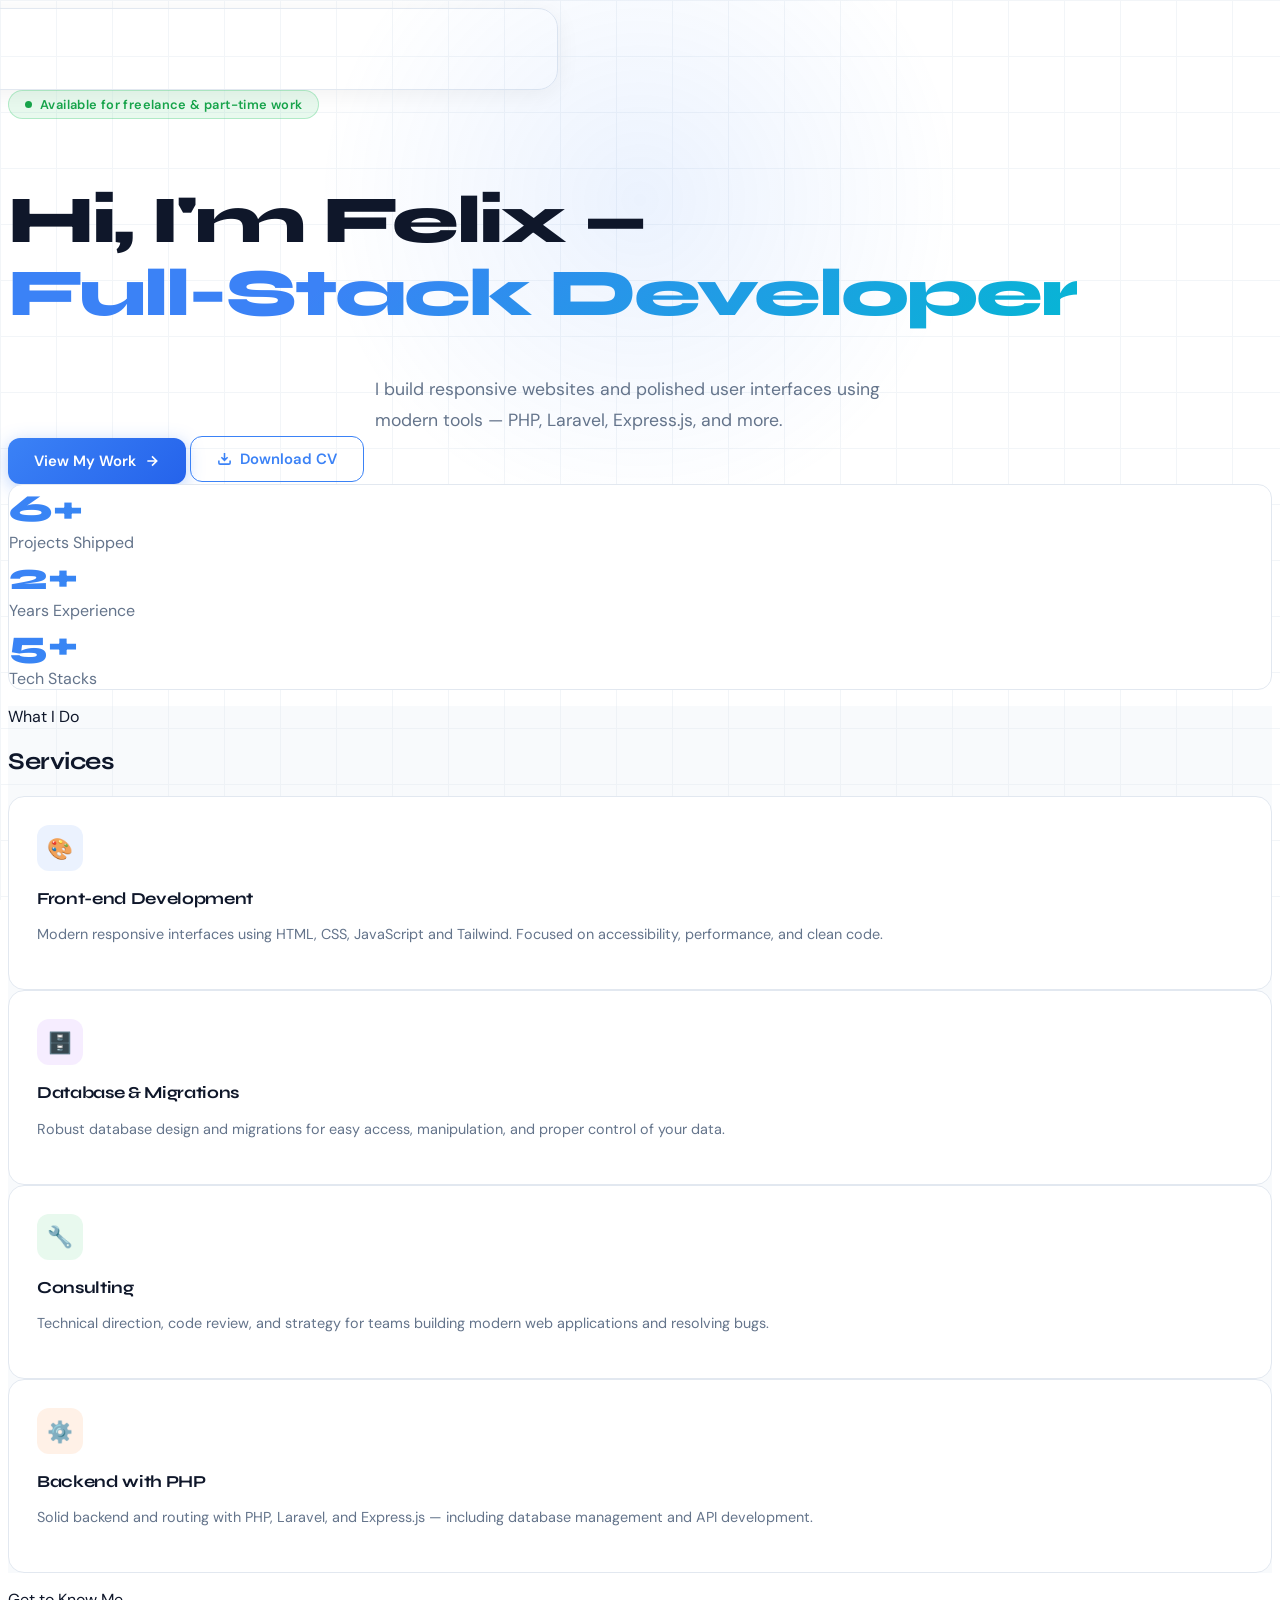
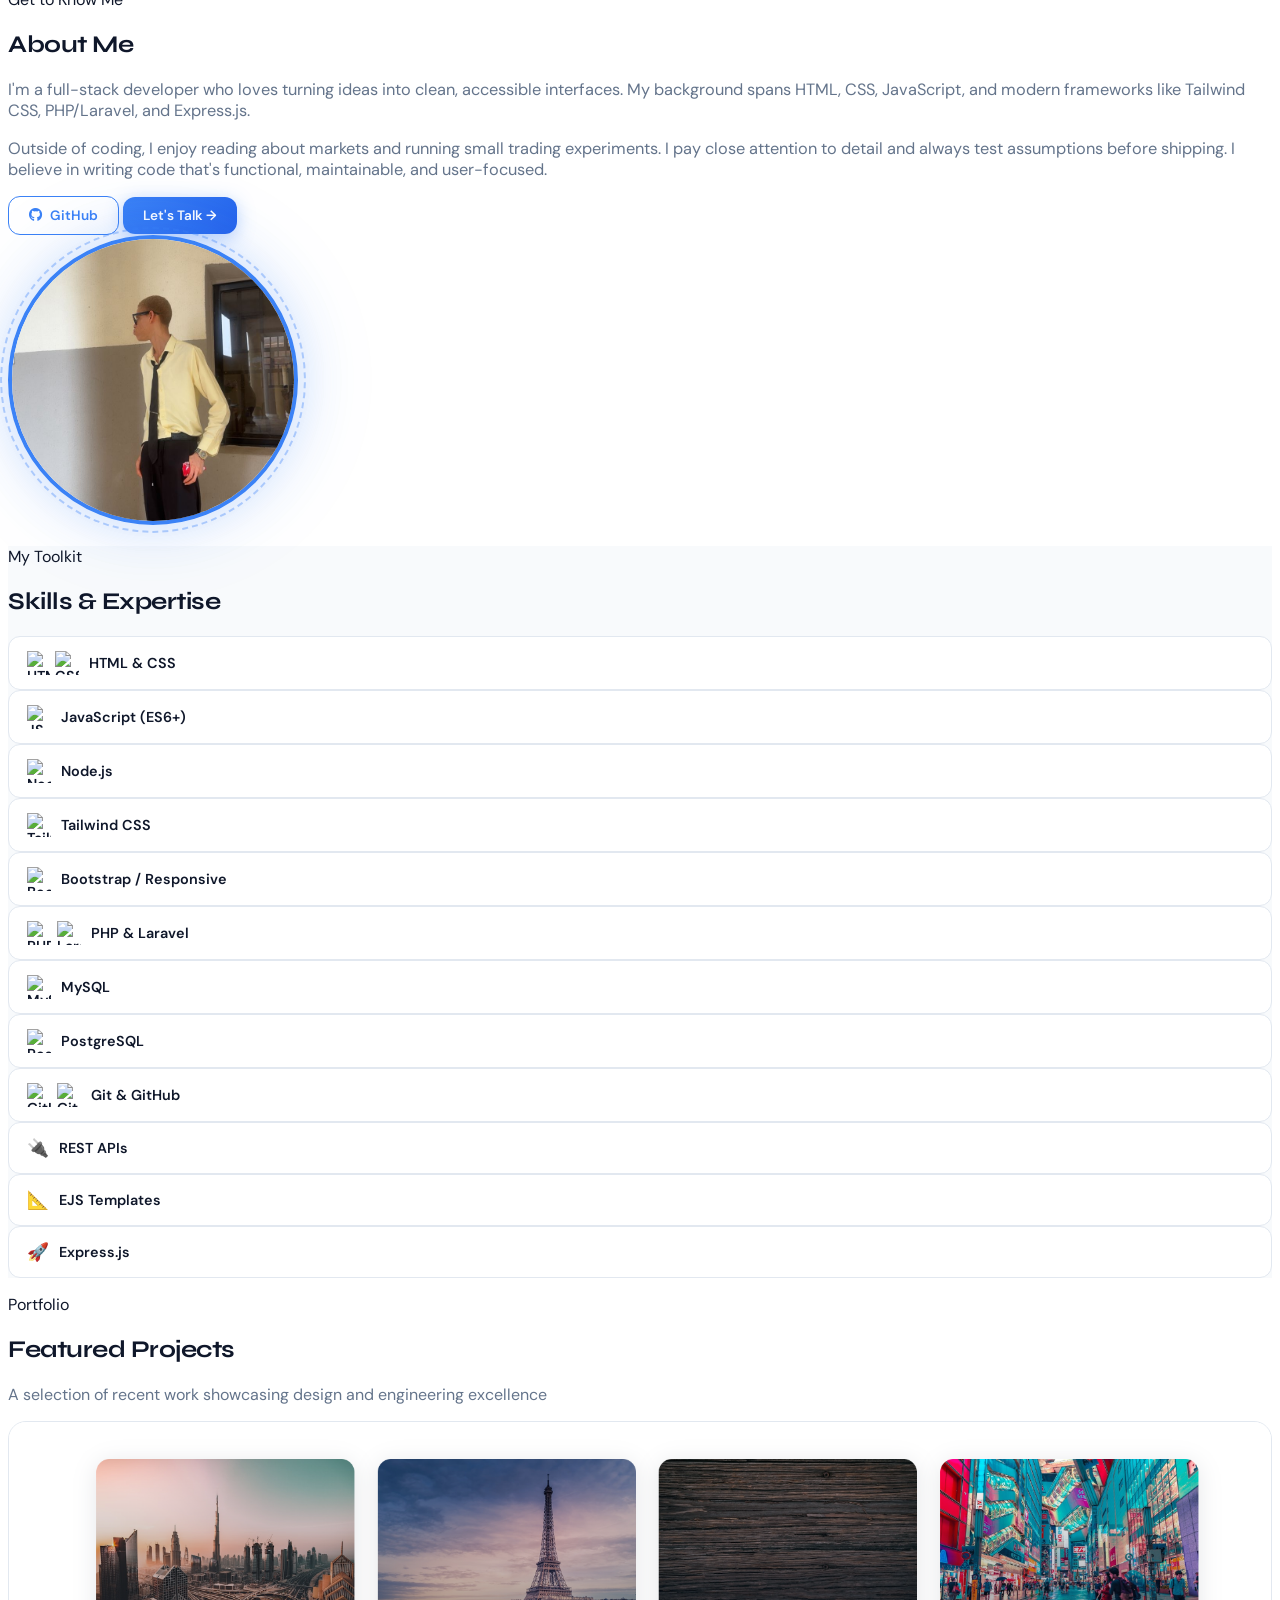
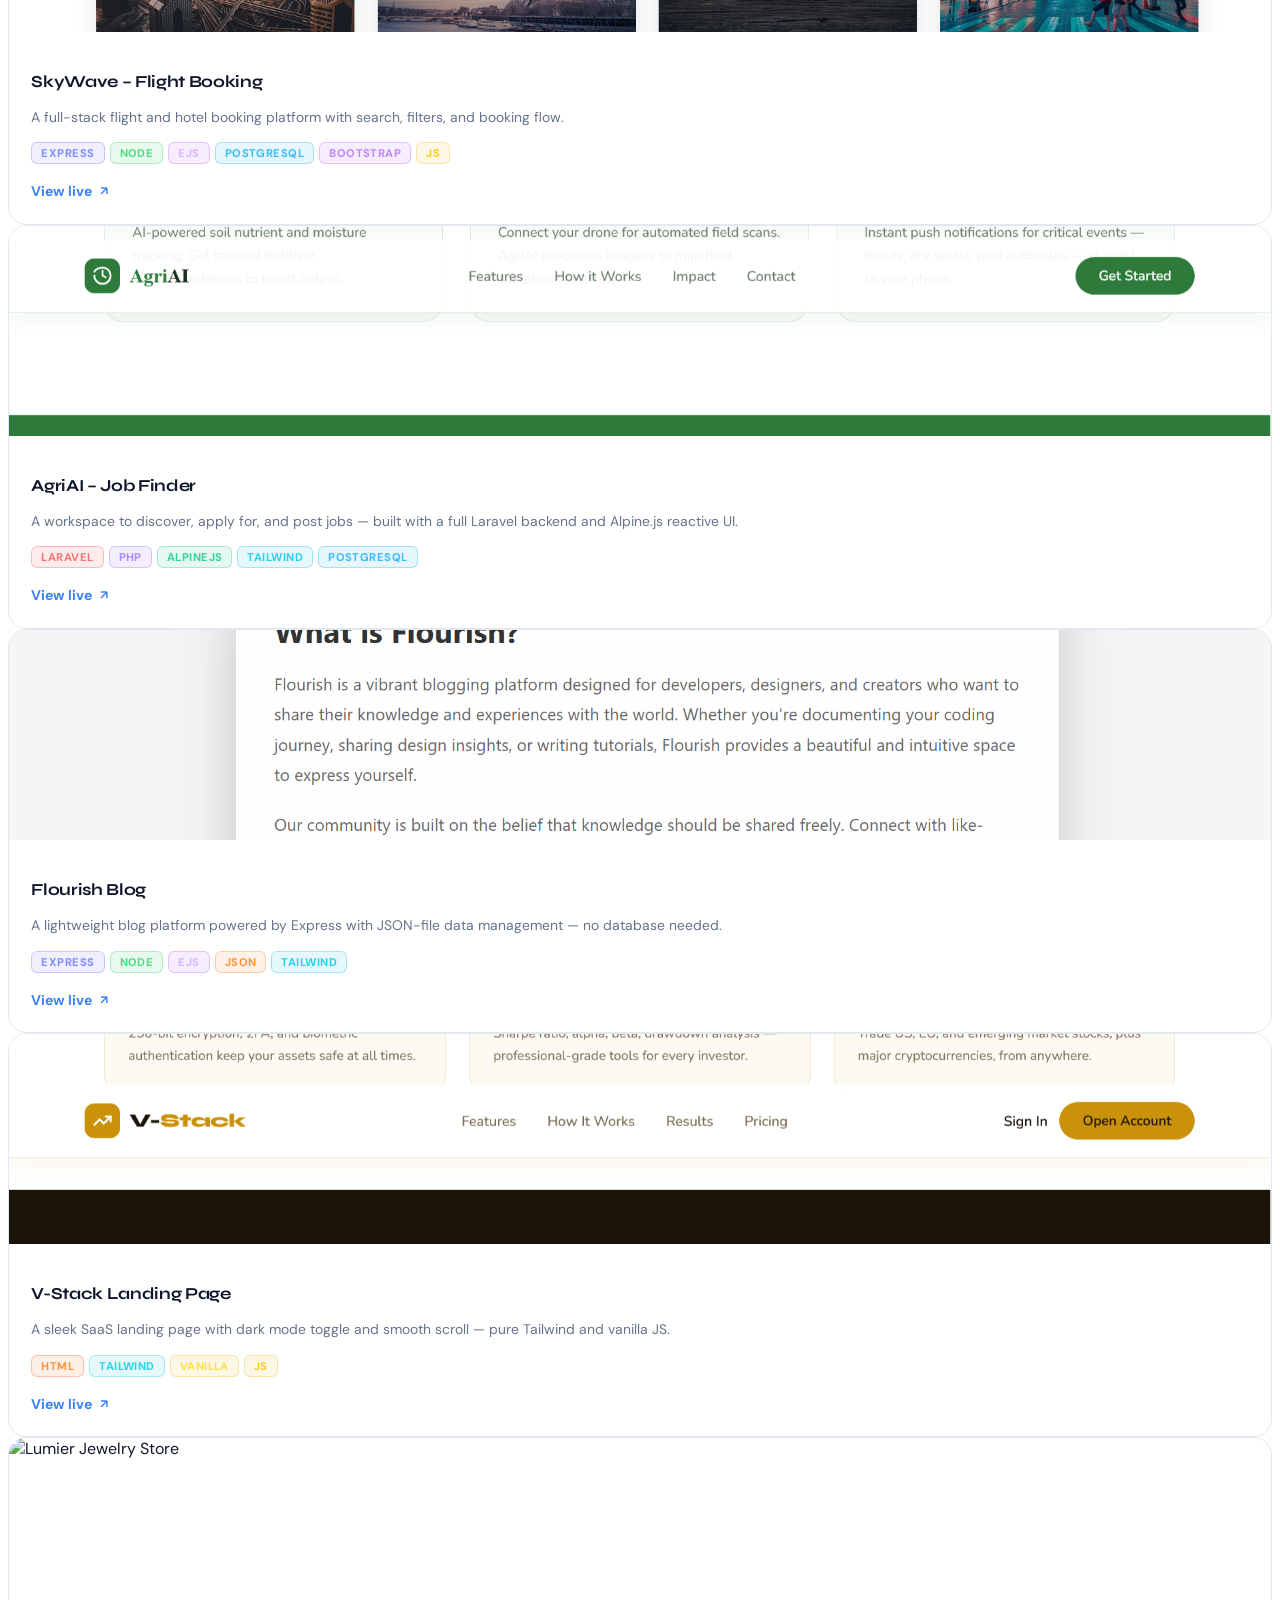
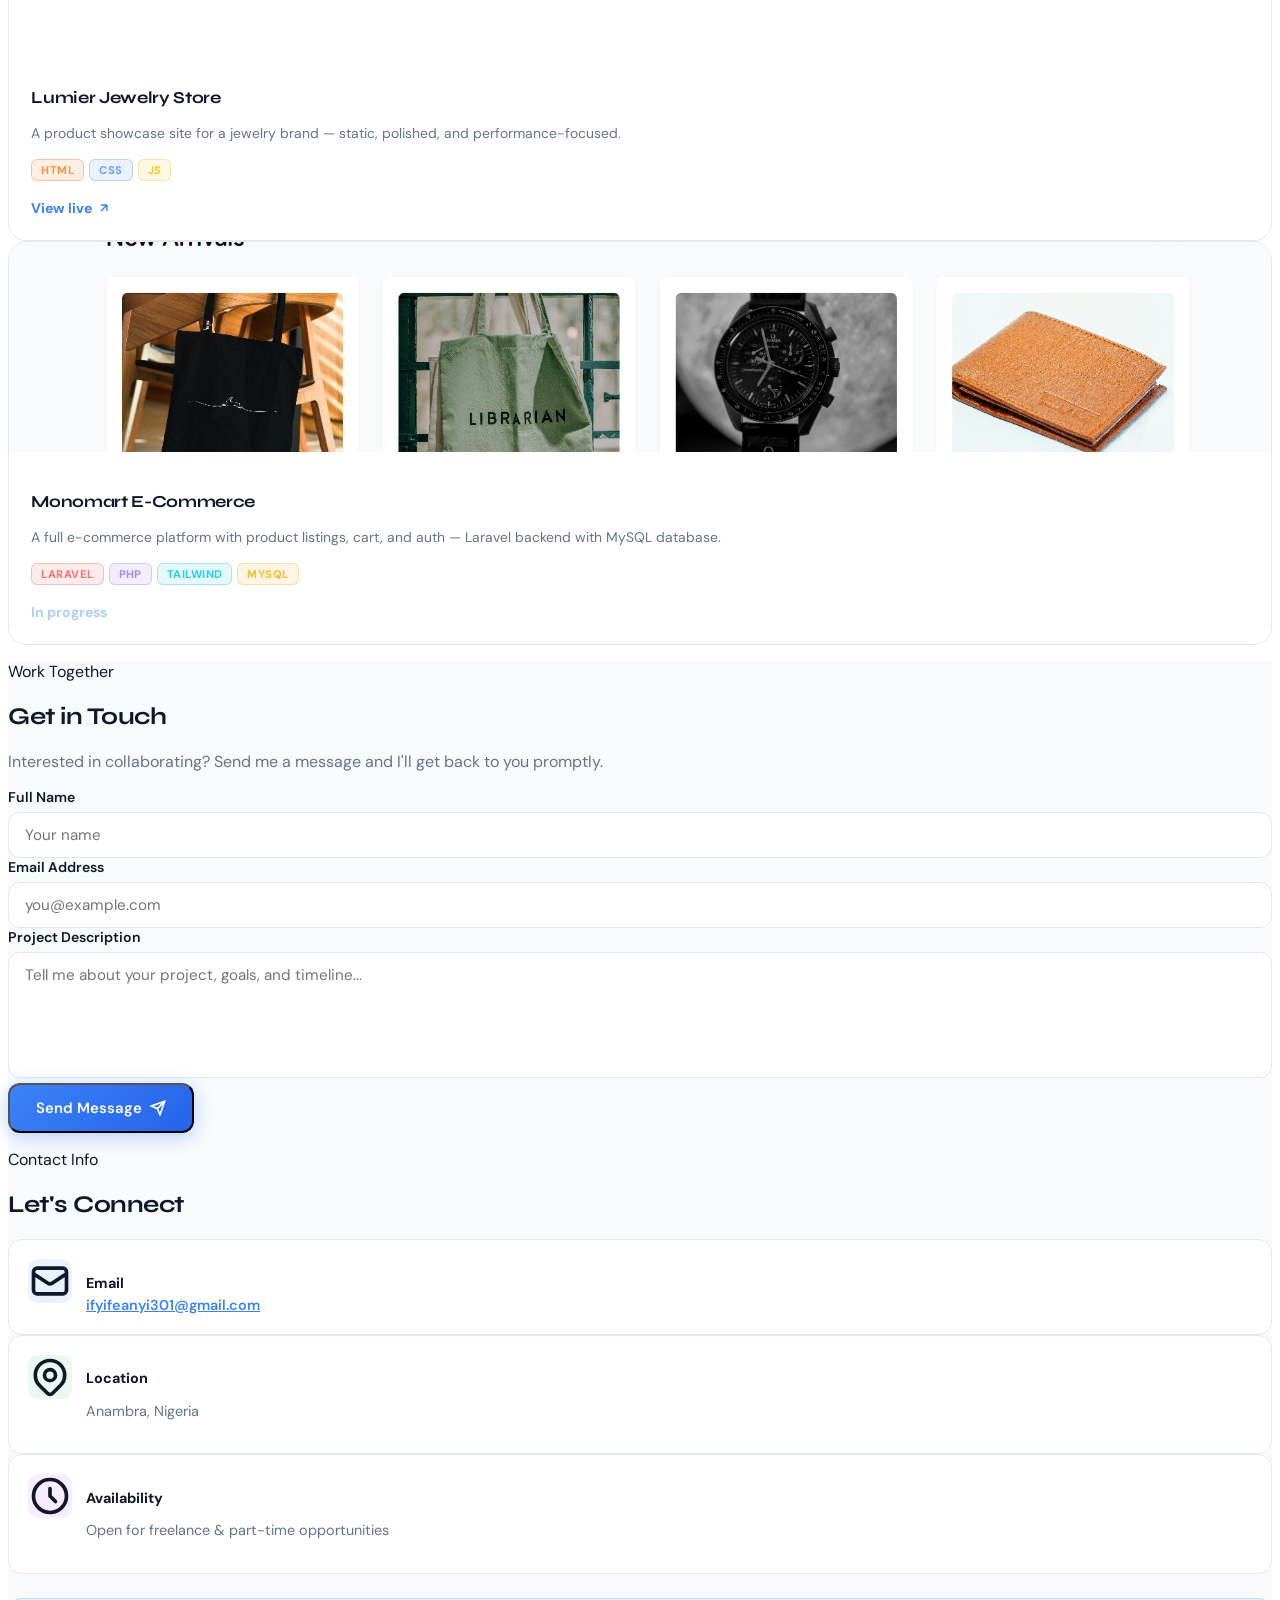
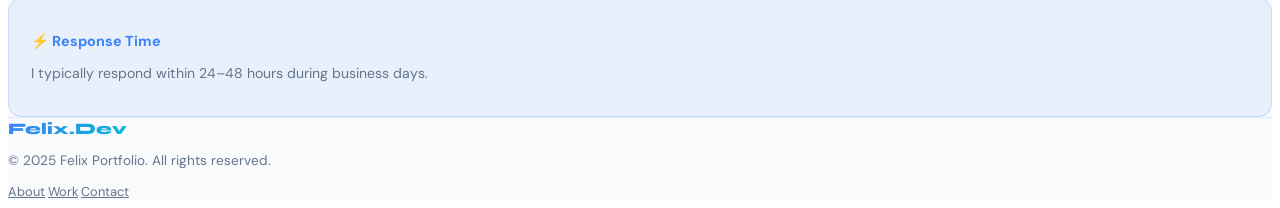
==== index.html @ 240a061c "cluade code made some adjustments" ====
<!DOCTYPE html>
<html lang="en">
<head>
    <meta charset="utf-8" />
    <meta name="viewport" content="width=device-width,initial-scale=1" />
    <title>Felix.Dev — Full-Stack Developer</title>
    <link rel="stylesheet" href="https://cdnjs.cloudflare.com/ajax/libs/font-awesome/5.9.0/css/all.min.css" crossorigin="anonymous" referrerpolicy="no-referrer" />
    <link rel="stylesheet" href="public/css/style.css" />
    <script src="https://cdn.tailwindcss.com"></script>
</head>

<body class="bg-white">

<!-- Cursor glow (dark mode only) -->
<div id="cursorGlow" style="position:fixed;width:320px;height:320px;border-radius:50%;pointer-events:none;z-index:9999;background:radial-gradient(circle,rgba(59,130,246,0.06) 0%,transparent 70%);transform:translate(-50%,-50%);opacity:0;transition:opacity 0.4s;top:0;left:0;"></div>

<!-- ── Navigation ── -->
<nav class="fixed top-0 w-full z-50">
    <div class="max-w-6xl mx-auto px-4 sm:px-6 py-3.5">
        <div class="flex items-center justify-between">
            <a href="index.html" class="logo-gradient text-xl font-bold">Felix.Dev</a>

            <button id="mobileMenuBtn" class="md:hidden p-2" aria-label="Toggle menu">
                <svg class="w-6 h-6" fill="none" stroke="currentColor" viewBox="0 0 24 24">
                    <path stroke-linecap="round" stroke-linejoin="round" stroke-width="2" d="M4 6h16M4 12h16M4 18h16"/>
                </svg>
            </button>

            <div class="hidden md:flex items-center gap-7">
                <a href="index.html" class="text-sm font-medium">Home</a>
                <a href="#about" class="text-sm font-medium">About</a>
                <a href="#skills" class="text-sm font-medium">Skills</a>
                <a href="#featured" class="text-sm font-medium">Projects</a>
                <a href="#contact" class="text-sm font-medium">Contact</a>
                <a href="poster.html" class="text-sm font-medium">Card</a>
                <button id="themeToggle" aria-label="Toggle dark mode" class="ml-1 p-2 rounded-full transition hover:bg-gray-100 dark:hover:bg-white/5">
                    <svg id="sunIcon" class="w-5 h-5 hidden text-yellow-500" fill="currentColor" viewBox="0 0 24 24">
                        <path d="M12 4a1 1 0 011-1V2a1 1 0 00-2 0v1a1 1 0 011 1zm0 16a1 1 0 01-1 1v1a1 1 0 002 0v-1a1 1 0 01-1-1zm8-8a1 1 0 011-1h1a1 1 0 000-2h-1a1 1 0 01-1 1zM4 12a1 1 0 01-1 1H2a1 1 0 000 2h1a1 1 0 001-1zm12.95-6.364a1 1 0 011.414 0l.707.707a1 1 0 01-1.414 1.414l-.707-.707a1 1 0 010-1.414zM5.636 17.95a1 1 0 011.414 0l.707.707a1 1 0 01-1.414 1.414l-.707-.707a1 1 0 010-1.414zM17.95 17.95a1 1 0 010 1.414l-.707.707a1 1 0 01-1.414-1.414l.707-.707a1 1 0 011.414 0zM6.343 6.343a1 1 0 010 1.414l-.707.707A1 1 0 014.22 7.05l.707-.707a1 1 0 011.414 0zM12 7a5 5 0 100 10A5 5 0 0012 7z"/>
                    </svg>
                    <svg id="moonIcon" class="w-5 h-5" fill="currentColor" viewBox="0 0 24 24">
                        <path d="M21 12.79A9 9 0 1111.21 3a7 7 0 009.79 9.79z"/>
                    </svg>
                </button>
            </div>
        </div>

        <div id="mobileMenu" class="hidden md:hidden mt-3 pb-3 space-y-1 border-t pt-3">
            <a href="index.html" class="block text-sm py-2 font-medium">Home</a>
            <a href="#about" class="block text-sm py-2 font-medium">About</a>
            <a href="#skills" class="block text-sm py-2 font-medium">Skills</a>
            <a href="#featured" class="block text-sm py-2 font-medium">Projects</a>
            <a href="#contact" class="block text-sm py-2 font-medium">Contact</a>
            <a href="poster.html" class="block text-sm py-2 font-medium">Card</a>
            <button id="themeToggleMobile" class="flex items-center gap-2 py-2 text-sm font-medium">
                <span id="mobileThemeLabel">Switch to Dark Mode</span>
            </button>
        </div>
    </div>
</nav>

<main>

<!-- ── Hero ── -->
<header class="relative pt-36 pb-24 px-4 sm:px-6 overflow-hidden">
    <div class="hero-bg-grid"></div>
    <div class="hero-glow"></div>

    <div class="relative max-w-3xl mx-auto text-center reveal">
        <div class="badge-open">
            <span class="badge-dot"></span>
            Available for freelance & part-time work
        </div>

        <h1 class="hero-title mb-5">
            Hi, I'm Felix —<br>
            <span class="blue-text">Full-Stack Developer</span>
        </h1>

        <p class="hero-sub mb-10 mx-auto">
            I build responsive websites and polished user interfaces using modern tools — PHP, Laravel, Express.js, and more.
        </p>

        <div class="flex flex-wrap gap-3 justify-center">
            <a href="#featured" class="btn-primary">
                View My Work
                <svg width="16" height="16" viewBox="0 0 24 24" fill="none" stroke="currentColor" stroke-width="2.5"><path d="M5 12h14M12 5l7 7-7 7"/></svg>
            </a>
            <a href="public/cv.pdf" download class="btn-outline">
                <svg width="15" height="15" viewBox="0 0 24 24" fill="none" stroke="currentColor" stroke-width="2.5"><path d="M21 15v4a2 2 0 01-2 2H5a2 2 0 01-2-2v-4M7 10l5 5 5-5M12 15V3"/></svg>
                Download CV
            </a>
        </div>
    </div>

    <!-- Stats bar -->
    <div class="relative max-w-2xl mx-auto mt-16 reveal">
        <div class="grid grid-cols-3 divide-x divide-gray-200 dark-divide" style="border:1px solid var(--border);border-radius:14px;overflow:hidden;background:var(--surface);">
            <div class="stat-card py-5 text-center">
                <div class="stat-num">6+</div>
                <div class="text-xs font-semibold mt-1" style="color:var(--muted);">Projects Shipped</div>
            </div>
            <div class="stat-card py-5 text-center">
                <div class="stat-num">2+</div>
                <div class="text-xs font-semibold mt-1" style="color:var(--muted);">Years Experience</div>
            </div>
            <div class="stat-card py-5 text-center">
                <div class="stat-num">5+</div>
                <div class="text-xs font-semibold mt-1" style="color:var(--muted);">Tech Stacks</div>
            </div>
        </div>
    </div>
</header>

<!-- ── Services ── -->
<section id="services" class="py-20 px-4 sm:px-6 section-dark-alt">
    <div class="max-w-6xl mx-auto">
        <div class="text-center mb-12 reveal">
            <p class="section-label">What I Do</p>
            <h2 class="section-title">Services</h2>
        </div>
        <div class="grid grid-cols-1 md:grid-cols-2 lg:grid-cols-4 gap-5">
            <div class="service-card reveal" style="transition-delay:0s">
                <div class="service-icon" style="background:rgba(59,130,246,0.1);">🎨</div>
                <h3>Front-end Development</h3>
                <p>Modern responsive interfaces using HTML, CSS, JavaScript and Tailwind. Focused on accessibility, performance, and clean code.</p>
            </div>
            <div class="service-card reveal" style="transition-delay:0.08s">
                <div class="service-icon" style="background:rgba(168,85,247,0.1);">🗄️</div>
                <h3>Database & Migrations</h3>
                <p>Robust database design and migrations for easy access, manipulation, and proper control of your data.</p>
            </div>
            <div class="service-card reveal" style="transition-delay:0.16s">
                <div class="service-icon" style="background:rgba(34,197,94,0.1);">🔧</div>
                <h3>Consulting</h3>
                <p>Technical direction, code review, and strategy for teams building modern web applications and resolving bugs.</p>
            </div>
            <div class="service-card reveal" style="transition-delay:0.24s">
                <div class="service-icon" style="background:rgba(249,115,22,0.1);">⚙️</div>
                <h3>Backend with PHP</h3>
                <p>Solid backend and routing with PHP, Laravel, and Express.js — including database management and API development.</p>
            </div>
        </div>
    </div>
</section>

<!-- ── About ── -->
<section id="about" class="py-20 px-4 sm:px-6">
    <div class="max-w-6xl mx-auto">
        <div class="grid grid-cols-1 lg:grid-cols-2 gap-14 items-center">
            <div class="reveal order-2 lg:order-1">
                <p class="section-label">Get to Know Me</p>
                <h2 class="section-title mb-6">About Me</h2>
                <p class="mb-4 leading-relaxed" style="color:var(--muted);font-size:1.02rem;">
                    I'm a full-stack developer who loves turning ideas into clean, accessible interfaces. My background spans HTML, CSS, JavaScript, and modern frameworks like Tailwind CSS, PHP/Laravel, and Express.js.
                </p>
                <p class="leading-relaxed" style="color:var(--muted);font-size:1.02rem;">
                    Outside of coding, I enjoy reading about markets and running small trading experiments. I pay close attention to detail and always test assumptions before shipping. I believe in writing code that's functional, maintainable, and user-focused.
                </p>

                <div class="flex gap-4 mt-8">
                    <a href="https://github.com" target="_blank" class="btn-outline" style="padding:10px 20px;font-size:0.85rem;">
                        <i class="fab fa-github"></i> GitHub
                    </a>
                    <a href="#contact" class="btn-primary" style="padding:10px 20px;font-size:0.85rem;">
                        Let's Talk →
                    </a>
                </div>
            </div>
            <div class="reveal order-1 lg:order-2 flex justify-center">
                <div class="about-img-ring">
                    <img src="public/img/pic.jpeg" alt="Felix profile photo" />
                </div>
            </div>
        </div>
    </div>
</section>

<!-- ── Skills ── -->
<section id="skills" class="py-20 px-4 sm:px-6 section-dark-alt">
    <div class="max-w-6xl mx-auto">
        <div class="text-center mb-12 reveal">
            <p class="section-label">My Toolkit</p>
            <h2 class="section-title">Skills & Expertise</h2>
        </div>
        <div class="grid grid-cols-2 md:grid-cols-3 lg:grid-cols-4 gap-3">
            <div class="skill-pill reveal" style="transition-delay:0s">
                <img src="public/img/logo/html.svg" alt="HTML" /><img src="public/img/logo/css.svg" alt="CSS" style="margin-left:-6px;" />
                <span>HTML & CSS</span>
            </div>
            <div class="skill-pill reveal" style="transition-delay:0.06s">
                <img src="public/img/logo/js.svg" alt="JS" />
                <span>JavaScript (ES6+)</span>
            </div>
            <div class="skill-pill reveal" style="transition-delay:0.12s">
                <img src="public/img/logo/node-js-svgrepo-com.svg" alt="Node" />
                <span>Node.js</span>
            </div>
            <div class="skill-pill reveal" style="transition-delay:0.18s">
                <img src="public/img/logo/tailwindcss.svg" alt="Tailwind" />
                <span>Tailwind CSS</span>
            </div>
            <div class="skill-pill reveal" style="transition-delay:0.24s">
                <img src="public/img/logo/bootstrap.svg" alt="Bootstrap" />
                <span>Bootstrap / Responsive</span>
            </div>
            <div class="skill-pill reveal" style="transition-delay:0.3s">
                <img src="public/img/logo/php.svg" alt="PHP" /><img src="public/img/logo/laravel.svg" alt="Laravel" style="margin-left:-4px;" />
                <span>PHP & Laravel</span>
            </div>
            <div class="skill-pill reveal" style="transition-delay:0.36s">
                <img src="public/img/logo/my-sql.svg" alt="MySQL" />
                <span>MySQL</span>
            </div>
            <div class="skill-pill reveal" style="transition-delay:0.42s">
                <img src="public/img/logo/postgre.svg" alt="PostgreSQL" />
                <span>PostgreSQL</span>
            </div>
            <div class="skill-pill reveal" style="transition-delay:0.48s">
                <img src="public/img/logo/github.svg" alt="GitHub" /><img src="public/img/logo/git.svg" alt="Git" style="margin-left:-4px;" />
                <span>Git & GitHub</span>
            </div>
            <div class="skill-pill reveal" style="transition-delay:0.54s" style="border:1px solid var(--border);">
                <span style="font-size:1.1rem;">🔌</span>
                <span>REST APIs</span>
            </div>
            <div class="skill-pill reveal" style="transition-delay:0.6s">
                <span style="font-size:1.1rem;">📐</span>
                <span>EJS Templates</span>
            </div>
            <div class="skill-pill reveal" style="transition-delay:0.66s">
                <span style="font-size:1.1rem;">🚀</span>
                <span>Express.js</span>
            </div>
        </div>
    </div>
</section>

<!-- ── Projects ── -->
<section id="featured" class="py-20 px-4 sm:px-6">
    <div class="max-w-6xl mx-auto">
        <div class="mb-12 reveal">
            <p class="section-label">Portfolio</p>
            <h2 class="section-title">Featured Projects</h2>
            <p class="mt-3" style="color:var(--muted);font-size:1rem;">A selection of recent work showcasing design and engineering excellence</p>
        </div>
        <div class="grid grid-cols-1 md:grid-cols-2 gap-6 featured-projects">
            <!-- injected by portfolio.js -->
        </div>
    </div>
</section>

<!-- ── Contact ── -->
<section id="contact" class="py-20 px-4 sm:px-6 section-dark-alt">
    <div class="max-w-6xl mx-auto">
        <div class="grid grid-cols-1 lg:grid-cols-2 gap-14">
            <div class="reveal">
                <p class="section-label">Work Together</p>
                <h2 class="section-title mb-2">Get in Touch</h2>
                <p class="mb-8" style="color:var(--muted);font-size:1rem;">Interested in collaborating? Send me a message and I'll get back to you promptly.</p>

                <form class="space-y-5" action="https://formspree.io/f/xdawdplv" method="POST">
                    <div>
                        <label style="display:block;font-weight:600;font-size:0.88rem;color:var(--text);margin-bottom:6px;">Full Name</label>
                        <input type="text" name="name" placeholder="Your name" required class="contact-input" />
                    </div>
                    <div>
                        <label style="display:block;font-weight:600;font-size:0.88rem;color:var(--text);margin-bottom:6px;">Email Address</label>
                        <input type="email" name="email" placeholder="you@example.com" required class="contact-input" />
                    </div>
                    <div>
                        <label style="display:block;font-weight:600;font-size:0.88rem;color:var(--text);margin-bottom:6px;">Project Description</label>
                        <textarea rows="5" name="message" placeholder="Tell me about your project, goals, and timeline..." class="contact-input" style="resize:none;"></textarea>
                    </div>
                    <button type="submit" class="btn-primary w-full justify-center">
                        Send Message
                        <svg width="16" height="16" viewBox="0 0 24 24" fill="none" stroke="currentColor" stroke-width="2.5"><path d="M22 2L11 13M22 2L15 22l-4-9-9-4 20-7z"/></svg>
                    </button>
                </form>
            </div>

            <div class="reveal space-y-4">
                <p class="section-label">Contact Info</p>
                <h2 class="section-title mb-6">Let's Connect</h2>

                <div class="contact-info-item">
                    <div class="contact-icon-box" style="background:rgba(59,130,246,0.1);">
                        <svg class="w-5 h-5 text-blue-500" fill="none" stroke="currentColor" viewBox="0 0 24 24"><path stroke-linecap="round" stroke-linejoin="round" stroke-width="2" d="M3 8l7.89 5.26a2 2 0 002.22 0L21 8M5 19h14a2 2 0 002-2V7a2 2 0 00-2-2H5a2 2 0 00-2 2v10a2 2 0 002 2z"/></svg>
                    </div>
                    <div>
                        <p style="font-weight:700;font-size:0.9rem;color:var(--text);margin-bottom:2px;">Email</p>
                        <a href="mailto:ifyifeanyi301@gmail.com" style="color:var(--accent);font-weight:600;font-size:0.9rem;">ifyifeanyi301@gmail.com</a>
                    </div>
                </div>

                <div class="contact-info-item">
                    <div class="contact-icon-box" style="background:rgba(34,197,94,0.1);">
                        <svg class="w-5 h-5 text-green-500" fill="none" stroke="currentColor" viewBox="0 0 24 24"><path stroke-linecap="round" stroke-linejoin="round" stroke-width="2" d="M17.657 16.657L13.414 20.9a1.998 1.998 0 01-2.827 0l-4.244-4.243a8 8 0 1111.314 0z"/><path stroke-linecap="round" stroke-linejoin="round" stroke-width="2" d="M15 11a3 3 0 11-6 0 3 3 0 016 0z"/></svg>
                    </div>
                    <div>
                        <p style="font-weight:700;font-size:0.9rem;color:var(--text);margin-bottom:2px;">Location</p>
                        <p style="color:var(--muted);font-size:0.9rem;">Anambra, Nigeria</p>
                    </div>
                </div>

                <div class="contact-info-item">
                    <div class="contact-icon-box" style="background:rgba(168,85,247,0.1);">
                        <svg class="w-5 h-5 text-purple-500" fill="none" stroke="currentColor" viewBox="0 0 24 24"><path stroke-linecap="round" stroke-linejoin="round" stroke-width="2" d="M12 8v4l3 3m6-3a9 9 0 11-18 0 9 9 0 0118 0z"/></svg>
                    </div>
                    <div>
                        <p style="font-weight:700;font-size:0.9rem;color:var(--text);margin-bottom:2px;">Availability</p>
                        <p style="color:var(--muted);font-size:0.9rem;">Open for freelance & part-time opportunities</p>
                    </div>
                </div>

                <div style="margin-top:1.5rem;padding:1.2rem 1.4rem;border-radius:14px;background:rgba(59,130,246,0.08);border:1px solid rgba(59,130,246,0.2);">
                    <p style="font-weight:700;font-size:0.9rem;color:var(--accent);margin-bottom:4px;">⚡ Response Time</p>
                    <p style="color:var(--muted);font-size:0.88rem;">I typically respond within 24–48 hours during business days.</p>
                </div>
            </div>
        </div>
    </div>
</section>

</main>

<footer class="py-6 px-4 sm:px-6">
    <div class="max-w-6xl mx-auto flex flex-col sm:flex-row items-center justify-between gap-3">
        <span class="logo-gradient font-bold text-lg">Felix.Dev</span>
        <p style="color:var(--muted);font-size:0.85rem;">© 2025 Felix Portfolio. All rights reserved.</p>
        <div class="flex gap-4" style="color:var(--muted);font-size:0.8rem;">
            <a href="#about" style="color:var(--muted);">About</a>
            <a href="#featured" style="color:var(--muted);">Work</a>
            <a href="#contact" style="color:var(--muted);">Contact</a>
        </div>
    </div>
</footer>

<script src="public/js/main.js"></script>
<script src="public/js/toggle.js"></script>
<script src="public/js/portfolio.js"></script>
<script>
// Cursor glow
const glow = document.getElementById('cursorGlow');
document.addEventListener('mousemove', e => {
    glow.style.left = e.clientX + 'px';
    glow.style.top = e.clientY + 'px';
});
document.documentElement.addEventListener('classChange', () => {
    glow.style.opacity = document.documentElement.classList.contains('dark') ? '1' : '0';
});
// Check on load
function updateGlow() {
    glow.style.opacity = document.documentElement.classList.contains('dark') ? '1' : '0';
}
updateGlow();
// Watch for dark mode toggle
const observer = new MutationObserver(updateGlow);
observer.observe(document.documentElement, { attributes: true, attributeFilter: ['class'] });
</script>

</body>
</html>
---- public/css/style.css ----
@import url('https://fonts.googleapis.com/css2?family=Syne:wght@400;600;700;800&family=DM+Sans:ital,opsz,wght@0,9..40,300;0,9..40,400;0,9..40,500;1,9..40,300&display=swap');

:root {
  --accent: #3b82f6;
  --accent-glow: rgba(59,130,246,0.25);
  --accent2: #06b6d4;
  --bg: #ffffff;
  --bg2: #f8fafc;
  --surface: #ffffff;
  --border: #e2e8f0;
  --text: #0f172a;
  --muted: #64748b;
  --nav-bg: rgba(255,255,255,0.72);
}

.dark {
  --bg: #000000;
  --bg2: #090909;
  --surface: #111111;
  --border: #1e1e1e;
  --text: #f1f5f9;
  --muted: #94a3b8;
  --nav-bg: rgba(0,0,0,0.8);
}

* { box-sizing: border-box; }
html { scroll-behavior: smooth; }

body {
  font-family: 'DM Sans', sans-serif;
  background: var(--bg);
  color: var(--text);
  transition: background 0.3s ease, color 0.3s ease;
  overflow-x: hidden;
}

h1,h2,h3,h4 {
  font-family: 'Syne', sans-serif;
  letter-spacing: -0.02em;
}

/* ── Nav ── */
nav {
  background: var(--nav-bg) !important;
  backdrop-filter: blur(20px) !important;
  -webkit-backdrop-filter: blur(20px) !important;
  border: 1px solid var(--border) !important;
  box-shadow: 0 4px 24px rgba(0,0,0,0.06) !important;
  top: 14px !important;
  left: 50% !important;
  transform: translateX(-50%) !important;
  width: calc(100% - 40px) !important;
  max-width: 1100px !important;
  border-radius: 20px;
  transition: background 0.3s ease, border-color 0.3s ease, box-shadow 0.3s !important;
}

nav.menu-open { border-radius: 20px; }

.dark nav {
  background: rgba(0,0,0,0.85) !important;
  border-color: #1e1e1e !important;
  box-shadow: 0 4px 40px rgba(0,0,0,0.7), 0 0 0 1px rgba(59,130,246,0.07) !important;
}

nav a { color: var(--text) !important; font-weight: 500; transition: color 0.2s; }
nav a:hover { color: var(--accent) !important; }
.dark nav a { color: #94a3b8 !important; }
.dark nav a:hover { color: #60a5fa !important; }
.dark #mobileMenu { border-color: #1e1e1e !important; }
.dark #mobileMenuBtn svg { stroke: #94a3b8; }

/* Logo gradient */
.logo-gradient {
  background: linear-gradient(135deg, #3b82f6, #06b6d4);
  -webkit-background-clip: text;
  -webkit-text-fill-color: transparent;
  background-clip: text;
  font-family: 'Syne', sans-serif;
  font-weight: 800;
}

/* ── Reveal ── */
.reveal {
  opacity: 0;
  transform: translateY(22px);
  transition: opacity 0.65s cubic-bezier(.16,1,.3,1), transform 0.65s cubic-bezier(.16,1,.3,1);
}

.reveal.in-view {
  opacity: 1;
  transform: translateY(0);
}

/* ── Hero ── */
.hero-bg-grid {
  position: absolute;
  inset: 0;
  background-image:
    linear-gradient(var(--border) 1px, transparent 1px),
    linear-gradient(90deg, var(--border) 1px, transparent 1px);
  background-size: 56px 56px;
  opacity: 0.45;
  pointer-events: none;
}

.dark .hero-bg-grid { opacity: 0.12; }

.hero-glow {
  position: absolute;
  width: 700px; height: 700px;
  border-radius: 50%;
  background: radial-gradient(circle, rgba(59,130,246,0.1) 0%, transparent 65%);
  top: -150px; left: 50%;
  transform: translateX(-50%);
  pointer-events: none;
  animation: glow-pulse 5s ease-in-out infinite;
}

@keyframes glow-pulse {
  0%,100% { transform: translateX(-50%) scale(1); opacity:1; }
  50% { transform: translateX(-50%) scale(1.08); opacity:0.75; }
}

.badge-open {
  display: inline-flex;
  align-items: center;
  gap: 8px;
  background: rgba(34,197,94,0.1);
  border: 1px solid rgba(34,197,94,0.28);
  color: #16a34a;
  border-radius: 999px;
  padding: 5px 16px;
  font-size: 0.8rem;
  font-weight: 600;
  letter-spacing: 0.03em;
  margin-bottom: 1.25rem;
}

.dark .badge-open { color: #4ade80; background: rgba(34,197,94,0.07); border-color: rgba(34,197,94,0.22); }

.badge-dot {
  width: 7px; height: 7px;
  border-radius: 50%;
  background: currentColor;
  animation: dot-blink 1.5s ease-in-out infinite;
}

@keyframes dot-blink {
  0%,100% { opacity:1; transform:scale(1); }
  50% { opacity:0.35; transform:scale(0.75); }
}

.hero-title {
  font-family: 'Syne', sans-serif;
  font-weight: 800;
  font-size: clamp(2.2rem, 5.5vw, 4.2rem);
  line-height: 1.08;
  letter-spacing: -0.03em;
  color: var(--text);
}

.dark .hero-title { color: #f8fafc; }

.hero-title .blue-text {
  background: linear-gradient(135deg, #3b82f6 30%, #06b6d4 100%);
  -webkit-background-clip: text;
  -webkit-text-fill-color: transparent;
  background-clip: text;
}

.hero-sub {
  color: var(--muted);
  font-size: 1.1rem;
  line-height: 1.75;
  max-width: 530px;
  margin: 0 auto;
}

/* ── Buttons ── */
.btn-primary {
  display: inline-flex; align-items: center; gap: 8px;
  background: linear-gradient(135deg, #3b82f6, #2563eb);
  color: #fff !important;
  font-weight: 600; padding: 13px 26px; border-radius: 12px;
  transition: all 0.25s; box-shadow: 0 4px 18px rgba(59,130,246,0.35);
  font-family: 'DM Sans', sans-serif; text-decoration: none; font-size: 0.93rem;
}
.btn-primary:hover { transform: translateY(-2px); box-shadow: 0 8px 28px rgba(59,130,246,0.5); }

.btn-outline {
  display: inline-flex; align-items: center; gap: 8px;
  background: transparent; color: var(--accent) !important;
  font-weight: 600; padding: 12px 26px; border-radius: 12px;
  border: 1.5px solid var(--accent);
  transition: all 0.25s; font-family: 'DM Sans', sans-serif; text-decoration: none; font-size: 0.93rem;
}
.btn-outline:hover { background: var(--accent); color: #fff !important; transform: translateY(-2px); }

/* ── Service cards ── */
.service-card {
  padding: 1.75rem;
  border-radius: 16px;
  border: 1px solid var(--border);
  background: var(--surface);
  transition: all 0.3s ease;
  position: relative;
  overflow: hidden;
}

.service-card::after {
  content: '';
  position: absolute;
  bottom: 0; left: 0; right: 0;
  height: 3px;
  background: linear-gradient(90deg, #3b82f6, #06b6d4);
  transform: scaleX(0);
  transform-origin: left;
  transition: transform 0.3s ease;
}

.service-card:hover::after { transform: scaleX(1); }
.service-card:hover { transform: translateY(-4px); box-shadow: 0 16px 48px rgba(59,130,246,0.1); border-color: rgba(59,130,246,0.25); }

.dark .service-card { background: #111111; border-color: #1e1e1e; }
.dark .service-card:hover { border-color: rgba(59,130,246,0.3); box-shadow: 0 16px 48px rgba(59,130,246,0.12); }

.service-icon {
  width: 46px; height: 46px; border-radius: 12px;
  display: flex; align-items: center; justify-content: center;
  margin-bottom: 1rem; font-size: 1.3rem;
}

.service-card h3 { font-family: 'Syne', sans-serif; font-weight: 700; font-size: 1.05rem; color: var(--text); margin-bottom: 0.5rem; }
.service-card p { color: var(--muted); font-size: 0.9rem; line-height: 1.65; }

/* ── About ── */
.about-img-ring {
  position: relative;
  display: inline-block;
}

.about-img-ring::before {
  content: '';
  position: absolute;
  inset: -8px;
  border-radius: 50%;
  border: 2px dashed rgba(59,130,246,0.35);
  animation: spin-slow 18s linear infinite;
}

@keyframes spin-slow {
  from { transform: rotate(0deg); }
  to { transform: rotate(360deg); }
}

.about-img-ring img {
  width: 290px; height: 290px;
  border-radius: 50%; object-fit: cover;
  border: 4px solid #3b82f6;
  box-shadow: 0 0 50px rgba(59,130,246,0.25), 0 0 100px rgba(59,130,246,0.08);
  display: block;
}

/* ── Skills ── */
.skill-pill {
  display: flex; align-items: center; gap: 10px;
  background: var(--surface);
  border: 1px solid var(--border);
  padding: 14px 18px; border-radius: 12px;
  font-weight: 600; color: var(--text); font-size: 0.9rem;
  transition: all 0.25s; cursor: default;
}

.skill-pill:hover {
  transform: translateY(-3px) scale(1.02);
  border-color: var(--accent);
  box-shadow: 0 8px 24px rgba(59,130,246,0.12);
}

.dark .skill-pill { background: #111111; border-color: #1e1e1e; }
.dark .skill-pill:hover { border-color: #3b82f6; }

.skill-pill img { width: 24px; height: 24px; }

/* ── Project cards ── */
.project-card {
  background: var(--surface);
  border: 1px solid var(--border);
  border-radius: 18px;
  overflow: hidden;
  transition: all 0.32s cubic-bezier(.16,1,.3,1);
}

.project-card:hover {
  transform: translateY(-6px);
  box-shadow: 0 24px 64px rgba(0,0,0,0.1);
  border-color: rgba(59,130,246,0.28);
}

.dark .project-card { background: #111111; border-color: #1e1e1e; }
.dark .project-card:hover { box-shadow: 0 24px 64px rgba(0,0,0,0.65); border-color: rgba(59,130,246,0.4); }

.project-img-wrap { height: 210px; overflow: hidden; position: relative; }
.project-img-wrap img { width: 100%; height: 100%; object-fit: cover; transition: transform 0.5s ease; }
.project-card:hover .project-img-wrap img { transform: scale(1.04); }

.project-img-overlay {
  position: absolute; inset: 0;
  background: linear-gradient(to top, rgba(0,0,0,0.55) 0%, transparent 55%);
  opacity: 0; transition: opacity 0.3s;
}
.project-card:hover .project-img-overlay { opacity: 1; }

.project-body { padding: 1.4rem; }

.project-body h3 {
  font-family: 'Syne', sans-serif; font-weight: 700;
  font-size: 1.05rem; color: var(--text); margin-bottom: 0.45rem;
}

.project-body p { color: var(--muted); font-size: 0.87rem; line-height: 1.6; margin-bottom: 0.9rem; }

/* ── Tech tags ── */
.tags-row { display: flex; flex-wrap: wrap; gap: 5px; margin-bottom: 1rem; }

.tech-tag {
  display: inline-block; padding: 3px 9px; border-radius: 6px;
  font-size: 0.7rem; font-weight: 700; letter-spacing: 0.04em;
  text-transform: uppercase; border: 1px solid;
}

.tag-express    { background: rgba(99,102,241,0.1);  color: #818cf8; border-color: rgba(99,102,241,0.28); }
.tag-php        { background: rgba(139,92,246,0.1);  color: #a78bfa; border-color: rgba(139,92,246,0.28); }
.tag-laravel    { background: rgba(239,68,68,0.1);   color: #f87171; border-color: rgba(239,68,68,0.28); }
.tag-html       { background: rgba(234,88,12,0.1);   color: #fb923c; border-color: rgba(234,88,12,0.28); }
.tag-css        { background: rgba(59,130,246,0.1);  color: #60a5fa; border-color: rgba(59,130,246,0.28); }
.tag-js         { background: rgba(234,179,8,0.1);   color: #facc15; border-color: rgba(234,179,8,0.28); }
.tag-tailwind   { background: rgba(6,182,212,0.1);   color: #22d3ee; border-color: rgba(6,182,212,0.28); }
.tag-bootstrap  { background: rgba(168,85,247,0.1);  color: #c084fc; border-color: rgba(168,85,247,0.28); }
.tag-postgresql { background: rgba(14,165,233,0.1);  color: #38bdf8; border-color: rgba(14,165,233,0.28); }
.tag-mysql      { background: rgba(245,158,11,0.1);  color: #fbbf24; border-color: rgba(245,158,11,0.28); }
.tag-alpinejs   { background: rgba(16,185,129,0.1);  color: #34d399; border-color: rgba(16,185,129,0.28); }
.tag-ejs        { background: rgba(168,85,247,0.1);  color: #d8b4fe; border-color: rgba(168,85,247,0.28); }
.tag-node       { background: rgba(34,197,94,0.1);   color: #4ade80; border-color: rgba(34,197,94,0.28); }
.tag-json       { background: rgba(249,115,22,0.1);  color: #fb923c; border-color: rgba(249,115,22,0.28); }
.tag-vanilla    { background: rgba(234,179,8,0.1);   color: #fde047; border-color: rgba(234,179,8,0.28); }

.project-link {
  display: inline-flex; align-items: center; gap: 5px;
  color: var(--accent); font-weight: 700; font-size: 0.88rem;
  text-decoration: none; transition: gap 0.2s;
}
.project-link:hover { gap: 9px; }

/* ── Contact ── */
.contact-input {
  background: var(--surface);
  border: 1.5px solid var(--border);
  color: var(--text);
  border-radius: 12px;
  padding: 12px 16px;
  width: 100%;
  font-family: 'DM Sans', sans-serif;
  font-size: 0.95rem;
  transition: border-color 0.2s, box-shadow 0.2s;
  outline: none;
}
.contact-input:focus { border-color: var(--accent); box-shadow: 0 0 0 3px rgba(59,130,246,0.13); }

.dark .contact-input { background: #111111; border-color: #1e1e1e; color: #f1f5f9; }
.dark .contact-input::placeholder { color: #374151; }

.contact-info-item {
  display: flex; gap: 14px; align-items: flex-start;
  padding: 1.2rem; border-radius: 14px;
  background: var(--surface); border: 1px solid var(--border);
  transition: border-color 0.2s;
}
.contact-info-item:hover { border-color: var(--accent); }
.dark .contact-info-item { background: #111111; border-color: #1e1e1e; }

.contact-icon-box {
  width: 44px; height: 44px; border-radius: 10px;
  display: flex; align-items: center; justify-content: center; flex-shrink: 0;
}

/* ── Footer ── */
footer { background: var(--bg2); color: var(--muted); border-top: 1px solid var(--border); }
.dark footer { background: #000000; border-color: #151515; }

/* ── Dark mode global overrides ── */
.dark body { background: #000000 !important; }
.dark .text-gray-900 { color: #f1f5f9 !important; }
.dark .text-gray-700 { color: #94a3b8 !important; }
.dark .text-gray-600 { color: #94a3b8 !important; }
.dark .text-gray-400 { color: #4b5563 !important; }
.dark section { background-color: transparent !important; }
.dark .bg-white { background-color: transparent !important; }
.dark .bg-gray-50 { background-color: transparent !important; }
.dark .bg-gradient-to-b { background: #000000 !important; }
.dark .bg-gradient-to-br { background: #111111 !important; border-color: #1e1e1e !important; }

/* ── Section bg alternation ── */
.section-dark-alt { background: var(--bg2); }
.dark .section-dark-alt { background: #090909; }

/* Scrollbar */
::-webkit-scrollbar { width: 5px; }
::-webkit-scrollbar-track { background: var(--bg); }
::-webkit-scrollbar-thumb { background: var(--border); border-radius: 3px; }
.dark ::-webkit-scrollbar-thumb { background: #252525; }

/* Stat numbers */
.stat-num {
  font-family: 'Syne', sans-serif; font-weight: 800; font-size: 2.4rem;
  background: linear-gradient(135deg, #3b82f6, #06b6d4);
  -webkit-background-clip: text; -webkit-text-fill-color: transparent; background-clip: text;
}
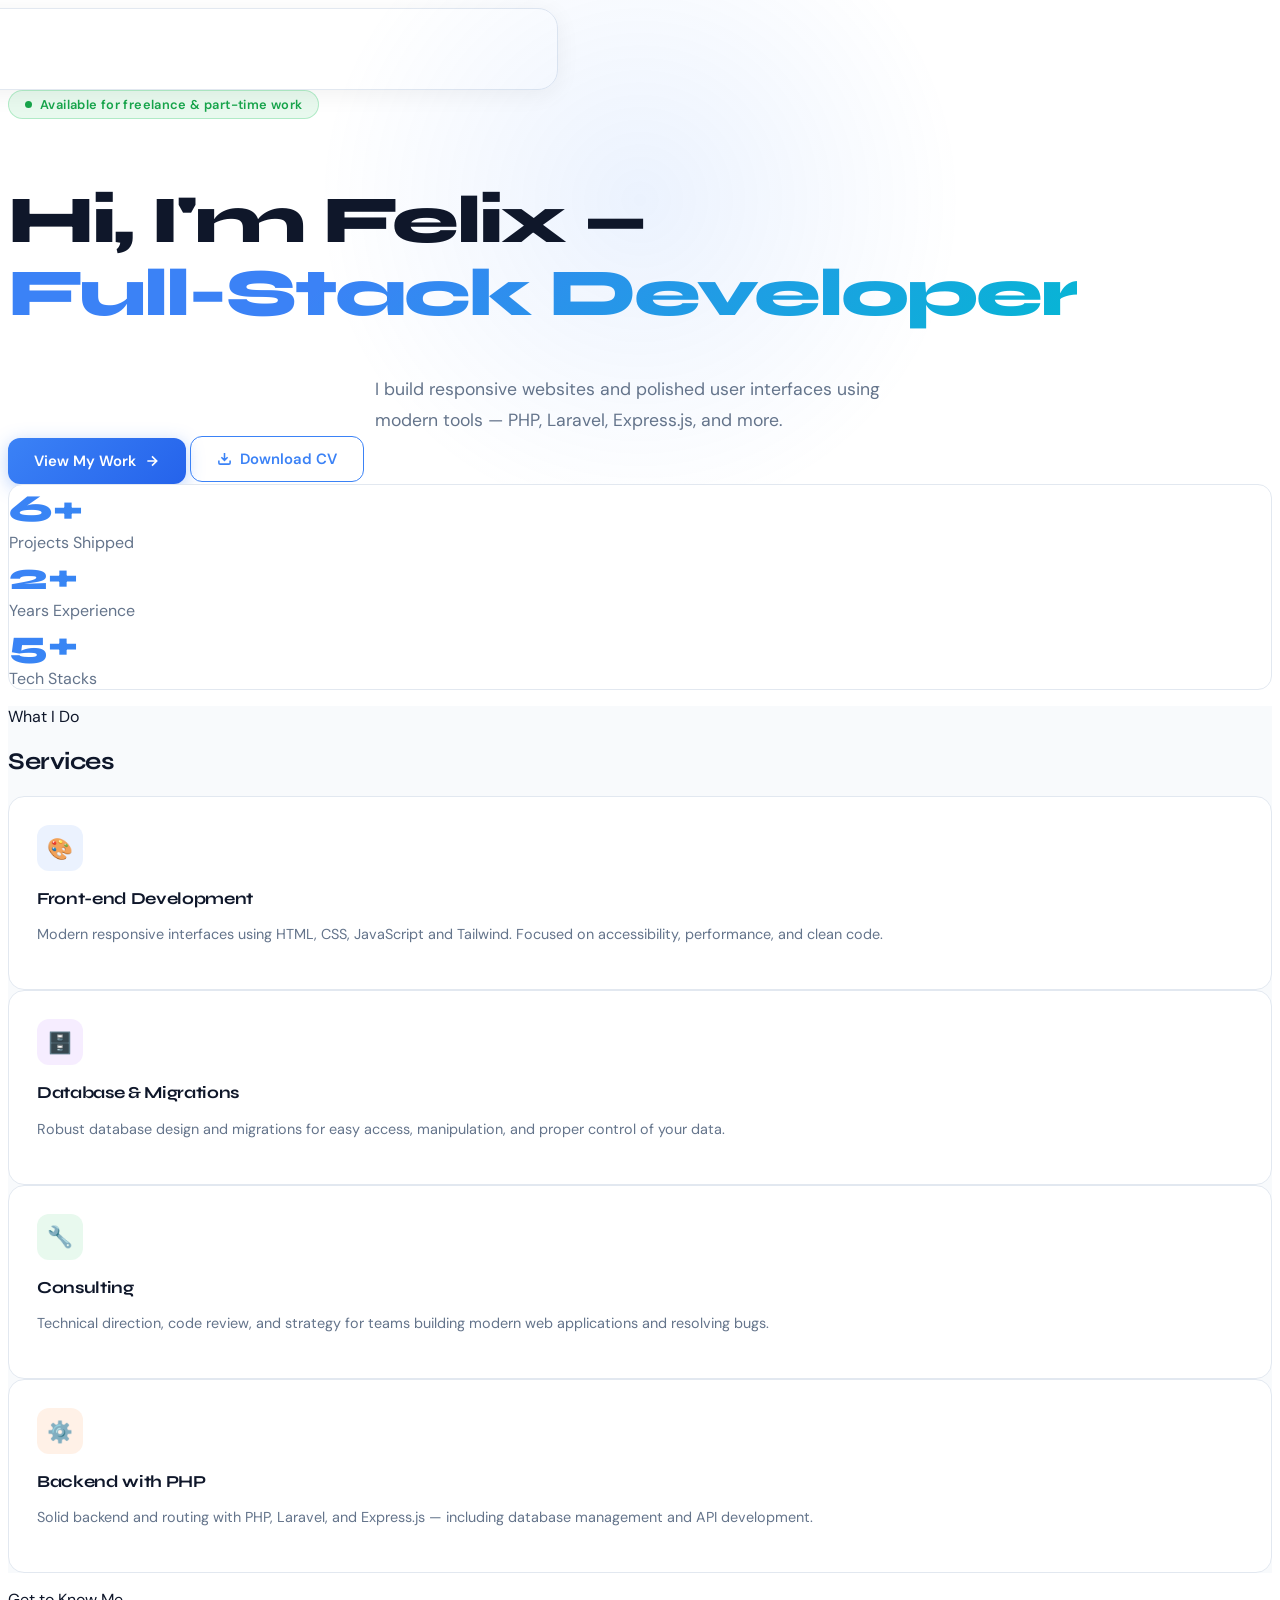
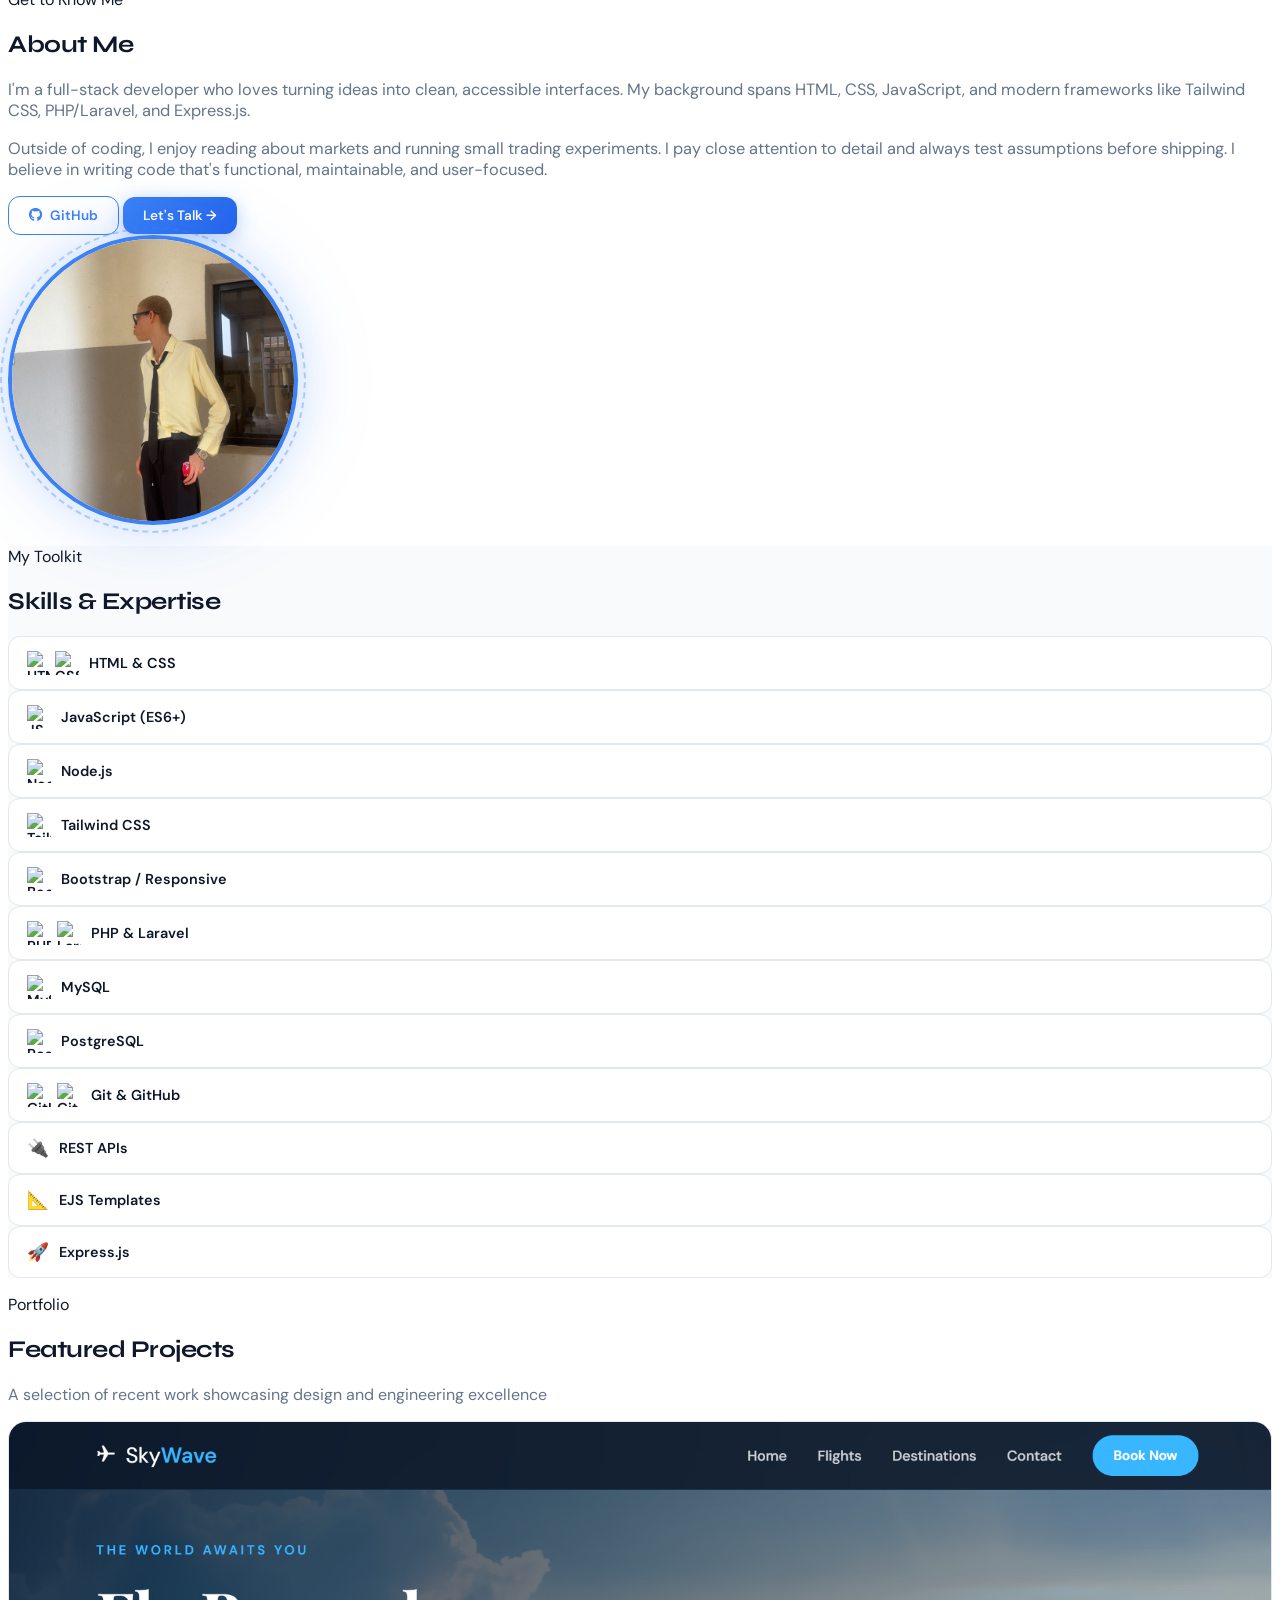
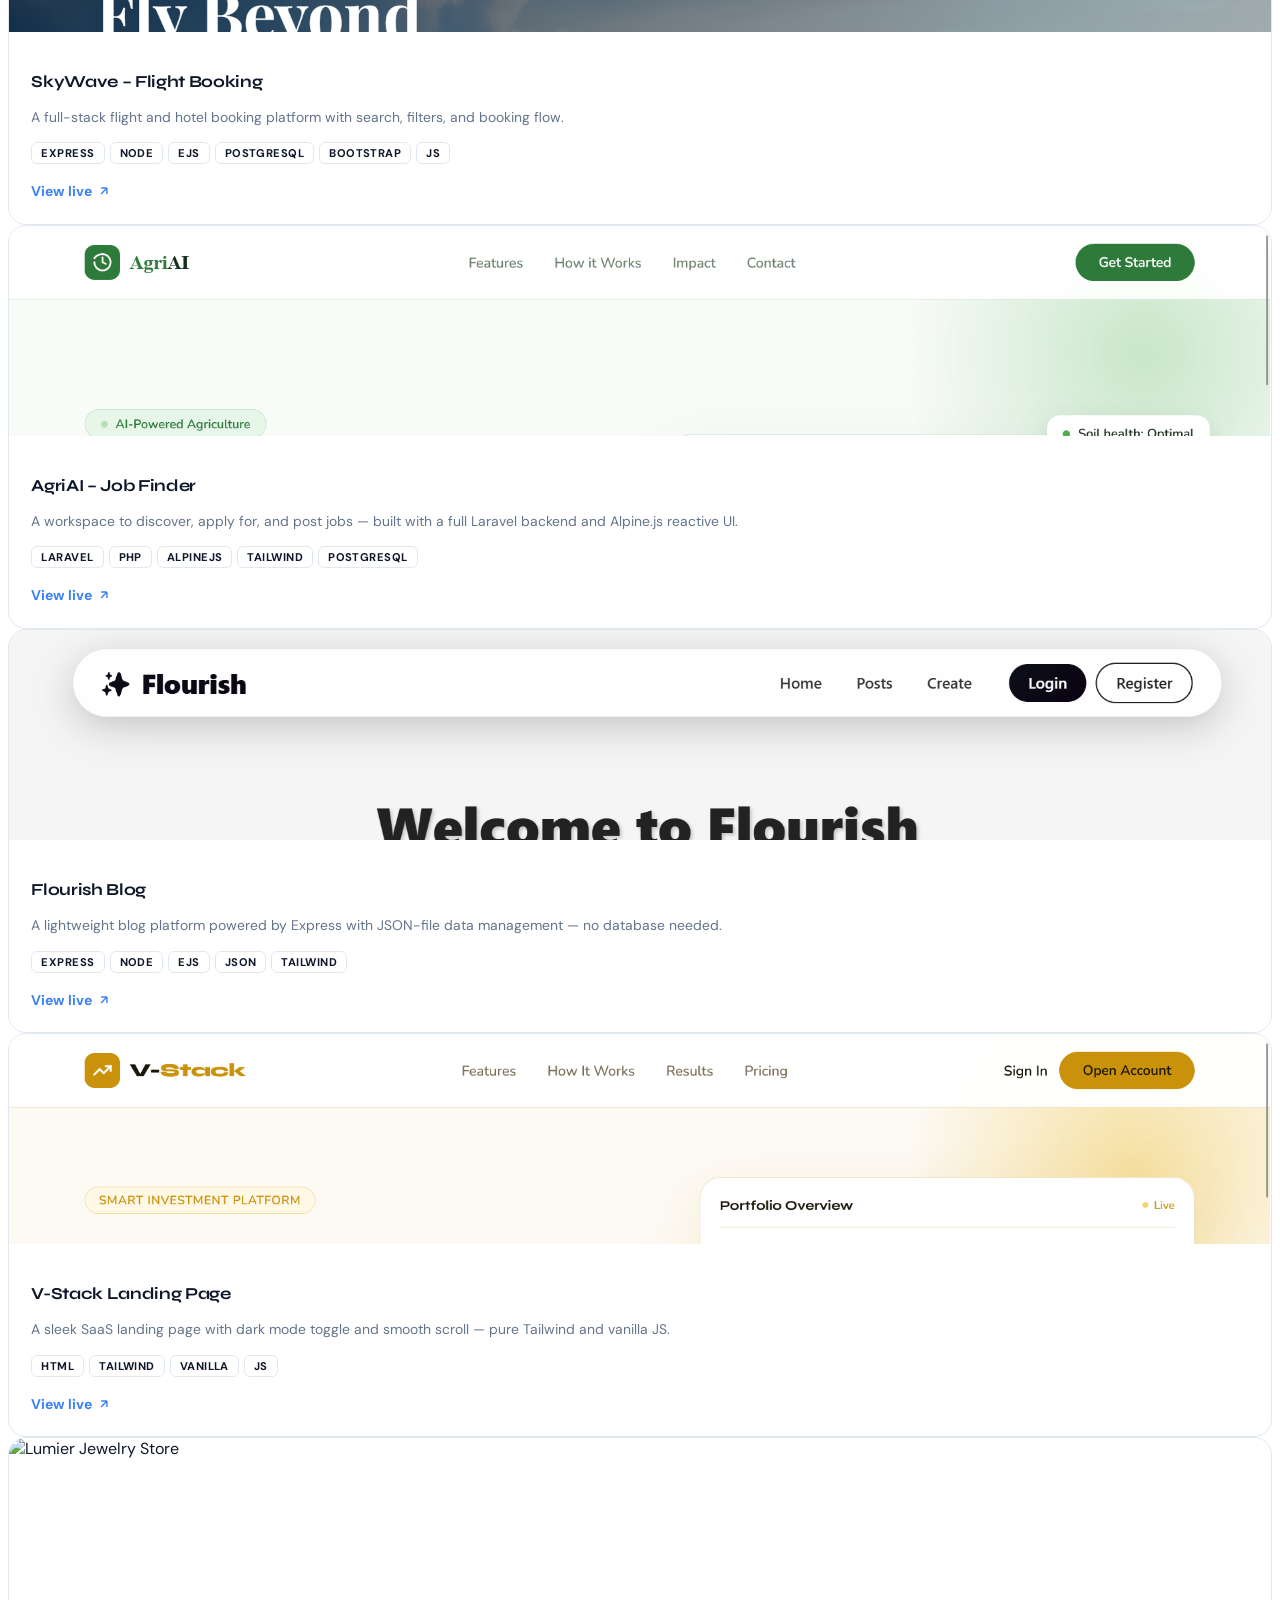
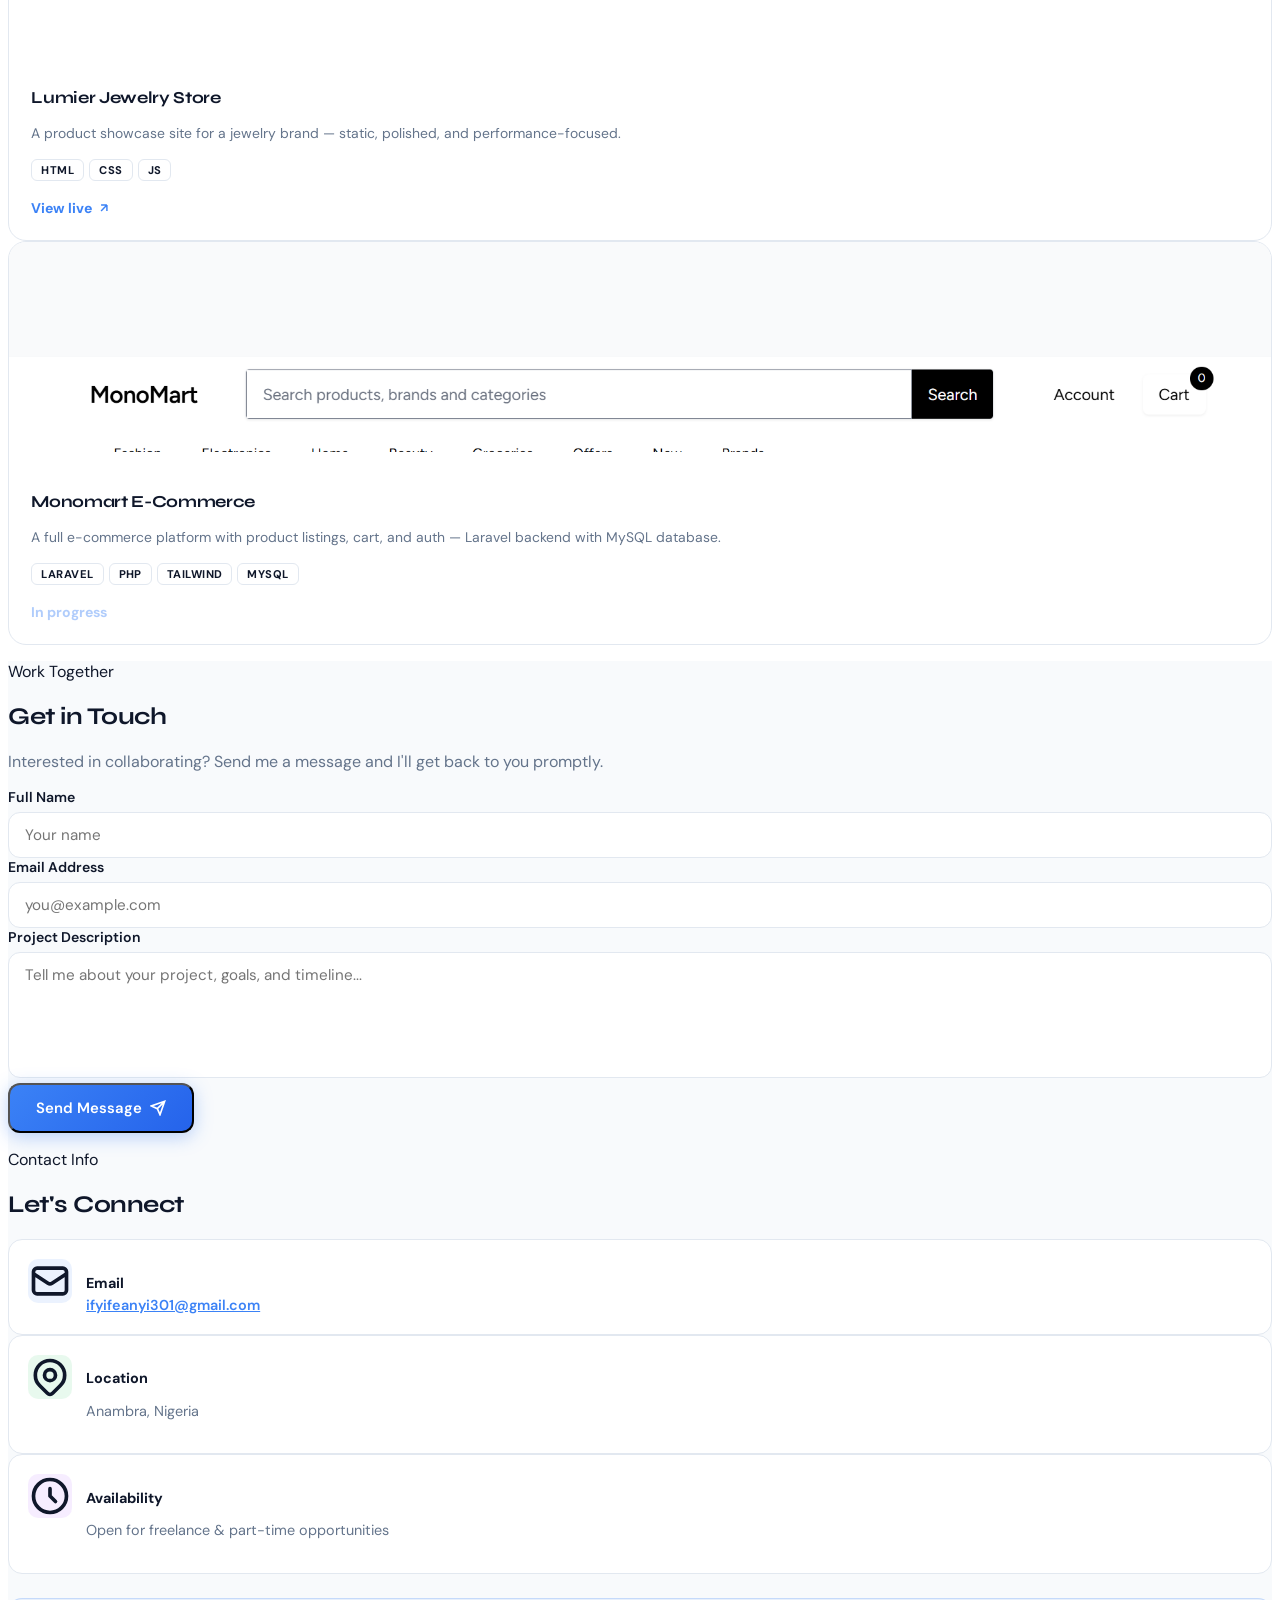
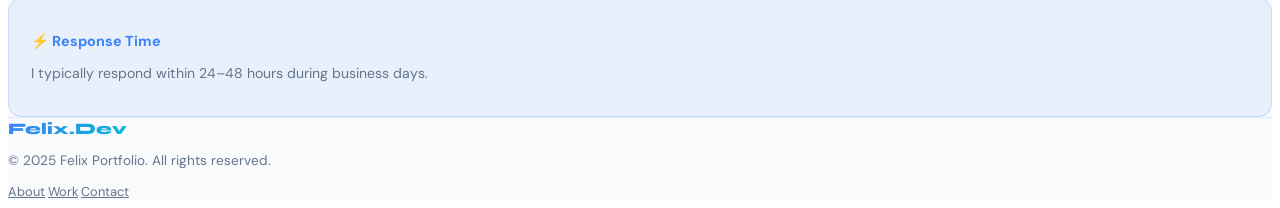
==== commit 5ce40913: "made images scrollable" ====
--- a/index.html
+++ b/index.html
@@ -158,7 +158,7 @@
                 </p>
 
                 <div class="flex gap-4 mt-8">
-                    <a href="https://github.com" target="_blank" class="btn-outline" style="padding:10px 20px;font-size:0.85rem;">
+                    <a href="https://github.com/Vishnu-301" target="_blank" class="btn-outline" style="padding:10px 20px;font-size:0.85rem;">
                         <i class="fab fa-github"></i> GitHub
                     </a>
                     <a href="#contact" class="btn-primary" style="padding:10px 20px;font-size:0.85rem;">
--- a/public/css/style.css
+++ b/public/css/style.css
@@ -2,7 +2,7 @@
 
 :root {
   --accent: #3b82f6;
-  --accent-glow: rgba(59,130,246,0.25);
+  --accent-glow: rgba(59, 130, 246, 0.25);
   --accent2: #06b6d4;
   --bg: #ffffff;
   --bg2: #f8fafc;
@@ -10,21 +10,26 @@
   --border: #e2e8f0;
   --text: #0f172a;
   --muted: #64748b;
-  --nav-bg: rgba(255,255,255,0.72);
+  --nav-bg: rgba(255, 255, 255, 0.72);
 }
 
 .dark {
   --bg: #000000;
-  --bg2: #090909;
+  --bg2: #000000;
   --surface: #111111;
   --border: #1e1e1e;
   --text: #f1f5f9;
   --muted: #94a3b8;
-  --nav-bg: rgba(0,0,0,0.8);
-}
-
-* { box-sizing: border-box; }
-html { scroll-behavior: smooth; }
+  --nav-bg: rgba(0, 0, 0, 0.8);
+}
+
+* {
+  box-sizing: border-box;
+}
+
+html {
+  scroll-behavior: smooth;
+}
 
 body {
   font-family: 'DM Sans', sans-serif;
@@ -34,7 +39,10 @@
   overflow-x: hidden;
 }
 
-h1,h2,h3,h4 {
+h1,
+h2,
+h3,
+h4 {
   font-family: 'Syne', sans-serif;
   letter-spacing: -0.02em;
 }
@@ -45,7 +53,7 @@
   backdrop-filter: blur(20px) !important;
   -webkit-backdrop-filter: blur(20px) !important;
   border: 1px solid var(--border) !important;
-  box-shadow: 0 4px 24px rgba(0,0,0,0.06) !important;
+  box-shadow: 0 4px 24px rgba(0, 0, 0, 0.06) !important;
   top: 14px !important;
   left: 50% !important;
   transform: translateX(-50%) !important;
@@ -55,20 +63,41 @@
   transition: background 0.3s ease, border-color 0.3s ease, box-shadow 0.3s !important;
 }
 
-nav.menu-open { border-radius: 20px; }
+nav.menu-open {
+  border-radius: 20px;
+}
 
 .dark nav {
-  background: rgba(0,0,0,0.85) !important;
+  background: rgba(0, 0, 0, 0.85) !important;
   border-color: #1e1e1e !important;
-  box-shadow: 0 4px 40px rgba(0,0,0,0.7), 0 0 0 1px rgba(59,130,246,0.07) !important;
-}
-
-nav a { color: var(--text) !important; font-weight: 500; transition: color 0.2s; }
-nav a:hover { color: var(--accent) !important; }
-.dark nav a { color: #94a3b8 !important; }
-.dark nav a:hover { color: #60a5fa !important; }
-.dark #mobileMenu { border-color: #1e1e1e !important; }
-.dark #mobileMenuBtn svg { stroke: #94a3b8; }
+  box-shadow: 0 4px 40px rgba(0, 0, 0, 0.7), 0 0 0 1px rgba(59, 130, 246, 0.07) !important;
+}
+
+nav a {
+  color: var(--text) !important;
+  font-weight: 500;
+  transition: color 0.2s;
+}
+
+nav a:hover {
+  color: var(--accent) !important;
+}
+
+.dark nav a {
+  color: #94a3b8 !important;
+}
+
+.dark nav a:hover {
+  color: #60a5fa !important;
+}
+
+.dark #mobileMenu {
+  border-color: #1e1e1e !important;
+}
+
+.dark #mobileMenuBtn svg {
+  stroke: #94a3b8;
+}
 
 /* Logo gradient */
 .logo-gradient {
@@ -84,7 +113,7 @@
 .reveal {
   opacity: 0;
   transform: translateY(22px);
-  transition: opacity 0.65s cubic-bezier(.16,1,.3,1), transform 0.65s cubic-bezier(.16,1,.3,1);
+  transition: opacity 0.65s cubic-bezier(.16, 1, .3, 1), transform 0.65s cubic-bezier(.16, 1, .3, 1);
 }
 
 .reveal.in-view {
@@ -96,38 +125,51 @@
 .hero-bg-grid {
   position: absolute;
   inset: 0;
-  background-image:
+  /* background-image:
     linear-gradient(var(--border) 1px, transparent 1px),
-    linear-gradient(90deg, var(--border) 1px, transparent 1px);
+    linear-gradient(90deg, var(--border) 1px, transparent 1px); */
   background-size: 56px 56px;
   opacity: 0.45;
   pointer-events: none;
 }
 
-.dark .hero-bg-grid { opacity: 0.12; }
+.dark .hero-bg-grid {
+  opacity: 0.12;
+}
 
 .hero-glow {
   position: absolute;
-  width: 700px; height: 700px;
+  width: 700px;
+  height: 700px;
   border-radius: 50%;
-  background: radial-gradient(circle, rgba(59,130,246,0.1) 0%, transparent 65%);
-  top: -150px; left: 50%;
+  background: radial-gradient(circle, rgba(59, 130, 246, 0.1) 0%, transparent 65%);
+  top: -150px;
+  left: 50%;
   transform: translateX(-50%);
   pointer-events: none;
   animation: glow-pulse 5s ease-in-out infinite;
 }
 
 @keyframes glow-pulse {
-  0%,100% { transform: translateX(-50%) scale(1); opacity:1; }
-  50% { transform: translateX(-50%) scale(1.08); opacity:0.75; }
+
+  0%,
+  100% {
+    transform: translateX(-50%) scale(1);
+    opacity: 1;
+  }
+
+  50% {
+    transform: translateX(-50%) scale(1.08);
+    opacity: 0.75;
+  }
 }
 
 .badge-open {
   display: inline-flex;
   align-items: center;
   gap: 8px;
-  background: rgba(34,197,94,0.1);
-  border: 1px solid rgba(34,197,94,0.28);
+  background: rgba(34, 197, 94, 0.1);
+  border: 1px solid rgba(34, 197, 94, 0.28);
   color: #16a34a;
   border-radius: 999px;
   padding: 5px 16px;
@@ -137,18 +179,32 @@
   margin-bottom: 1.25rem;
 }
 
-.dark .badge-open { color: #4ade80; background: rgba(34,197,94,0.07); border-color: rgba(34,197,94,0.22); }
+.dark .badge-open {
+  color: #4ade80;
+  background: rgba(34, 197, 94, 0.07);
+  border-color: rgba(34, 197, 94, 0.22);
+}
 
 .badge-dot {
-  width: 7px; height: 7px;
+  width: 7px;
+  height: 7px;
   border-radius: 50%;
   background: currentColor;
   animation: dot-blink 1.5s ease-in-out infinite;
 }
 
 @keyframes dot-blink {
-  0%,100% { opacity:1; transform:scale(1); }
-  50% { opacity:0.35; transform:scale(0.75); }
+
+  0%,
+  100% {
+    opacity: 1;
+    transform: scale(1);
+  }
+
+  50% {
+    opacity: 0.35;
+    transform: scale(0.75);
+  }
 }
 
 .hero-title {
@@ -160,7 +216,9 @@
   color: var(--text);
 }
 
-.dark .hero-title { color: #f8fafc; }
+.dark .hero-title {
+  color: #f8fafc;
+}
 
 .hero-title .blue-text {
   background: linear-gradient(135deg, #3b82f6 30%, #06b6d4 100%);
@@ -179,23 +237,47 @@
 
 /* ── Buttons ── */
 .btn-primary {
-  display: inline-flex; align-items: center; gap: 8px;
+  display: inline-flex;
+  align-items: center;
+  gap: 8px;
   background: linear-gradient(135deg, #3b82f6, #2563eb);
   color: #fff !important;
-  font-weight: 600; padding: 13px 26px; border-radius: 12px;
-  transition: all 0.25s; box-shadow: 0 4px 18px rgba(59,130,246,0.35);
-  font-family: 'DM Sans', sans-serif; text-decoration: none; font-size: 0.93rem;
-}
-.btn-primary:hover { transform: translateY(-2px); box-shadow: 0 8px 28px rgba(59,130,246,0.5); }
+  font-weight: 600;
+  padding: 13px 26px;
+  border-radius: 12px;
+  transition: all 0.25s;
+  box-shadow: 0 4px 18px rgba(59, 130, 246, 0.35);
+  font-family: 'DM Sans', sans-serif;
+  text-decoration: none;
+  font-size: 0.93rem;
+}
+
+.btn-primary:hover {
+  transform: translateY(-2px);
+  box-shadow: 0 8px 28px rgba(59, 130, 246, 0.5);
+}
 
 .btn-outline {
-  display: inline-flex; align-items: center; gap: 8px;
-  background: transparent; color: var(--accent) !important;
-  font-weight: 600; padding: 12px 26px; border-radius: 12px;
+  display: inline-flex;
+  align-items: center;
+  gap: 8px;
+  background: transparent;
+  color: var(--accent) !important;
+  font-weight: 600;
+  padding: 12px 26px;
+  border-radius: 12px;
   border: 1.5px solid var(--accent);
-  transition: all 0.25s; font-family: 'DM Sans', sans-serif; text-decoration: none; font-size: 0.93rem;
-}
-.btn-outline:hover { background: var(--accent); color: #fff !important; transform: translateY(-2px); }
+  transition: all 0.25s;
+  font-family: 'DM Sans', sans-serif;
+  text-decoration: none;
+  font-size: 0.93rem;
+}
+
+.btn-outline:hover {
+  background: var(--accent);
+  color: #fff !important;
+  transform: translateY(-2px);
+}
 
 /* ── Service cards ── */
 .service-card {
@@ -211,7 +293,9 @@
 .service-card::after {
   content: '';
   position: absolute;
-  bottom: 0; left: 0; right: 0;
+  bottom: 0;
+  left: 0;
+  right: 0;
   height: 3px;
   background: linear-gradient(90deg, #3b82f6, #06b6d4);
   transform: scaleX(0);
@@ -219,20 +303,50 @@
   transition: transform 0.3s ease;
 }
 
-.service-card:hover::after { transform: scaleX(1); }
-.service-card:hover { transform: translateY(-4px); box-shadow: 0 16px 48px rgba(59,130,246,0.1); border-color: rgba(59,130,246,0.25); }
-
-.dark .service-card { background: #111111; border-color: #1e1e1e; }
-.dark .service-card:hover { border-color: rgba(59,130,246,0.3); box-shadow: 0 16px 48px rgba(59,130,246,0.12); }
+.service-card:hover::after {
+  transform: scaleX(1);
+}
+
+.service-card:hover {
+  transform: translateY(-4px);
+  box-shadow: 0 16px 48px rgba(59, 130, 246, 0.1);
+  border-color: rgba(59, 130, 246, 0.25);
+}
+
+.dark .service-card {
+  background: #111111;
+  border-color: #1e1e1e;
+}
+
+.dark .service-card:hover {
+  border-color: rgba(59, 130, 246, 0.3);
+  box-shadow: 0 16px 48px rgba(59, 130, 246, 0.12);
+}
 
 .service-icon {
-  width: 46px; height: 46px; border-radius: 12px;
-  display: flex; align-items: center; justify-content: center;
-  margin-bottom: 1rem; font-size: 1.3rem;
-}
-
-.service-card h3 { font-family: 'Syne', sans-serif; font-weight: 700; font-size: 1.05rem; color: var(--text); margin-bottom: 0.5rem; }
-.service-card p { color: var(--muted); font-size: 0.9rem; line-height: 1.65; }
+  width: 46px;
+  height: 46px;
+  border-radius: 12px;
+  display: flex;
+  align-items: center;
+  justify-content: center;
+  margin-bottom: 1rem;
+  font-size: 1.3rem;
+}
+
+.service-card h3 {
+  font-family: 'Syne', sans-serif;
+  font-weight: 700;
+  font-size: 1.05rem;
+  color: var(--text);
+  margin-bottom: 0.5rem;
+}
+
+.service-card p {
+  color: var(--muted);
+  font-size: 0.9rem;
+  line-height: 1.65;
+}
 
 /* ── About ── */
 .about-img-ring {
@@ -245,43 +359,65 @@
   position: absolute;
   inset: -8px;
   border-radius: 50%;
-  border: 2px dashed rgba(59,130,246,0.35);
+  border: 2px dashed rgba(59, 130, 246, 0.35);
   animation: spin-slow 18s linear infinite;
 }
 
 @keyframes spin-slow {
-  from { transform: rotate(0deg); }
-  to { transform: rotate(360deg); }
+  from {
+    transform: rotate(0deg);
+  }
+
+  to {
+    transform: rotate(360deg);
+  }
 }
 
 .about-img-ring img {
-  width: 290px; height: 290px;
-  border-radius: 50%; object-fit: cover;
+  width: 290px;
+  height: 290px;
+  border-radius: 50%;
+  object-fit: cover;
   border: 4px solid #3b82f6;
-  box-shadow: 0 0 50px rgba(59,130,246,0.25), 0 0 100px rgba(59,130,246,0.08);
+  box-shadow: 0 0 50px rgba(59, 130, 246, 0.25), 0 0 100px rgba(59, 130, 246, 0.08);
   display: block;
 }
 
 /* ── Skills ── */
 .skill-pill {
-  display: flex; align-items: center; gap: 10px;
+  display: flex;
+  align-items: center;
+  gap: 10px;
   background: var(--surface);
   border: 1px solid var(--border);
-  padding: 14px 18px; border-radius: 12px;
-  font-weight: 600; color: var(--text); font-size: 0.9rem;
-  transition: all 0.25s; cursor: default;
+  padding: 14px 18px;
+  border-radius: 12px;
+  font-weight: 600;
+  color: var(--text);
+  font-size: 0.9rem;
+  transition: all 0.25s;
+  cursor: default;
 }
 
 .skill-pill:hover {
   transform: translateY(-3px) scale(1.02);
   border-color: var(--accent);
-  box-shadow: 0 8px 24px rgba(59,130,246,0.12);
-}
-
-.dark .skill-pill { background: #111111; border-color: #1e1e1e; }
-.dark .skill-pill:hover { border-color: #3b82f6; }
-
-.skill-pill img { width: 24px; height: 24px; }
+  box-shadow: 0 8px 24px rgba(59, 130, 246, 0.12);
+}
+
+.dark .skill-pill {
+  background: #111111;
+  border-color: #1e1e1e;
+}
+
+.dark .skill-pill:hover {
+  border-color: #3b82f6;
+}
+
+.skill-pill img {
+  width: 24px;
+  height: 24px;
+}
 
 /* ── Project cards ── */
 .project-card {
@@ -289,69 +425,196 @@
   border: 1px solid var(--border);
   border-radius: 18px;
   overflow: hidden;
-  transition: all 0.32s cubic-bezier(.16,1,.3,1);
+  transition: all 0.32s cubic-bezier(.16, 1, .3, 1);
 }
 
 .project-card:hover {
   transform: translateY(-6px);
-  box-shadow: 0 24px 64px rgba(0,0,0,0.1);
-  border-color: rgba(59,130,246,0.28);
-}
-
-.dark .project-card { background: #111111; border-color: #1e1e1e; }
-.dark .project-card:hover { box-shadow: 0 24px 64px rgba(0,0,0,0.65); border-color: rgba(59,130,246,0.4); }
-
-.project-img-wrap { height: 210px; overflow: hidden; position: relative; }
-.project-img-wrap img { width: 100%; height: 100%; object-fit: cover; transition: transform 0.5s ease; }
-.project-card:hover .project-img-wrap img { transform: scale(1.04); }
+  box-shadow: 0 24px 64px rgba(0, 0, 0, 0.1);
+  border-color: rgba(59, 130, 246, 0.28);
+}
+
+.dark .project-card {
+  background: #111111;
+  border-color: #1e1e1e;
+}
+
+.dark .project-card:hover {
+  box-shadow: 0 24px 64px rgba(0, 0, 0, 0.65);
+  border-color: rgba(59, 130, 246, 0.4);
+}
+
+.project-img-wrap {
+  height: 210px;
+  overflow-y: scroll;
+  position: relative;
+}
+
+.project-img-wrap img {
+  width: 100%;
+  /* height: 100%; */
+  object-fit: cover;
+  transition: transform 0.5s ease;
+}
+
+.project-card:hover .project-img-wrap img {
+  transform: scale(1.04);
+}
 
 .project-img-overlay {
-  position: absolute; inset: 0;
-  background: linear-gradient(to top, rgba(0,0,0,0.55) 0%, transparent 55%);
-  opacity: 0; transition: opacity 0.3s;
-}
-.project-card:hover .project-img-overlay { opacity: 1; }
-
-.project-body { padding: 1.4rem; }
+  position: absolute;
+  inset: 0;
+  background: linear-gradient(to top, rgba(0, 0, 0, 0.55) 0%, transparent 55%);
+  opacity: 0;
+  transition: opacity 0.3s;
+}
+
+.project-card:hover .project-img-overlay {
+  opacity: 1;
+}
+
+.project-body {
+  padding: 1.4rem;
+}
 
 .project-body h3 {
-  font-family: 'Syne', sans-serif; font-weight: 700;
-  font-size: 1.05rem; color: var(--text); margin-bottom: 0.45rem;
-}
-
-.project-body p { color: var(--muted); font-size: 0.87rem; line-height: 1.6; margin-bottom: 0.9rem; }
+  font-family: 'Syne', sans-serif;
+  font-weight: 700;
+  font-size: 1.05rem;
+  color: var(--text);
+  margin-bottom: 0.45rem;
+}
+
+.project-body p {
+  color: var(--muted);
+  font-size: 0.87rem;
+  line-height: 1.6;
+  margin-bottom: 0.9rem;
+}
 
 /* ── Tech tags ── */
-.tags-row { display: flex; flex-wrap: wrap; gap: 5px; margin-bottom: 1rem; }
+.tags-row {
+  display: flex;
+  flex-wrap: wrap;
+  gap: 5px;
+  margin-bottom: 1rem;
+}
 
 .tech-tag {
-  display: inline-block; padding: 3px 9px; border-radius: 6px;
-  font-size: 0.7rem; font-weight: 700; letter-spacing: 0.04em;
-  text-transform: uppercase; border: 1px solid;
-}
-
-.tag-express    { background: rgba(99,102,241,0.1);  color: #818cf8; border-color: rgba(99,102,241,0.28); }
-.tag-php        { background: rgba(139,92,246,0.1);  color: #a78bfa; border-color: rgba(139,92,246,0.28); }
-.tag-laravel    { background: rgba(239,68,68,0.1);   color: #f87171; border-color: rgba(239,68,68,0.28); }
-.tag-html       { background: rgba(234,88,12,0.1);   color: #fb923c; border-color: rgba(234,88,12,0.28); }
-.tag-css        { background: rgba(59,130,246,0.1);  color: #60a5fa; border-color: rgba(59,130,246,0.28); }
-.tag-js         { background: rgba(234,179,8,0.1);   color: #facc15; border-color: rgba(234,179,8,0.28); }
-.tag-tailwind   { background: rgba(6,182,212,0.1);   color: #22d3ee; border-color: rgba(6,182,212,0.28); }
-.tag-bootstrap  { background: rgba(168,85,247,0.1);  color: #c084fc; border-color: rgba(168,85,247,0.28); }
-.tag-postgresql { background: rgba(14,165,233,0.1);  color: #38bdf8; border-color: rgba(14,165,233,0.28); }
-.tag-mysql      { background: rgba(245,158,11,0.1);  color: #fbbf24; border-color: rgba(245,158,11,0.28); }
-.tag-alpinejs   { background: rgba(16,185,129,0.1);  color: #34d399; border-color: rgba(16,185,129,0.28); }
-.tag-ejs        { background: rgba(168,85,247,0.1);  color: #d8b4fe; border-color: rgba(168,85,247,0.28); }
-.tag-node       { background: rgba(34,197,94,0.1);   color: #4ade80; border-color: rgba(34,197,94,0.28); }
-.tag-json       { background: rgba(249,115,22,0.1);  color: #fb923c; border-color: rgba(249,115,22,0.28); }
-.tag-vanilla    { background: rgba(234,179,8,0.1);   color: #fde047; border-color: rgba(234,179,8,0.28); }
+  display: inline-block;
+  padding: 3px 9px;
+  border-radius: 6px;
+  font-size: 0.7rem;
+  font-weight: 700;
+  letter-spacing: 0.04em;
+  text-transform: uppercase;
+  border: 1px solid;
+}
+
+.tag-express {
+  background: transparent;
+  color: var(--text);
+  border-color: var(--border);
+}
+
+.tag-php {
+  background: transparent;
+  color: var(--text);
+  border-color: var(--border);
+}
+
+.tag-laravel {
+  background: transparent;
+  color: var(--text);
+  border-color: var(--border);
+}
+
+.tag-html {
+  background: transparent;
+  color: var(--text);
+  border-color: var(--border);
+}
+
+.tag-css {
+  background: transparent;
+  color: var(--text);
+  border-color: var(--border);
+}
+
+.tag-js {
+  background: transparent;
+  color: var(--text);
+  border-color: var(--border);
+}
+
+.tag-tailwind {
+  background: transparent;
+  color: var(--text);
+  border-color: var(--border);
+}
+
+.tag-bootstrap {
+  background: transparent;
+  color: var(--text);
+  border-color: var(--border);
+}
+
+.tag-postgresql {
+  background: transparent;
+  color: var(--text);
+  border-color: var(--border);
+}
+
+.tag-mysql {
+  background: transparent;
+  color: var(--text);
+  border-color: var(--border);
+}
+
+.tag-alpinejs {
+  background: transparent;
+  color: var(--text);
+  border-color: var(--border);
+}
+
+.tag-ejs {
+  background: transparent;
+  color: var(--text);
+  border-color: var(--border);
+}
+
+.tag-node {
+  background: transparent;
+  color: var(--text);
+  border-color: var(--border);
+}
+
+.tag-json {
+  background: transparent;
+  color: var(--text);
+  border-color: var(--border);
+}
+
+.tag-vanilla {
+  background: transparent;
+  color: var(--text);
+  border-color: var(--border);
+}
 
 .project-link {
-  display: inline-flex; align-items: center; gap: 5px;
-  color: var(--accent); font-weight: 700; font-size: 0.88rem;
-  text-decoration: none; transition: gap 0.2s;
-}
-.project-link:hover { gap: 9px; }
+  display: inline-flex;
+  align-items: center;
+  gap: 5px;
+  color: var(--accent);
+  font-weight: 700;
+  font-size: 0.88rem;
+  text-decoration: none;
+  transition: gap 0.2s;
+}
+
+.project-link:hover {
+  gap: 9px;
+}
 
 /* ── Contact ── */
 .contact-input {
@@ -366,54 +629,140 @@
   transition: border-color 0.2s, box-shadow 0.2s;
   outline: none;
 }
-.contact-input:focus { border-color: var(--accent); box-shadow: 0 0 0 3px rgba(59,130,246,0.13); }
-
-.dark .contact-input { background: #111111; border-color: #1e1e1e; color: #f1f5f9; }
-.dark .contact-input::placeholder { color: #374151; }
+
+.contact-input:focus {
+  border-color: var(--accent);
+  box-shadow: 0 0 0 3px rgba(59, 130, 246, 0.13);
+}
+
+.dark .contact-input {
+  background: #111111;
+  border-color: #1e1e1e;
+  color: #f1f5f9;
+}
+
+.dark .contact-input::placeholder {
+  color: #374151;
+}
 
 .contact-info-item {
-  display: flex; gap: 14px; align-items: flex-start;
-  padding: 1.2rem; border-radius: 14px;
-  background: var(--surface); border: 1px solid var(--border);
+  display: flex;
+  gap: 14px;
+  align-items: flex-start;
+  padding: 1.2rem;
+  border-radius: 14px;
+  background: var(--surface);
+  border: 1px solid var(--border);
   transition: border-color 0.2s;
 }
-.contact-info-item:hover { border-color: var(--accent); }
-.dark .contact-info-item { background: #111111; border-color: #1e1e1e; }
+
+.contact-info-item:hover {
+  border-color: var(--accent);
+}
+
+.dark .contact-info-item {
+  background: #111111;
+  border-color: #1e1e1e;
+}
 
 .contact-icon-box {
-  width: 44px; height: 44px; border-radius: 10px;
-  display: flex; align-items: center; justify-content: center; flex-shrink: 0;
+  width: 44px;
+  height: 44px;
+  border-radius: 10px;
+  display: flex;
+  align-items: center;
+  justify-content: center;
+  flex-shrink: 0;
 }
 
 /* ── Footer ── */
-footer { background: var(--bg2); color: var(--muted); border-top: 1px solid var(--border); }
-.dark footer { background: #000000; border-color: #151515; }
+footer {
+  background: var(--bg2);
+  color: var(--muted);
+  border-top: 1px solid var(--border);
+}
+
+.dark footer {
+  background: #000000;
+  border-color: #151515;
+}
 
 /* ── Dark mode global overrides ── */
-.dark body { background: #000000 !important; }
-.dark .text-gray-900 { color: #f1f5f9 !important; }
-.dark .text-gray-700 { color: #94a3b8 !important; }
-.dark .text-gray-600 { color: #94a3b8 !important; }
-.dark .text-gray-400 { color: #4b5563 !important; }
-.dark section { background-color: transparent !important; }
-.dark .bg-white { background-color: transparent !important; }
-.dark .bg-gray-50 { background-color: transparent !important; }
-.dark .bg-gradient-to-b { background: #000000 !important; }
-.dark .bg-gradient-to-br { background: #111111 !important; border-color: #1e1e1e !important; }
+.dark body {
+  background: #000000 !important;
+}
+
+.dark .text-gray-900 {
+  color: #f1f5f9 !important;
+}
+
+.dark .text-gray-700 {
+  color: #94a3b8 !important;
+}
+
+.dark .text-gray-600 {
+  color: #94a3b8 !important;
+}
+
+.dark .text-gray-400 {
+  color: #4b5563 !important;
+}
+
+.dark section {
+  background-color: transparent !important;
+}
+
+.dark .bg-white {
+  background-color: transparent !important;
+}
+
+.dark .bg-gray-50 {
+  background-color: transparent !important;
+}
+
+.dark .bg-gradient-to-b {
+  background: #000000 !important;
+}
+
+.dark .bg-gradient-to-br {
+  background: #111111 !important;
+  border-color: #1e1e1e !important;
+}
 
 /* ── Section bg alternation ── */
-.section-dark-alt { background: var(--bg2); }
-.dark .section-dark-alt { background: #090909; }
+.section-dark-alt {
+  background: var(--bg2);
+}
+
+.dark .section-dark-alt {
+  background: #000000;
+}
 
 /* Scrollbar */
-::-webkit-scrollbar { width: 5px; }
-::-webkit-scrollbar-track { background: var(--bg); }
-::-webkit-scrollbar-thumb { background: var(--border); border-radius: 3px; }
-.dark ::-webkit-scrollbar-thumb { background: #252525; }
+::-webkit-scrollbar {
+  width: 5px;
+}
+
+::-webkit-scrollbar-track {
+  background: var(--bg);
+}
+
+::-webkit-scrollbar-thumb {
+  background: var(--border);
+  border-radius: 3px;
+}
+
+.dark ::-webkit-scrollbar-thumb {
+  background: #252525;
+}
 
 /* Stat numbers */
 .stat-num {
-  font-family: 'Syne', sans-serif; font-weight: 800; font-size: 2.4rem;
+  font-family: 'Syne', sans-serif;
+  font-weight: 800;
+  font-size: 2.4rem;
   background: linear-gradient(135deg, #3b82f6, #06b6d4);
-  -webkit-background-clip: text; -webkit-text-fill-color: transparent; background-clip: text;
-}
+  -webkit-background-clip: text;
+  -webkit-text-fill-color: transparent;
+  background-clip: text;
+}
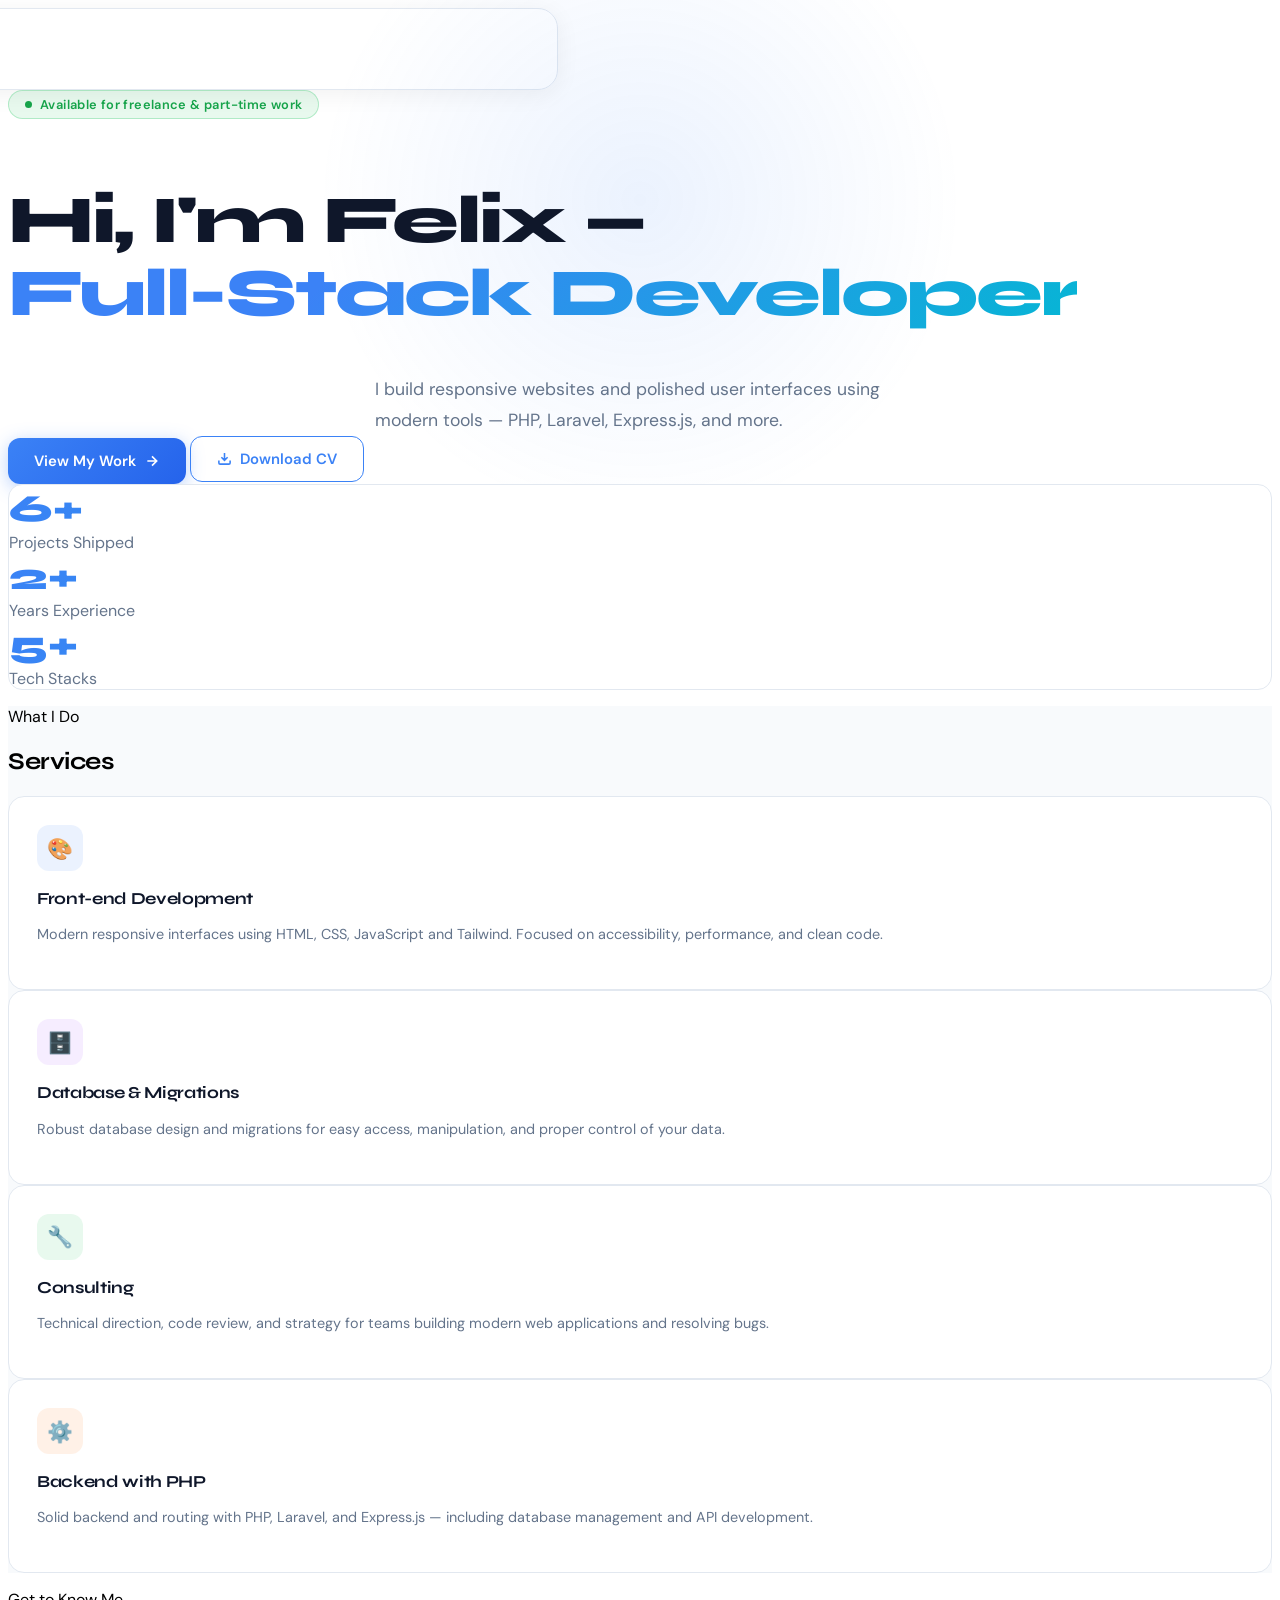
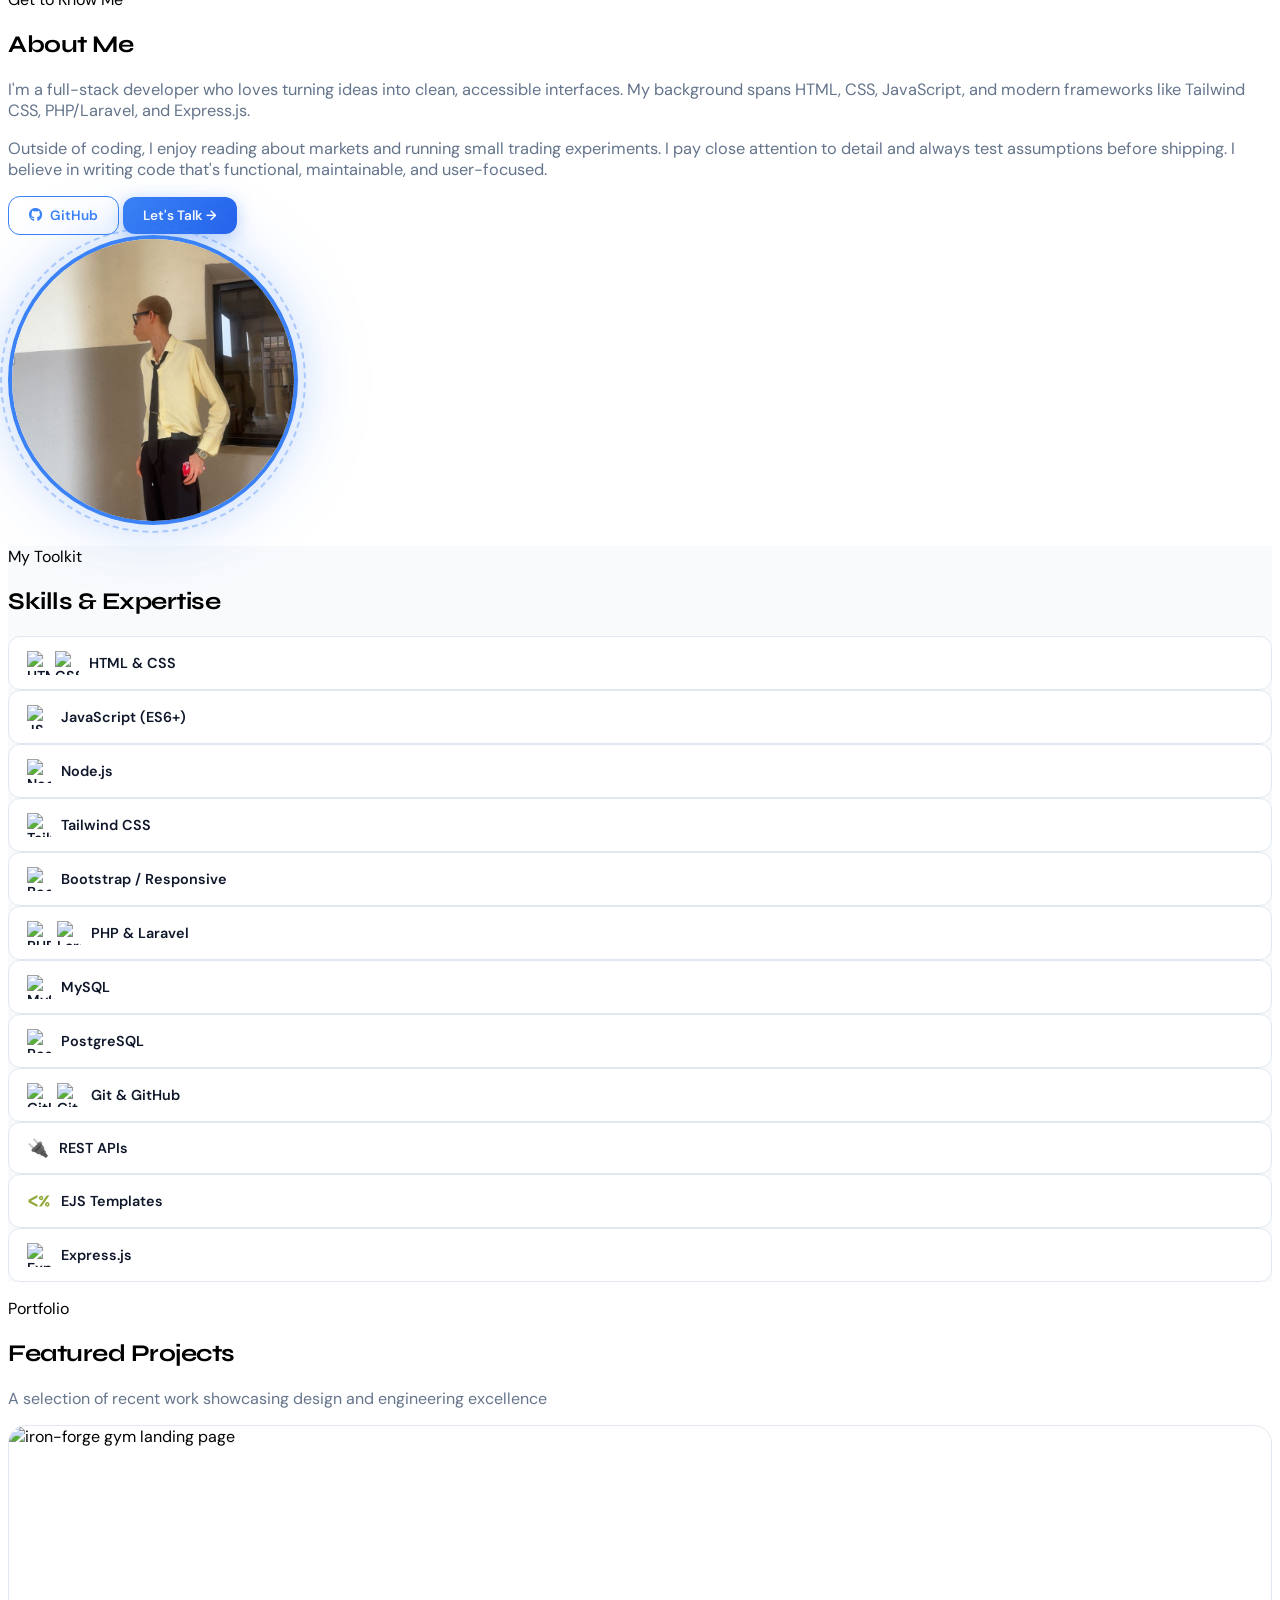
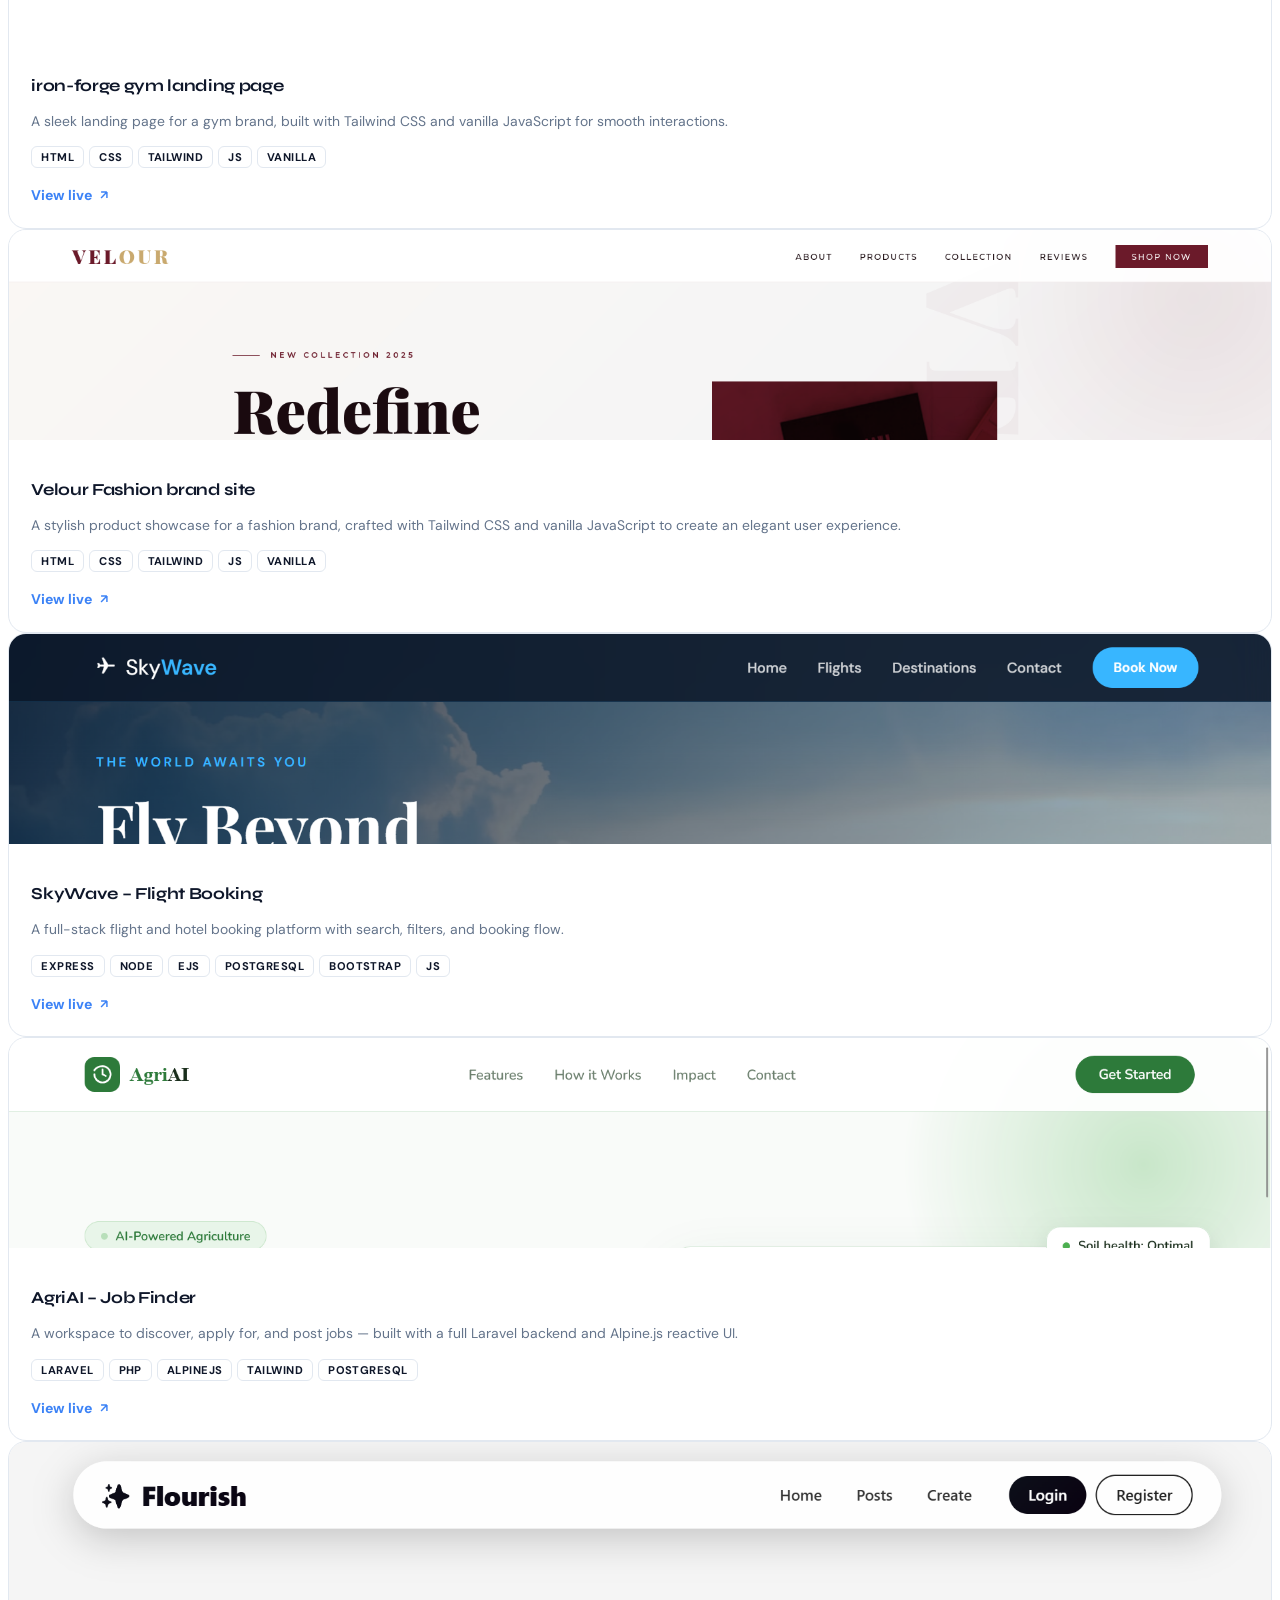
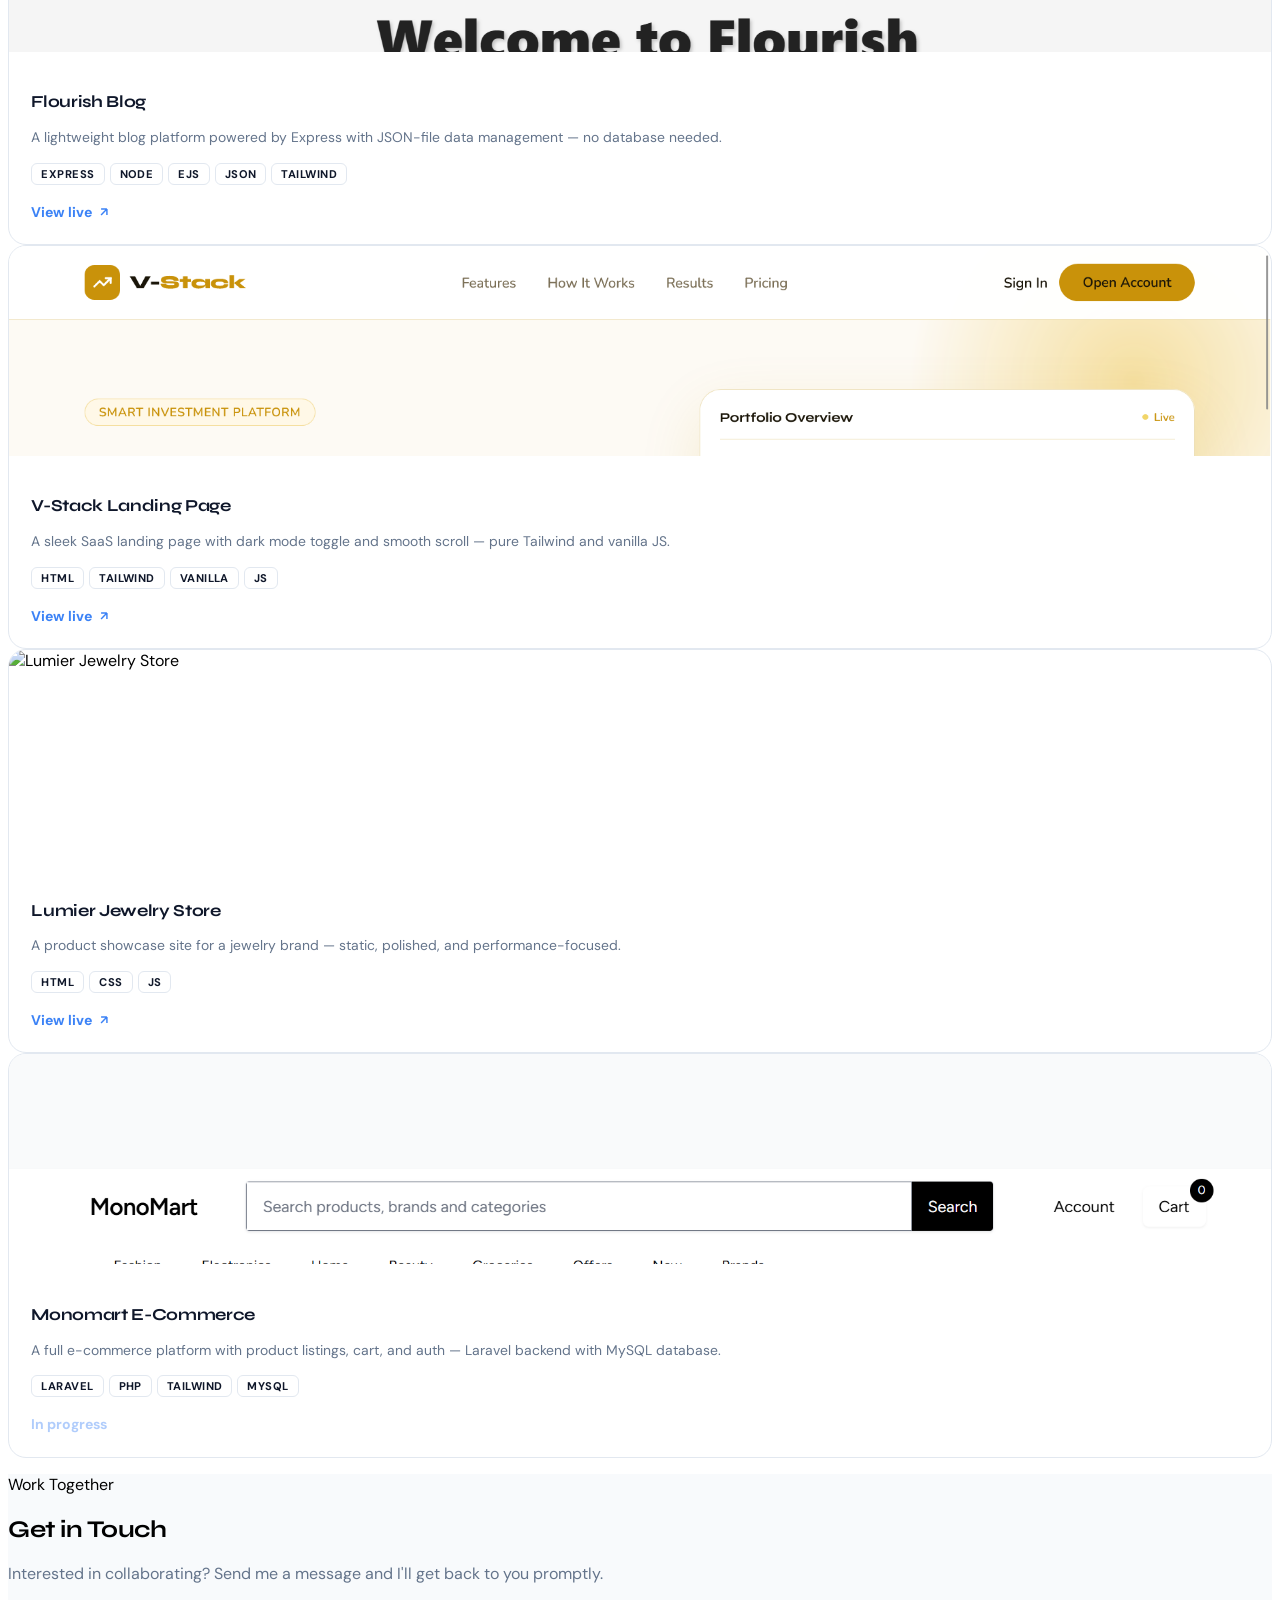
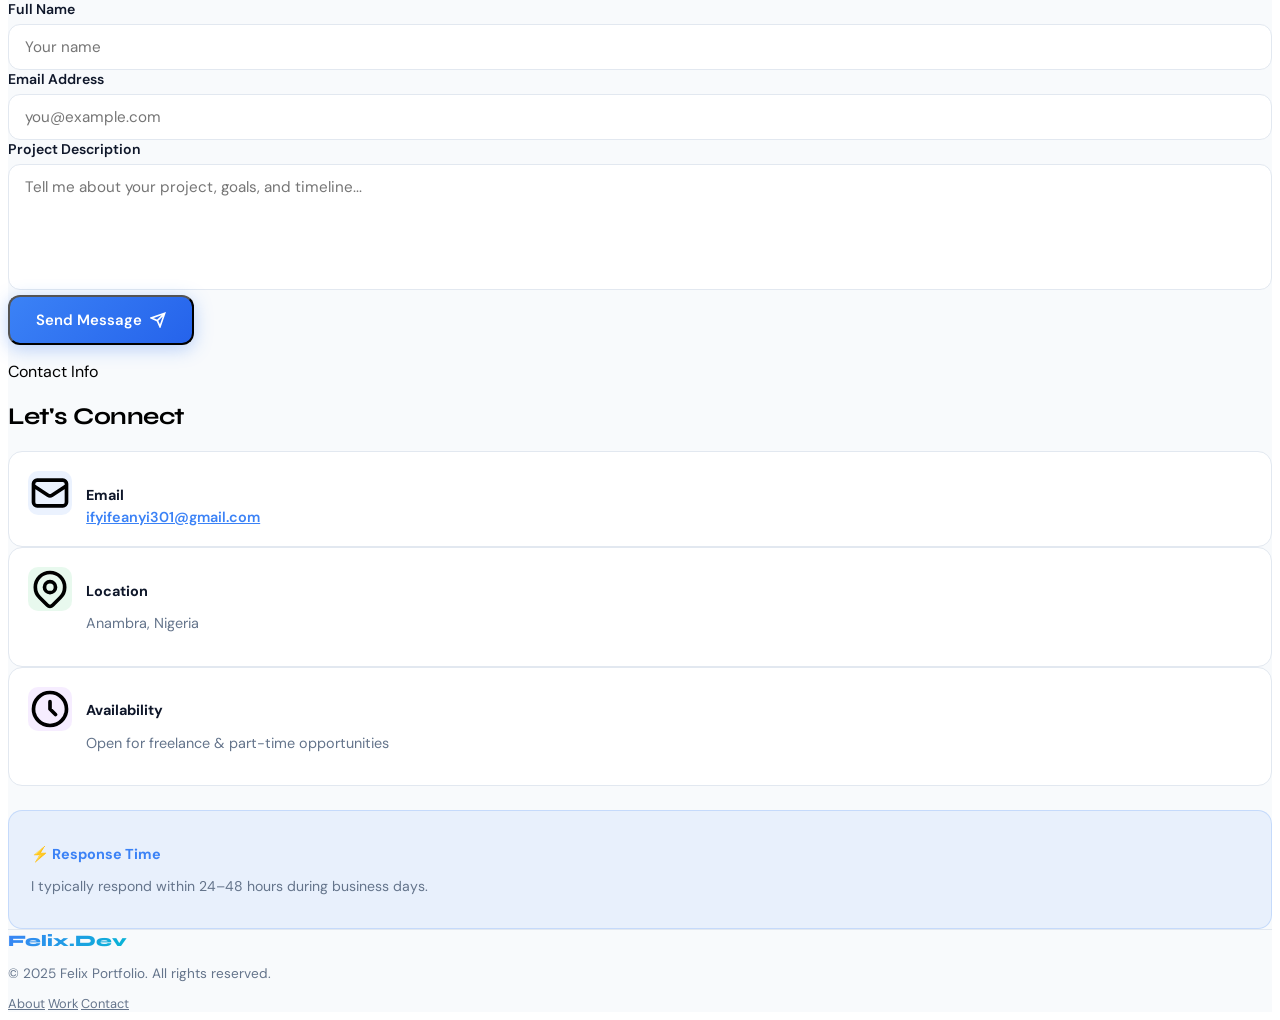
==== commit 5eaddf55: "tags updated" ====
--- a/index.html
+++ b/index.html
@@ -1,362 +1,428 @@
 <!DOCTYPE html>
 <html lang="en">
+
 <head>
     <meta charset="utf-8" />
     <meta name="viewport" content="width=device-width,initial-scale=1" />
     <title>Felix.Dev — Full-Stack Developer</title>
-    <link rel="stylesheet" href="https://cdnjs.cloudflare.com/ajax/libs/font-awesome/5.9.0/css/all.min.css" crossorigin="anonymous" referrerpolicy="no-referrer" />
+    <link rel="stylesheet" href="https://cdnjs.cloudflare.com/ajax/libs/font-awesome/5.9.0/css/all.min.css"
+        crossorigin="anonymous" referrerpolicy="no-referrer" />
     <link rel="stylesheet" href="public/css/style.css" />
     <script src="https://cdn.tailwindcss.com"></script>
 </head>
 
 <body class="bg-white">
 
-<!-- Cursor glow (dark mode only) -->
-<div id="cursorGlow" style="position:fixed;width:320px;height:320px;border-radius:50%;pointer-events:none;z-index:9999;background:radial-gradient(circle,rgba(59,130,246,0.06) 0%,transparent 70%);transform:translate(-50%,-50%);opacity:0;transition:opacity 0.4s;top:0;left:0;"></div>
-
-<!-- ── Navigation ── -->
-<nav class="fixed top-0 w-full z-50">
-    <div class="max-w-6xl mx-auto px-4 sm:px-6 py-3.5">
-        <div class="flex items-center justify-between">
-            <a href="index.html" class="logo-gradient text-xl font-bold">Felix.Dev</a>
-
-            <button id="mobileMenuBtn" class="md:hidden p-2" aria-label="Toggle menu">
-                <svg class="w-6 h-6" fill="none" stroke="currentColor" viewBox="0 0 24 24">
-                    <path stroke-linecap="round" stroke-linejoin="round" stroke-width="2" d="M4 6h16M4 12h16M4 18h16"/>
-                </svg>
-            </button>
-
-            <div class="hidden md:flex items-center gap-7">
-                <a href="index.html" class="text-sm font-medium">Home</a>
-                <a href="#about" class="text-sm font-medium">About</a>
-                <a href="#skills" class="text-sm font-medium">Skills</a>
-                <a href="#featured" class="text-sm font-medium">Projects</a>
-                <a href="#contact" class="text-sm font-medium">Contact</a>
-                <a href="poster.html" class="text-sm font-medium">Card</a>
-                <button id="themeToggle" aria-label="Toggle dark mode" class="ml-1 p-2 rounded-full transition hover:bg-gray-100 dark:hover:bg-white/5">
-                    <svg id="sunIcon" class="w-5 h-5 hidden text-yellow-500" fill="currentColor" viewBox="0 0 24 24">
-                        <path d="M12 4a1 1 0 011-1V2a1 1 0 00-2 0v1a1 1 0 011 1zm0 16a1 1 0 01-1 1v1a1 1 0 002 0v-1a1 1 0 01-1-1zm8-8a1 1 0 011-1h1a1 1 0 000-2h-1a1 1 0 01-1 1zM4 12a1 1 0 01-1 1H2a1 1 0 000 2h1a1 1 0 001-1zm12.95-6.364a1 1 0 011.414 0l.707.707a1 1 0 01-1.414 1.414l-.707-.707a1 1 0 010-1.414zM5.636 17.95a1 1 0 011.414 0l.707.707a1 1 0 01-1.414 1.414l-.707-.707a1 1 0 010-1.414zM17.95 17.95a1 1 0 010 1.414l-.707.707a1 1 0 01-1.414-1.414l.707-.707a1 1 0 011.414 0zM6.343 6.343a1 1 0 010 1.414l-.707.707A1 1 0 014.22 7.05l.707-.707a1 1 0 011.414 0zM12 7a5 5 0 100 10A5 5 0 0012 7z"/>
-                    </svg>
-                    <svg id="moonIcon" class="w-5 h-5" fill="currentColor" viewBox="0 0 24 24">
-                        <path d="M21 12.79A9 9 0 1111.21 3a7 7 0 009.79 9.79z"/>
+    <!-- Cursor glow (dark mode only) -->
+    <div id="cursorGlow"
+        style="position:fixed;width:320px;height:320px;border-radius:50%;pointer-events:none;z-index:9999;background:radial-gradient(circle,rgba(59,130,246,0.06) 0%,transparent 70%);transform:translate(-50%,-50%);opacity:0;transition:opacity 0.4s;top:0;left:0;">
+    </div>
+
+    <!-- ── Navigation ── -->
+    <nav class="fixed top-0 w-full z-50">
+        <div class="max-w-6xl mx-auto px-4 sm:px-6 py-3.5">
+            <div class="flex items-center justify-between">
+                <a href="index.html" class="logo-gradient text-xl font-bold">Felix.Dev</a>
+
+                <button id="mobileMenuBtn" class="md:hidden p-2" aria-label="Toggle menu">
+                    <svg class="w-6 h-6" fill="none" stroke="currentColor" viewBox="0 0 24 24">
+                        <path stroke-linecap="round" stroke-linejoin="round" stroke-width="2"
+                            d="M4 6h16M4 12h16M4 18h16" />
                     </svg>
                 </button>
+
+                <div class="hidden md:flex items-center gap-7">
+                    <a href="index.html" class="text-sm font-medium">Home</a>
+                    <a href="#about" class="text-sm font-medium">About</a>
+                    <a href="#skills" class="text-sm font-medium">Skills</a>
+                    <a href="#featured" class="text-sm font-medium">Projects</a>
+                    <a href="#contact" class="text-sm font-medium">Contact</a>
+                    <a href="poster.html" class="text-sm font-medium">Card</a>
+                    <button id="themeToggle" aria-label="Toggle dark mode"
+                        class="ml-1 p-2 rounded-full transition hover:bg-gray-100 dark:hover:bg-white/5">
+                        <svg id="sunIcon" class="w-5 h-5 hidden text-yellow-500" fill="currentColor"
+                            viewBox="0 0 24 24">
+                            <path
+                                d="M12 4a1 1 0 011-1V2a1 1 0 00-2 0v1a1 1 0 011 1zm0 16a1 1 0 01-1 1v1a1 1 0 002 0v-1a1 1 0 01-1-1zm8-8a1 1 0 011-1h1a1 1 0 000-2h-1a1 1 0 01-1 1zM4 12a1 1 0 01-1 1H2a1 1 0 000 2h1a1 1 0 001-1zm12.95-6.364a1 1 0 011.414 0l.707.707a1 1 0 01-1.414 1.414l-.707-.707a1 1 0 010-1.414zM5.636 17.95a1 1 0 011.414 0l.707.707a1 1 0 01-1.414 1.414l-.707-.707a1 1 0 010-1.414zM17.95 17.95a1 1 0 010 1.414l-.707.707a1 1 0 01-1.414-1.414l.707-.707a1 1 0 011.414 0zM6.343 6.343a1 1 0 010 1.414l-.707.707A1 1 0 014.22 7.05l.707-.707a1 1 0 011.414 0zM12 7a5 5 0 100 10A5 5 0 0012 7z" />
+                        </svg>
+                        <svg id="moonIcon" class="w-5 h-5" fill="currentColor" viewBox="0 0 24 24">
+                            <path d="M21 12.79A9 9 0 1111.21 3a7 7 0 009.79 9.79z" />
+                        </svg>
+                    </button>
+                </div>
+            </div>
+
+            <div id="mobileMenu" class="hidden md:hidden mt-3 pb-3 space-y-1 border-t pt-3">
+                <a href="index.html" class="block text-sm py-2 font-medium">Home</a>
+                <a href="#about" class="block text-sm py-2 font-medium">About</a>
+                <a href="#skills" class="block text-sm py-2 font-medium">Skills</a>
+                <a href="#featured" class="block text-sm py-2 font-medium">Projects</a>
+                <a href="#contact" class="block text-sm py-2 font-medium">Contact</a>
+                <a href="poster.html" class="block text-sm py-2 font-medium">Card</a>
+                <button id="themeToggleMobile" class="flex items-center gap-2 py-2 text-sm font-medium">
+                    <span id="mobileThemeLabel">Switch to Dark Mode</span>
+                </button>
             </div>
         </div>
-
-        <div id="mobileMenu" class="hidden md:hidden mt-3 pb-3 space-y-1 border-t pt-3">
-            <a href="index.html" class="block text-sm py-2 font-medium">Home</a>
-            <a href="#about" class="block text-sm py-2 font-medium">About</a>
-            <a href="#skills" class="block text-sm py-2 font-medium">Skills</a>
-            <a href="#featured" class="block text-sm py-2 font-medium">Projects</a>
-            <a href="#contact" class="block text-sm py-2 font-medium">Contact</a>
-            <a href="poster.html" class="block text-sm py-2 font-medium">Card</a>
-            <button id="themeToggleMobile" class="flex items-center gap-2 py-2 text-sm font-medium">
-                <span id="mobileThemeLabel">Switch to Dark Mode</span>
-            </button>
+    </nav>
+
+    <main>
+
+        <!-- ── Hero ── -->
+        <header class="relative pt-36 pb-24 px-4 sm:px-6 overflow-hidden">
+            <div class="hero-bg-grid"></div>
+            <div class="hero-glow"></div>
+
+            <div class="relative max-w-3xl mx-auto text-center reveal">
+                <div class="badge-open">
+                    <span class="badge-dot"></span>
+                    Available for freelance & part-time work
+                </div>
+
+                <h1 class="hero-title mb-5">
+                    Hi, I'm Felix —<br>
+                    <span class="blue-text">Full-Stack Developer</span>
+                </h1>
+
+                <p class="hero-sub mb-10 mx-auto">
+                    I build responsive websites and polished user interfaces using modern tools — PHP, Laravel,
+                    Express.js, and more.
+                </p>
+
+                <div class="flex flex-wrap gap-3 justify-center">
+                    <a href="#featured" class="btn-primary">
+                        View My Work
+                        <svg width="16" height="16" viewBox="0 0 24 24" fill="none" stroke="currentColor"
+                            stroke-width="2.5">
+                            <path d="M5 12h14M12 5l7 7-7 7" />
+                        </svg>
+                    </a>
+                    <a href="public/cv.pdf" download class="btn-outline">
+                        <svg width="15" height="15" viewBox="0 0 24 24" fill="none" stroke="currentColor"
+                            stroke-width="2.5">
+                            <path d="M21 15v4a2 2 0 01-2 2H5a2 2 0 01-2-2v-4M7 10l5 5 5-5M12 15V3" />
+                        </svg>
+                        Download CV
+                    </a>
+                </div>
+            </div>
+
+            <!-- Stats bar -->
+            <div class="relative max-w-2xl mx-auto mt-16 reveal">
+                <div class="grid grid-cols-3 divide-x divide-gray-200 dark-divide"
+                    style="border:1px solid var(--border);border-radius:14px;overflow:hidden;background:var(--surface);">
+                    <div class="stat-card py-5 text-center">
+                        <div class="stat-num">6+</div>
+                        <div class="text-xs font-semibold mt-1" style="color:var(--muted);">Projects Shipped</div>
+                    </div>
+                    <div class="stat-card py-5 text-center">
+                        <div class="stat-num">2+</div>
+                        <div class="text-xs font-semibold mt-1" style="color:var(--muted);">Years Experience</div>
+                    </div>
+                    <div class="stat-card py-5 text-center">
+                        <div class="stat-num">5+</div>
+                        <div class="text-xs font-semibold mt-1" style="color:var(--muted);">Tech Stacks</div>
+                    </div>
+                </div>
+            </div>
+        </header>
+
+        <!-- ── Services ── -->
+        <section id="services" class="py-20 px-4 sm:px-6 section-dark-alt">
+            <div class="max-w-6xl mx-auto">
+                <div class="text-center mb-12 reveal">
+                    <p class="section-label">What I Do</p>
+                    <h2 class="section-title">Services</h2>
+                </div>
+                <div class="grid grid-cols-1 md:grid-cols-2 lg:grid-cols-4 gap-5">
+                    <div class="service-card reveal" style="transition-delay:0s">
+                        <div class="service-icon" style="background:rgba(59,130,246,0.1);">🎨</div>
+                        <h3>Front-end Development</h3>
+                        <p>Modern responsive interfaces using HTML, CSS, JavaScript and Tailwind. Focused on
+                            accessibility, performance, and clean code.</p>
+                    </div>
+                    <div class="service-card reveal" style="transition-delay:0.08s">
+                        <div class="service-icon" style="background:rgba(168,85,247,0.1);">🗄️</div>
+                        <h3>Database & Migrations</h3>
+                        <p>Robust database design and migrations for easy access, manipulation, and proper control of
+                            your data.</p>
+                    </div>
+                    <div class="service-card reveal" style="transition-delay:0.16s">
+                        <div class="service-icon" style="background:rgba(34,197,94,0.1);">🔧</div>
+                        <h3>Consulting</h3>
+                        <p>Technical direction, code review, and strategy for teams building modern web applications and
+                            resolving bugs.</p>
+                    </div>
+                    <div class="service-card reveal" style="transition-delay:0.24s">
+                        <div class="service-icon" style="background:rgba(249,115,22,0.1);">⚙️</div>
+                        <h3>Backend with PHP</h3>
+                        <p>Solid backend and routing with PHP, Laravel, and Express.js — including database management
+                            and API development.</p>
+                    </div>
+                </div>
+            </div>
+        </section>
+
+        <!-- ── About ── -->
+        <section id="about" class="py-20 px-4 sm:px-6">
+            <div class="max-w-6xl mx-auto">
+                <div class="grid grid-cols-1 lg:grid-cols-2 gap-14 items-center">
+                    <div class="reveal order-2 lg:order-1">
+                        <p class="section-label">Get to Know Me</p>
+                        <h2 class="section-title mb-6">About Me</h2>
+                        <p class="mb-4 leading-relaxed" style="color:var(--muted);font-size:1.02rem;">
+                            I'm a full-stack developer who loves turning ideas into clean, accessible interfaces. My
+                            background spans HTML, CSS, JavaScript, and modern frameworks like Tailwind CSS,
+                            PHP/Laravel, and Express.js.
+                        </p>
+                        <p class="leading-relaxed" style="color:var(--muted);font-size:1.02rem;">
+                            Outside of coding, I enjoy reading about markets and running small trading experiments. I
+                            pay close attention to detail and always test assumptions before shipping. I believe in
+                            writing code that's functional, maintainable, and user-focused.
+                        </p>
+
+                        <div class="flex gap-4 mt-8">
+                            <a href="https://github.com/Vishnu-301" target="_blank" class="btn-outline"
+                                style="padding:10px 20px;font-size:0.85rem;">
+                                <i class="fab fa-github"></i> GitHub
+                            </a>
+                            <a href="#contact" class="btn-primary" style="padding:10px 20px;font-size:0.85rem;">
+                                Let's Talk →
+                            </a>
+                        </div>
+                    </div>
+                    <div class="reveal order-1 lg:order-2 flex justify-center">
+                        <div class="about-img-ring">
+                            <img src="public/img/pic.jpeg" alt="Felix profile photo" />
+                        </div>
+                    </div>
+                </div>
+            </div>
+        </section>
+
+        <!-- ── Skills ── -->
+        <section id="skills" class="py-20 px-4 sm:px-6 section-dark-alt">
+            <div class="max-w-6xl mx-auto">
+                <div class="text-center mb-12 reveal">
+                    <p class="section-label">My Toolkit</p>
+                    <h2 class="section-title">Skills & Expertise</h2>
+                </div>
+                <div class="grid grid-cols-2 md:grid-cols-3 lg:grid-cols-4 gap-3">
+                    <div class="skill-pill reveal" style="transition-delay:0s">
+                        <img src="public/img/logo/html.svg" alt="HTML" /><img src="public/img/logo/css.svg" alt="CSS"
+                            style="margin-left:-6px;" />
+                        <span>HTML & CSS</span>
+                    </div>
+                    <div class="skill-pill reveal" style="transition-delay:0.06s">
+                        <img src="public/img/logo/js.svg" alt="JS" />
+                        <span>JavaScript (ES6+)</span>
+                    </div>
+                    <div class="skill-pill reveal" style="transition-delay:0.12s">
+                        <img src="public/img/logo/node-js-svgrepo-com.svg" alt="Node" />
+                        <span>Node.js</span>
+                    </div>
+                    <div class="skill-pill reveal" style="transition-delay:0.18s">
+                        <img src="public/img/logo/tailwindcss.svg" alt="Tailwind" />
+                        <span>Tailwind CSS</span>
+                    </div>
+                    <div class="skill-pill reveal" style="transition-delay:0.24s">
+                        <img src="public/img/logo/bootstrap.svg" alt="Bootstrap" />
+                        <span>Bootstrap / Responsive</span>
+                    </div>
+                    <div class="skill-pill reveal" style="transition-delay:0.3s">
+                        <img src="public/img/logo/php.svg" alt="PHP" /><img src="public/img/logo/laravel.svg"
+                            alt="Laravel" style="margin-left:-4px;" />
+                        <span>PHP & Laravel</span>
+                    </div>
+                    <div class="skill-pill reveal" style="transition-delay:0.36s">
+                        <img src="public/img/logo/my-sql.svg" alt="MySQL" />
+                        <span>MySQL</span>
+                    </div>
+                    <div class="skill-pill reveal" style="transition-delay:0.42s">
+                        <img src="public/img/logo/postgre.svg" alt="PostgreSQL" />
+                        <span>PostgreSQL</span>
+                    </div>
+                    <div class="skill-pill reveal" style="transition-delay:0.48s">
+                        <img src="public/img/logo/github.svg" alt="GitHub" /><img src="public/img/logo/git.svg"
+                            alt="Git" style="margin-left:-4px;" />
+                        <span>Git & GitHub</span>
+                    </div>
+                    <div class="skill-pill reveal" style="transition-delay:0.54s"
+                        style="border:1px solid var(--border);">
+                        <span style="font-size:1.1rem;">🔌</span>
+                        <span>REST APIs</span>
+                    </div>
+                    <div class="skill-pill reveal" style="transition-delay:0.6s">
+                        <img src="public/img/logo/ejs.svg" alt="PostgreSQL" />
+                        <span>EJS Templates</span>
+                    </div>
+                    <div class="skill-pill reveal" style="transition-delay:0.66s">
+                        <img src="public/img/logo/express.svg" alt="Express.js" />
+                        <span>Express.js</span>
+                    </div>
+                </div>
+            </div>
+        </section>
+
+        <!-- ── Projects ── -->
+        <section id="featured" class="py-20 px-4 sm:px-6">
+            <div class="max-w-6xl mx-auto">
+                <div class="mb-12 reveal">
+                    <p class="section-label">Portfolio</p>
+                    <h2 class="section-title">Featured Projects</h2>
+                    <p class="mt-3" style="color:var(--muted);font-size:1rem;">A selection of recent work showcasing
+                        design and engineering excellence</p>
+                </div>
+                <div class="grid grid-cols-1 md:grid-cols-2 gap-6 featured-projects">
+                    <!-- injected by portfolio.js -->
+                </div>
+            </div>
+        </section>
+
+        <!-- ── Contact ── -->
+        <section id="contact" class="py-20 px-4 sm:px-6 section-dark-alt">
+            <div class="max-w-6xl mx-auto">
+                <div class="grid grid-cols-1 lg:grid-cols-2 gap-14">
+                    <div class="reveal">
+                        <p class="section-label">Work Together</p>
+                        <h2 class="section-title mb-2">Get in Touch</h2>
+                        <p class="mb-8" style="color:var(--muted);font-size:1rem;">Interested in collaborating? Send me
+                            a message and I'll get back to you promptly.</p>
+
+                        <form class="space-y-5" action="https://formspree.io/f/xdawdplv" method="POST">
+                            <div>
+                                <label
+                                    style="display:block;font-weight:600;font-size:0.88rem;color:var(--text);margin-bottom:6px;">Full
+                                    Name</label>
+                                <input type="text" name="name" placeholder="Your name" required class="contact-input" />
+                            </div>
+                            <div>
+                                <label
+                                    style="display:block;font-weight:600;font-size:0.88rem;color:var(--text);margin-bottom:6px;">Email
+                                    Address</label>
+                                <input type="email" name="email" placeholder="you@example.com" required
+                                    class="contact-input" />
+                            </div>
+                            <div>
+                                <label
+                                    style="display:block;font-weight:600;font-size:0.88rem;color:var(--text);margin-bottom:6px;">Project
+                                    Description</label>
+                                <textarea rows="5" name="message"
+                                    placeholder="Tell me about your project, goals, and timeline..."
+                                    class="contact-input" style="resize:none;"></textarea>
+                            </div>
+                            <button type="submit" class="btn-primary w-full justify-center">
+                                Send Message
+                                <svg width="16" height="16" viewBox="0 0 24 24" fill="none" stroke="currentColor"
+                                    stroke-width="2.5">
+                                    <path d="M22 2L11 13M22 2L15 22l-4-9-9-4 20-7z" />
+                                </svg>
+                            </button>
+                        </form>
+                    </div>
+
+                    <div class="reveal space-y-4">
+                        <p class="section-label">Contact Info</p>
+                        <h2 class="section-title mb-6">Let's Connect</h2>
+
+                        <div class="contact-info-item">
+                            <div class="contact-icon-box" style="background:rgba(59,130,246,0.1);">
+                                <svg class="w-5 h-5 text-blue-500" fill="none" stroke="currentColor"
+                                    viewBox="0 0 24 24">
+                                    <path stroke-linecap="round" stroke-linejoin="round" stroke-width="2"
+                                        d="M3 8l7.89 5.26a2 2 0 002.22 0L21 8M5 19h14a2 2 0 002-2V7a2 2 0 00-2-2H5a2 2 0 00-2 2v10a2 2 0 002 2z" />
+                                </svg>
+                            </div>
+                            <div>
+                                <p style="font-weight:700;font-size:0.9rem;color:var(--text);margin-bottom:2px;">Email
+                                </p>
+                                <a href="mailto:ifyifeanyi301@gmail.com"
+                                    style="color:var(--accent);font-weight:600;font-size:0.9rem;">ifyifeanyi301@gmail.com</a>
+                            </div>
+                        </div>
+
+                        <div class="contact-info-item">
+                            <div class="contact-icon-box" style="background:rgba(34,197,94,0.1);">
+                                <svg class="w-5 h-5 text-green-500" fill="none" stroke="currentColor"
+                                    viewBox="0 0 24 24">
+                                    <path stroke-linecap="round" stroke-linejoin="round" stroke-width="2"
+                                        d="M17.657 16.657L13.414 20.9a1.998 1.998 0 01-2.827 0l-4.244-4.243a8 8 0 1111.314 0z" />
+                                    <path stroke-linecap="round" stroke-linejoin="round" stroke-width="2"
+                                        d="M15 11a3 3 0 11-6 0 3 3 0 016 0z" />
+                                </svg>
+                            </div>
+                            <div>
+                                <p style="font-weight:700;font-size:0.9rem;color:var(--text);margin-bottom:2px;">
+                                    Location</p>
+                                <p style="color:var(--muted);font-size:0.9rem;">Anambra, Nigeria</p>
+                            </div>
+                        </div>
+
+                        <div class="contact-info-item">
+                            <div class="contact-icon-box" style="background:rgba(168,85,247,0.1);">
+                                <svg class="w-5 h-5 text-purple-500" fill="none" stroke="currentColor"
+                                    viewBox="0 0 24 24">
+                                    <path stroke-linecap="round" stroke-linejoin="round" stroke-width="2"
+                                        d="M12 8v4l3 3m6-3a9 9 0 11-18 0 9 9 0 0118 0z" />
+                                </svg>
+                            </div>
+                            <div>
+                                <p style="font-weight:700;font-size:0.9rem;color:var(--text);margin-bottom:2px;">
+                                    Availability</p>
+                                <p style="color:var(--muted);font-size:0.9rem;">Open for freelance & part-time
+                                    opportunities</p>
+                            </div>
+                        </div>
+
+                        <div
+                            style="margin-top:1.5rem;padding:1.2rem 1.4rem;border-radius:14px;background:rgba(59,130,246,0.08);border:1px solid rgba(59,130,246,0.2);">
+                            <p style="font-weight:700;font-size:0.9rem;color:var(--accent);margin-bottom:4px;">⚡
+                                Response Time</p>
+                            <p style="color:var(--muted);font-size:0.88rem;">I typically respond within 24–48 hours
+                                during business days.</p>
+                        </div>
+                    </div>
+                </div>
+            </div>
+        </section>
+
+    </main>
+
+    <footer class="py-6 px-4 sm:px-6">
+        <div class="max-w-6xl mx-auto flex flex-col sm:flex-row items-center justify-between gap-3">
+            <span class="logo-gradient font-bold text-lg">Felix.Dev</span>
+            <p style="color:var(--muted);font-size:0.85rem;">© 2025 Felix Portfolio. All rights reserved.</p>
+            <div class="flex gap-4" style="color:var(--muted);font-size:0.8rem;">
+                <a href="#about" style="color:var(--muted);">About</a>
+                <a href="#featured" style="color:var(--muted);">Work</a>
+                <a href="#contact" style="color:var(--muted);">Contact</a>
+            </div>
         </div>
-    </div>
-</nav>
-
-<main>
-
-<!-- ── Hero ── -->
-<header class="relative pt-36 pb-24 px-4 sm:px-6 overflow-hidden">
-    <div class="hero-bg-grid"></div>
-    <div class="hero-glow"></div>
-
-    <div class="relative max-w-3xl mx-auto text-center reveal">
-        <div class="badge-open">
-            <span class="badge-dot"></span>
-            Available for freelance & part-time work
-        </div>
-
-        <h1 class="hero-title mb-5">
-            Hi, I'm Felix —<br>
-            <span class="blue-text">Full-Stack Developer</span>
-        </h1>
-
-        <p class="hero-sub mb-10 mx-auto">
-            I build responsive websites and polished user interfaces using modern tools — PHP, Laravel, Express.js, and more.
-        </p>
-
-        <div class="flex flex-wrap gap-3 justify-center">
-            <a href="#featured" class="btn-primary">
-                View My Work
-                <svg width="16" height="16" viewBox="0 0 24 24" fill="none" stroke="currentColor" stroke-width="2.5"><path d="M5 12h14M12 5l7 7-7 7"/></svg>
-            </a>
-            <a href="public/cv.pdf" download class="btn-outline">
-                <svg width="15" height="15" viewBox="0 0 24 24" fill="none" stroke="currentColor" stroke-width="2.5"><path d="M21 15v4a2 2 0 01-2 2H5a2 2 0 01-2-2v-4M7 10l5 5 5-5M12 15V3"/></svg>
-                Download CV
-            </a>
-        </div>
-    </div>
-
-    <!-- Stats bar -->
-    <div class="relative max-w-2xl mx-auto mt-16 reveal">
-        <div class="grid grid-cols-3 divide-x divide-gray-200 dark-divide" style="border:1px solid var(--border);border-radius:14px;overflow:hidden;background:var(--surface);">
-            <div class="stat-card py-5 text-center">
-                <div class="stat-num">6+</div>
-                <div class="text-xs font-semibold mt-1" style="color:var(--muted);">Projects Shipped</div>
-            </div>
-            <div class="stat-card py-5 text-center">
-                <div class="stat-num">2+</div>
-                <div class="text-xs font-semibold mt-1" style="color:var(--muted);">Years Experience</div>
-            </div>
-            <div class="stat-card py-5 text-center">
-                <div class="stat-num">5+</div>
-                <div class="text-xs font-semibold mt-1" style="color:var(--muted);">Tech Stacks</div>
-            </div>
-        </div>
-    </div>
-</header>
-
-<!-- ── Services ── -->
-<section id="services" class="py-20 px-4 sm:px-6 section-dark-alt">
-    <div class="max-w-6xl mx-auto">
-        <div class="text-center mb-12 reveal">
-            <p class="section-label">What I Do</p>
-            <h2 class="section-title">Services</h2>
-        </div>
-        <div class="grid grid-cols-1 md:grid-cols-2 lg:grid-cols-4 gap-5">
-            <div class="service-card reveal" style="transition-delay:0s">
-                <div class="service-icon" style="background:rgba(59,130,246,0.1);">🎨</div>
-                <h3>Front-end Development</h3>
-                <p>Modern responsive interfaces using HTML, CSS, JavaScript and Tailwind. Focused on accessibility, performance, and clean code.</p>
-            </div>
-            <div class="service-card reveal" style="transition-delay:0.08s">
-                <div class="service-icon" style="background:rgba(168,85,247,0.1);">🗄️</div>
-                <h3>Database & Migrations</h3>
-                <p>Robust database design and migrations for easy access, manipulation, and proper control of your data.</p>
-            </div>
-            <div class="service-card reveal" style="transition-delay:0.16s">
-                <div class="service-icon" style="background:rgba(34,197,94,0.1);">🔧</div>
-                <h3>Consulting</h3>
-                <p>Technical direction, code review, and strategy for teams building modern web applications and resolving bugs.</p>
-            </div>
-            <div class="service-card reveal" style="transition-delay:0.24s">
-                <div class="service-icon" style="background:rgba(249,115,22,0.1);">⚙️</div>
-                <h3>Backend with PHP</h3>
-                <p>Solid backend and routing with PHP, Laravel, and Express.js — including database management and API development.</p>
-            </div>
-        </div>
-    </div>
-</section>
-
-<!-- ── About ── -->
-<section id="about" class="py-20 px-4 sm:px-6">
-    <div class="max-w-6xl mx-auto">
-        <div class="grid grid-cols-1 lg:grid-cols-2 gap-14 items-center">
-            <div class="reveal order-2 lg:order-1">
-                <p class="section-label">Get to Know Me</p>
-                <h2 class="section-title mb-6">About Me</h2>
-                <p class="mb-4 leading-relaxed" style="color:var(--muted);font-size:1.02rem;">
-                    I'm a full-stack developer who loves turning ideas into clean, accessible interfaces. My background spans HTML, CSS, JavaScript, and modern frameworks like Tailwind CSS, PHP/Laravel, and Express.js.
-                </p>
-                <p class="leading-relaxed" style="color:var(--muted);font-size:1.02rem;">
-                    Outside of coding, I enjoy reading about markets and running small trading experiments. I pay close attention to detail and always test assumptions before shipping. I believe in writing code that's functional, maintainable, and user-focused.
-                </p>
-
-                <div class="flex gap-4 mt-8">
-                    <a href="https://github.com/Vishnu-301" target="_blank" class="btn-outline" style="padding:10px 20px;font-size:0.85rem;">
-                        <i class="fab fa-github"></i> GitHub
-                    </a>
-                    <a href="#contact" class="btn-primary" style="padding:10px 20px;font-size:0.85rem;">
-                        Let's Talk →
-                    </a>
-                </div>
-            </div>
-            <div class="reveal order-1 lg:order-2 flex justify-center">
-                <div class="about-img-ring">
-                    <img src="public/img/pic.jpeg" alt="Felix profile photo" />
-                </div>
-            </div>
-        </div>
-    </div>
-</section>
-
-<!-- ── Skills ── -->
-<section id="skills" class="py-20 px-4 sm:px-6 section-dark-alt">
-    <div class="max-w-6xl mx-auto">
-        <div class="text-center mb-12 reveal">
-            <p class="section-label">My Toolkit</p>
-            <h2 class="section-title">Skills & Expertise</h2>
-        </div>
-        <div class="grid grid-cols-2 md:grid-cols-3 lg:grid-cols-4 gap-3">
-            <div class="skill-pill reveal" style="transition-delay:0s">
-                <img src="public/img/logo/html.svg" alt="HTML" /><img src="public/img/logo/css.svg" alt="CSS" style="margin-left:-6px;" />
-                <span>HTML & CSS</span>
-            </div>
-            <div class="skill-pill reveal" style="transition-delay:0.06s">
-                <img src="public/img/logo/js.svg" alt="JS" />
-                <span>JavaScript (ES6+)</span>
-            </div>
-            <div class="skill-pill reveal" style="transition-delay:0.12s">
-                <img src="public/img/logo/node-js-svgrepo-com.svg" alt="Node" />
-                <span>Node.js</span>
-            </div>
-            <div class="skill-pill reveal" style="transition-delay:0.18s">
-                <img src="public/img/logo/tailwindcss.svg" alt="Tailwind" />
-                <span>Tailwind CSS</span>
-            </div>
-            <div class="skill-pill reveal" style="transition-delay:0.24s">
-                <img src="public/img/logo/bootstrap.svg" alt="Bootstrap" />
-                <span>Bootstrap / Responsive</span>
-            </div>
-            <div class="skill-pill reveal" style="transition-delay:0.3s">
-                <img src="public/img/logo/php.svg" alt="PHP" /><img src="public/img/logo/laravel.svg" alt="Laravel" style="margin-left:-4px;" />
-                <span>PHP & Laravel</span>
-            </div>
-            <div class="skill-pill reveal" style="transition-delay:0.36s">
-                <img src="public/img/logo/my-sql.svg" alt="MySQL" />
-                <span>MySQL</span>
-            </div>
-            <div class="skill-pill reveal" style="transition-delay:0.42s">
-                <img src="public/img/logo/postgre.svg" alt="PostgreSQL" />
-                <span>PostgreSQL</span>
-            </div>
-            <div class="skill-pill reveal" style="transition-delay:0.48s">
-                <img src="public/img/logo/github.svg" alt="GitHub" /><img src="public/img/logo/git.svg" alt="Git" style="margin-left:-4px;" />
-                <span>Git & GitHub</span>
-            </div>
-            <div class="skill-pill reveal" style="transition-delay:0.54s" style="border:1px solid var(--border);">
-                <span style="font-size:1.1rem;">🔌</span>
-                <span>REST APIs</span>
-            </div>
-            <div class="skill-pill reveal" style="transition-delay:0.6s">
-                <span style="font-size:1.1rem;">📐</span>
-                <span>EJS Templates</span>
-            </div>
-            <div class="skill-pill reveal" style="transition-delay:0.66s">
-                <span style="font-size:1.1rem;">🚀</span>
-                <span>Express.js</span>
-            </div>
-        </div>
-    </div>
-</section>
-
-<!-- ── Projects ── -->
-<section id="featured" class="py-20 px-4 sm:px-6">
-    <div class="max-w-6xl mx-auto">
-        <div class="mb-12 reveal">
-            <p class="section-label">Portfolio</p>
-            <h2 class="section-title">Featured Projects</h2>
-            <p class="mt-3" style="color:var(--muted);font-size:1rem;">A selection of recent work showcasing design and engineering excellence</p>
-        </div>
-        <div class="grid grid-cols-1 md:grid-cols-2 gap-6 featured-projects">
-            <!-- injected by portfolio.js -->
-        </div>
-    </div>
-</section>
-
-<!-- ── Contact ── -->
-<section id="contact" class="py-20 px-4 sm:px-6 section-dark-alt">
-    <div class="max-w-6xl mx-auto">
-        <div class="grid grid-cols-1 lg:grid-cols-2 gap-14">
-            <div class="reveal">
-                <p class="section-label">Work Together</p>
-                <h2 class="section-title mb-2">Get in Touch</h2>
-                <p class="mb-8" style="color:var(--muted);font-size:1rem;">Interested in collaborating? Send me a message and I'll get back to you promptly.</p>
-
-                <form class="space-y-5" action="https://formspree.io/f/xdawdplv" method="POST">
-                    <div>
-                        <label style="display:block;font-weight:600;font-size:0.88rem;color:var(--text);margin-bottom:6px;">Full Name</label>
-                        <input type="text" name="name" placeholder="Your name" required class="contact-input" />
-                    </div>
-                    <div>
-                        <label style="display:block;font-weight:600;font-size:0.88rem;color:var(--text);margin-bottom:6px;">Email Address</label>
-                        <input type="email" name="email" placeholder="you@example.com" required class="contact-input" />
-                    </div>
-                    <div>
-                        <label style="display:block;font-weight:600;font-size:0.88rem;color:var(--text);margin-bottom:6px;">Project Description</label>
-                        <textarea rows="5" name="message" placeholder="Tell me about your project, goals, and timeline..." class="contact-input" style="resize:none;"></textarea>
-                    </div>
-                    <button type="submit" class="btn-primary w-full justify-center">
-                        Send Message
-                        <svg width="16" height="16" viewBox="0 0 24 24" fill="none" stroke="currentColor" stroke-width="2.5"><path d="M22 2L11 13M22 2L15 22l-4-9-9-4 20-7z"/></svg>
-                    </button>
-                </form>
-            </div>
-
-            <div class="reveal space-y-4">
-                <p class="section-label">Contact Info</p>
-                <h2 class="section-title mb-6">Let's Connect</h2>
-
-                <div class="contact-info-item">
-                    <div class="contact-icon-box" style="background:rgba(59,130,246,0.1);">
-                        <svg class="w-5 h-5 text-blue-500" fill="none" stroke="currentColor" viewBox="0 0 24 24"><path stroke-linecap="round" stroke-linejoin="round" stroke-width="2" d="M3 8l7.89 5.26a2 2 0 002.22 0L21 8M5 19h14a2 2 0 002-2V7a2 2 0 00-2-2H5a2 2 0 00-2 2v10a2 2 0 002 2z"/></svg>
-                    </div>
-                    <div>
-                        <p style="font-weight:700;font-size:0.9rem;color:var(--text);margin-bottom:2px;">Email</p>
-                        <a href="mailto:ifyifeanyi301@gmail.com" style="color:var(--accent);font-weight:600;font-size:0.9rem;">ifyifeanyi301@gmail.com</a>
-                    </div>
-                </div>
-
-                <div class="contact-info-item">
-                    <div class="contact-icon-box" style="background:rgba(34,197,94,0.1);">
-                        <svg class="w-5 h-5 text-green-500" fill="none" stroke="currentColor" viewBox="0 0 24 24"><path stroke-linecap="round" stroke-linejoin="round" stroke-width="2" d="M17.657 16.657L13.414 20.9a1.998 1.998 0 01-2.827 0l-4.244-4.243a8 8 0 1111.314 0z"/><path stroke-linecap="round" stroke-linejoin="round" stroke-width="2" d="M15 11a3 3 0 11-6 0 3 3 0 016 0z"/></svg>
-                    </div>
-                    <div>
-                        <p style="font-weight:700;font-size:0.9rem;color:var(--text);margin-bottom:2px;">Location</p>
-                        <p style="color:var(--muted);font-size:0.9rem;">Anambra, Nigeria</p>
-                    </div>
-                </div>
-
-                <div class="contact-info-item">
-                    <div class="contact-icon-box" style="background:rgba(168,85,247,0.1);">
-                        <svg class="w-5 h-5 text-purple-500" fill="none" stroke="currentColor" viewBox="0 0 24 24"><path stroke-linecap="round" stroke-linejoin="round" stroke-width="2" d="M12 8v4l3 3m6-3a9 9 0 11-18 0 9 9 0 0118 0z"/></svg>
-                    </div>
-                    <div>
-                        <p style="font-weight:700;font-size:0.9rem;color:var(--text);margin-bottom:2px;">Availability</p>
-                        <p style="color:var(--muted);font-size:0.9rem;">Open for freelance & part-time opportunities</p>
-                    </div>
-                </div>
-
-                <div style="margin-top:1.5rem;padding:1.2rem 1.4rem;border-radius:14px;background:rgba(59,130,246,0.08);border:1px solid rgba(59,130,246,0.2);">
-                    <p style="font-weight:700;font-size:0.9rem;color:var(--accent);margin-bottom:4px;">⚡ Response Time</p>
-                    <p style="color:var(--muted);font-size:0.88rem;">I typically respond within 24–48 hours during business days.</p>
-                </div>
-            </div>
-        </div>
-    </div>
-</section>
-
-</main>
-
-<footer class="py-6 px-4 sm:px-6">
-    <div class="max-w-6xl mx-auto flex flex-col sm:flex-row items-center justify-between gap-3">
-        <span class="logo-gradient font-bold text-lg">Felix.Dev</span>
-        <p style="color:var(--muted);font-size:0.85rem;">© 2025 Felix Portfolio. All rights reserved.</p>
-        <div class="flex gap-4" style="color:var(--muted);font-size:0.8rem;">
-            <a href="#about" style="color:var(--muted);">About</a>
-            <a href="#featured" style="color:var(--muted);">Work</a>
-            <a href="#contact" style="color:var(--muted);">Contact</a>
-        </div>
-    </div>
-</footer>
-
-<script src="public/js/main.js"></script>
-<script src="public/js/toggle.js"></script>
-<script src="public/js/portfolio.js"></script>
-<script>
-// Cursor glow
-const glow = document.getElementById('cursorGlow');
-document.addEventListener('mousemove', e => {
-    glow.style.left = e.clientX + 'px';
-    glow.style.top = e.clientY + 'px';
-});
-document.documentElement.addEventListener('classChange', () => {
-    glow.style.opacity = document.documentElement.classList.contains('dark') ? '1' : '0';
-});
-// Check on load
-function updateGlow() {
-    glow.style.opacity = document.documentElement.classList.contains('dark') ? '1' : '0';
-}
-updateGlow();
-// Watch for dark mode toggle
-const observer = new MutationObserver(updateGlow);
-observer.observe(document.documentElement, { attributes: true, attributeFilter: ['class'] });
-</script>
+    </footer>
+
+    <script src="public/js/main.js"></script>
+    <script src="public/js/toggle.js"></script>
+    <script src="public/js/portfolio.js"></script>
+    <script>
+        // Cursor glow
+        const glow = document.getElementById('cursorGlow');
+        document.addEventListener('mousemove', e => {
+            glow.style.left = e.clientX + 'px';
+            glow.style.top = e.clientY + 'px';
+        });
+        document.documentElement.addEventListener('classChange', () => {
+            glow.style.opacity = document.documentElement.classList.contains('dark') ? '1' : '0';
+        });
+        // Check on load
+        function updateGlow() {
+            glow.style.opacity = document.documentElement.classList.contains('dark') ? '1' : '0';
+        }
+        updateGlow();
+        // Watch for dark mode toggle
+        const observer = new MutationObserver(updateGlow);
+        observer.observe(document.documentElement, { attributes: true, attributeFilter: ['class'] });
+    </script>
 
 </body>
-</html>
+
+</html>
--- a/public/css/style.css
+++ b/public/css/style.css
@@ -18,7 +18,7 @@
   --bg2: #000000;
   --surface: #111111;
   --border: #1e1e1e;
-  --text: #f1f5f9;
+  --text: #f8fafc;
   --muted: #94a3b8;
   --nav-bg: rgba(0, 0, 0, 0.8);
 }
@@ -34,7 +34,7 @@
 body {
   font-family: 'DM Sans', sans-serif;
   background: var(--bg);
-  color: var(--text);
+  color: black;
   transition: background 0.3s ease, color 0.3s ease;
   overflow-x: hidden;
 }
@@ -217,7 +217,7 @@
 }
 
 .dark .hero-title {
-  color: #f8fafc;
+  color: #0f172a;;
 }
 
 .hero-title .blue-text {
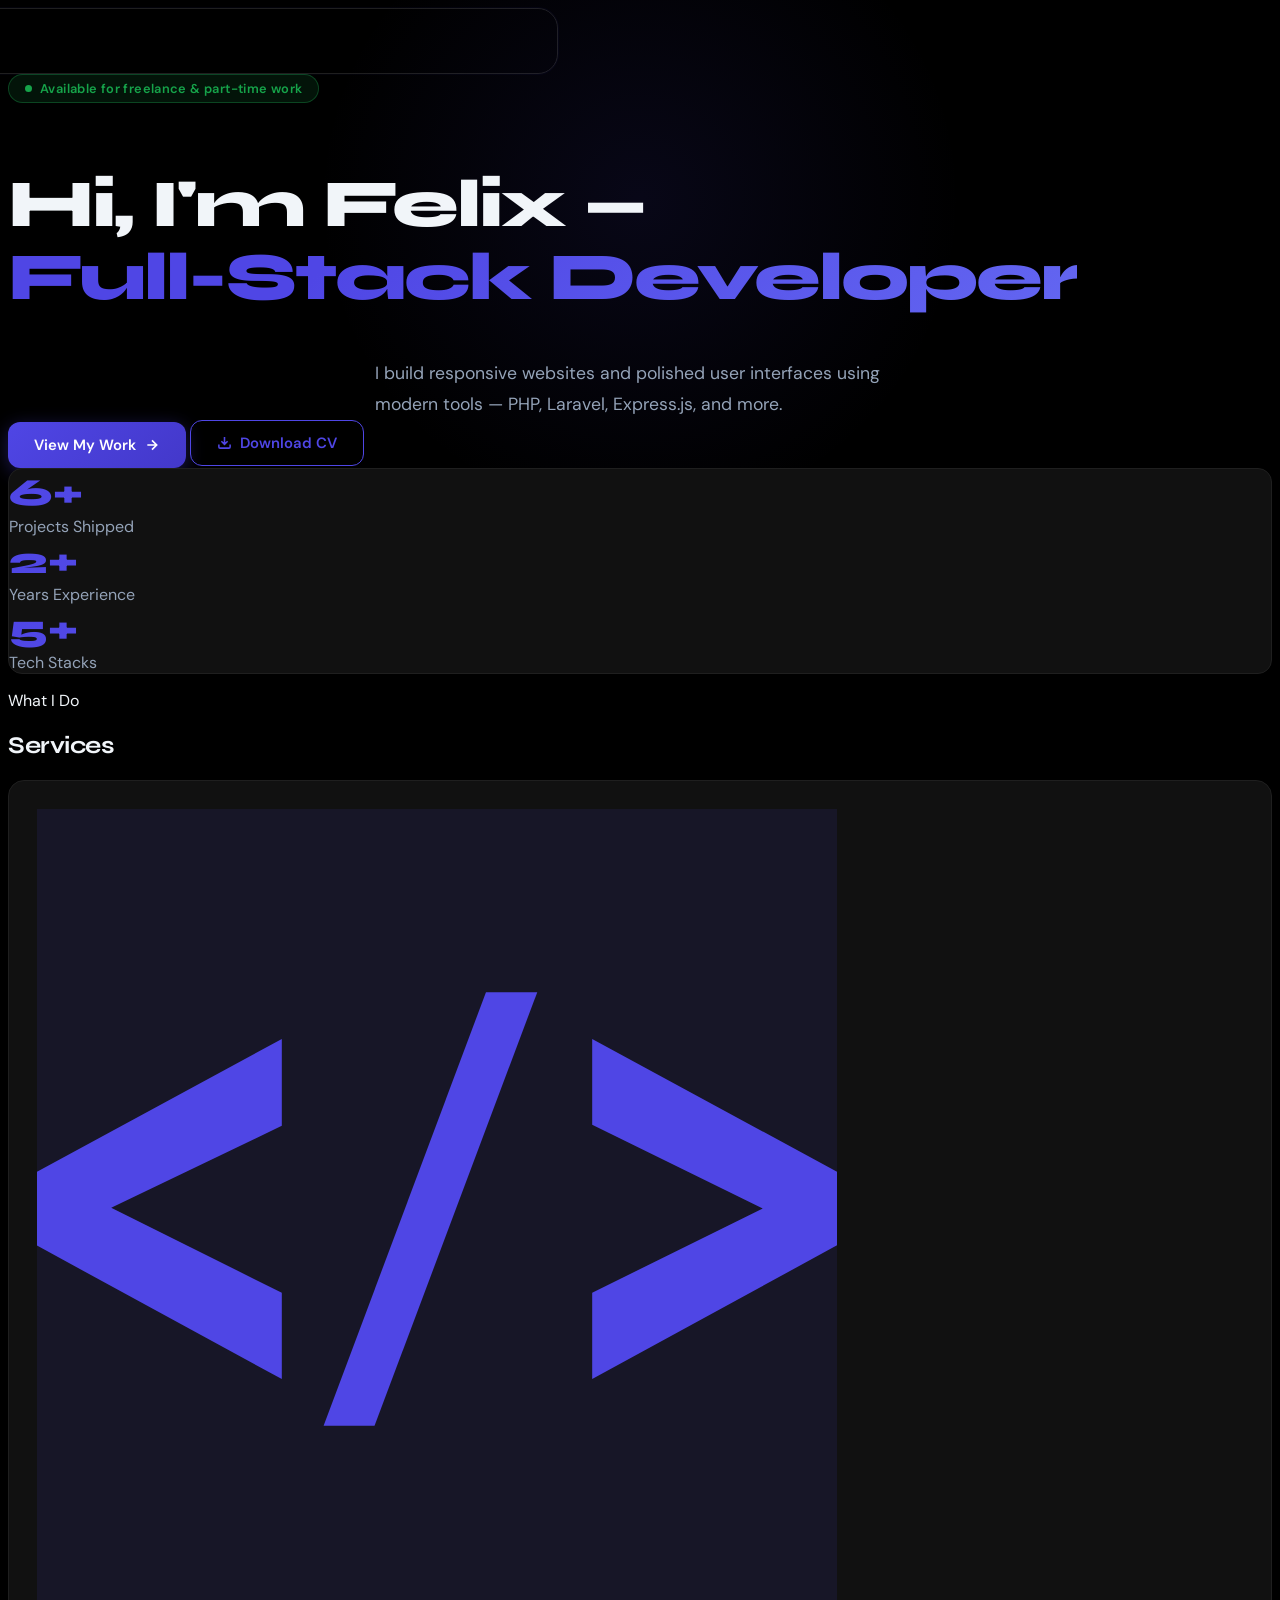
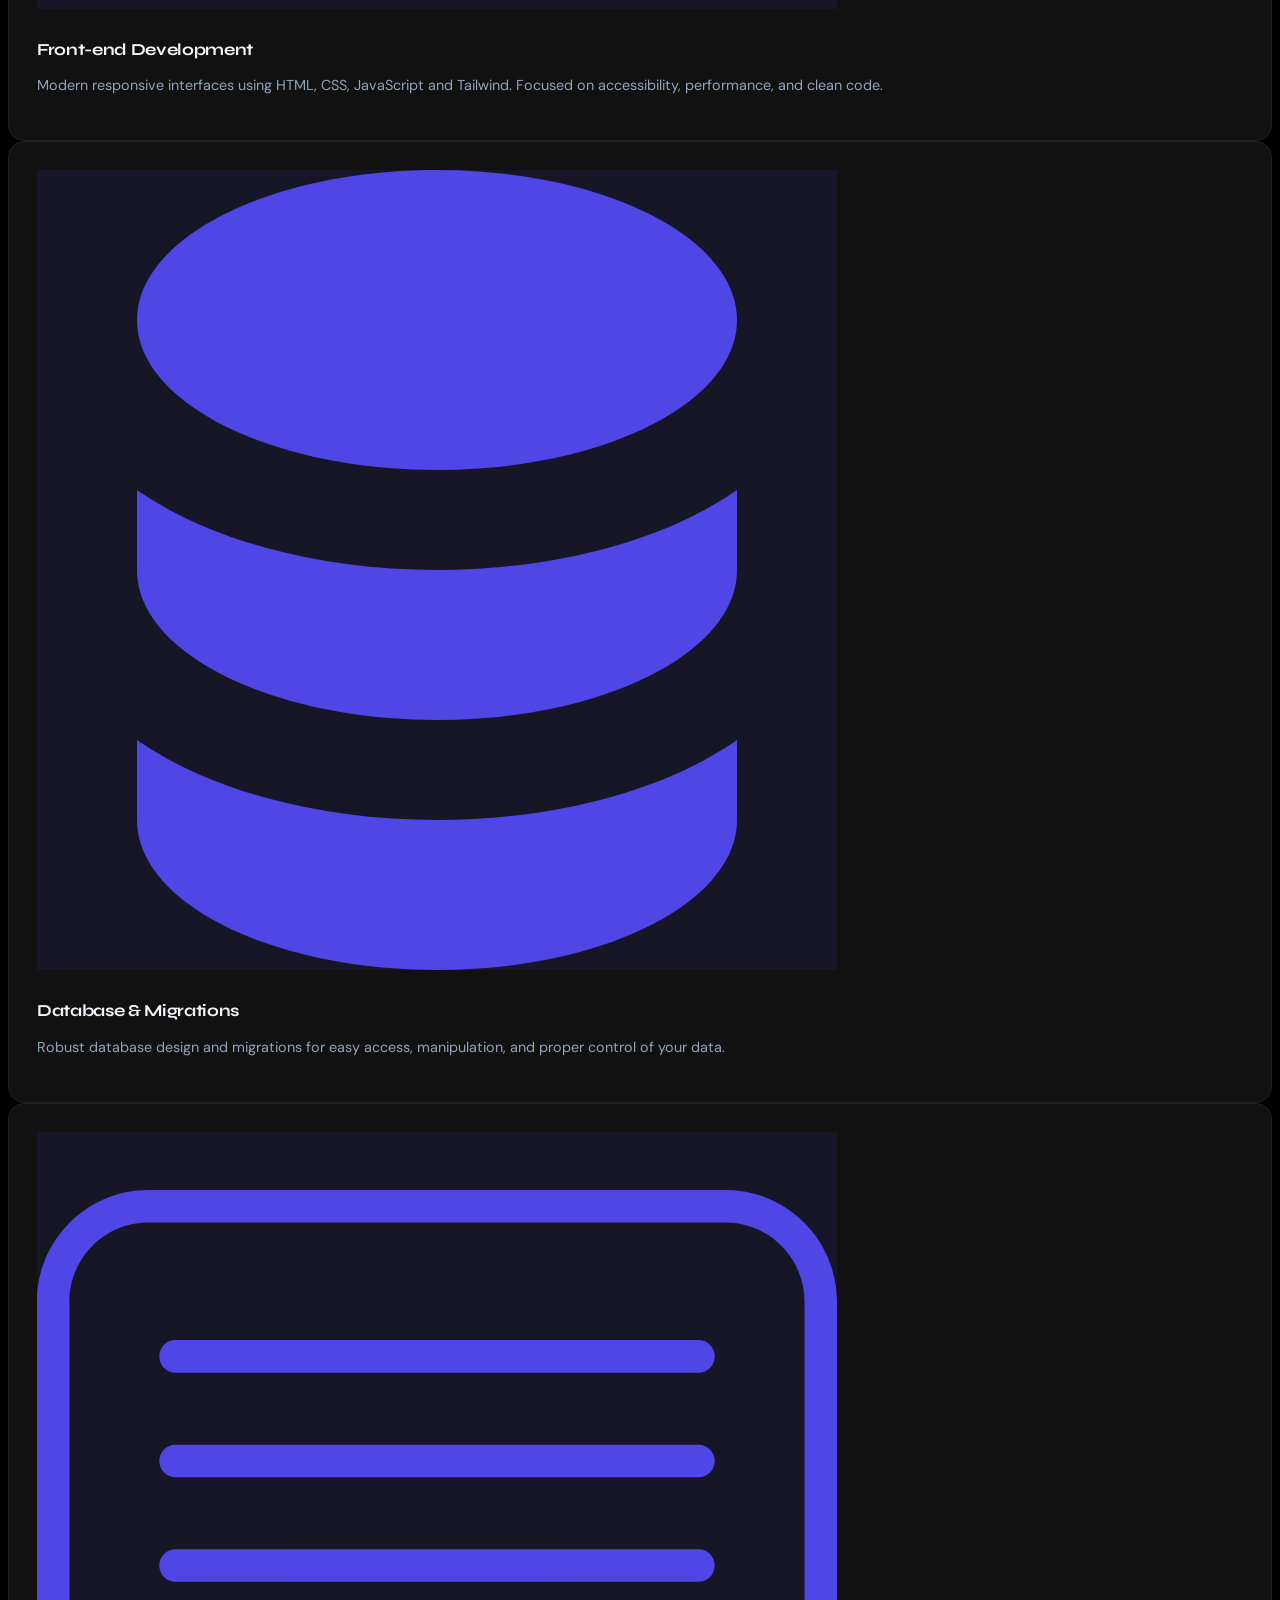
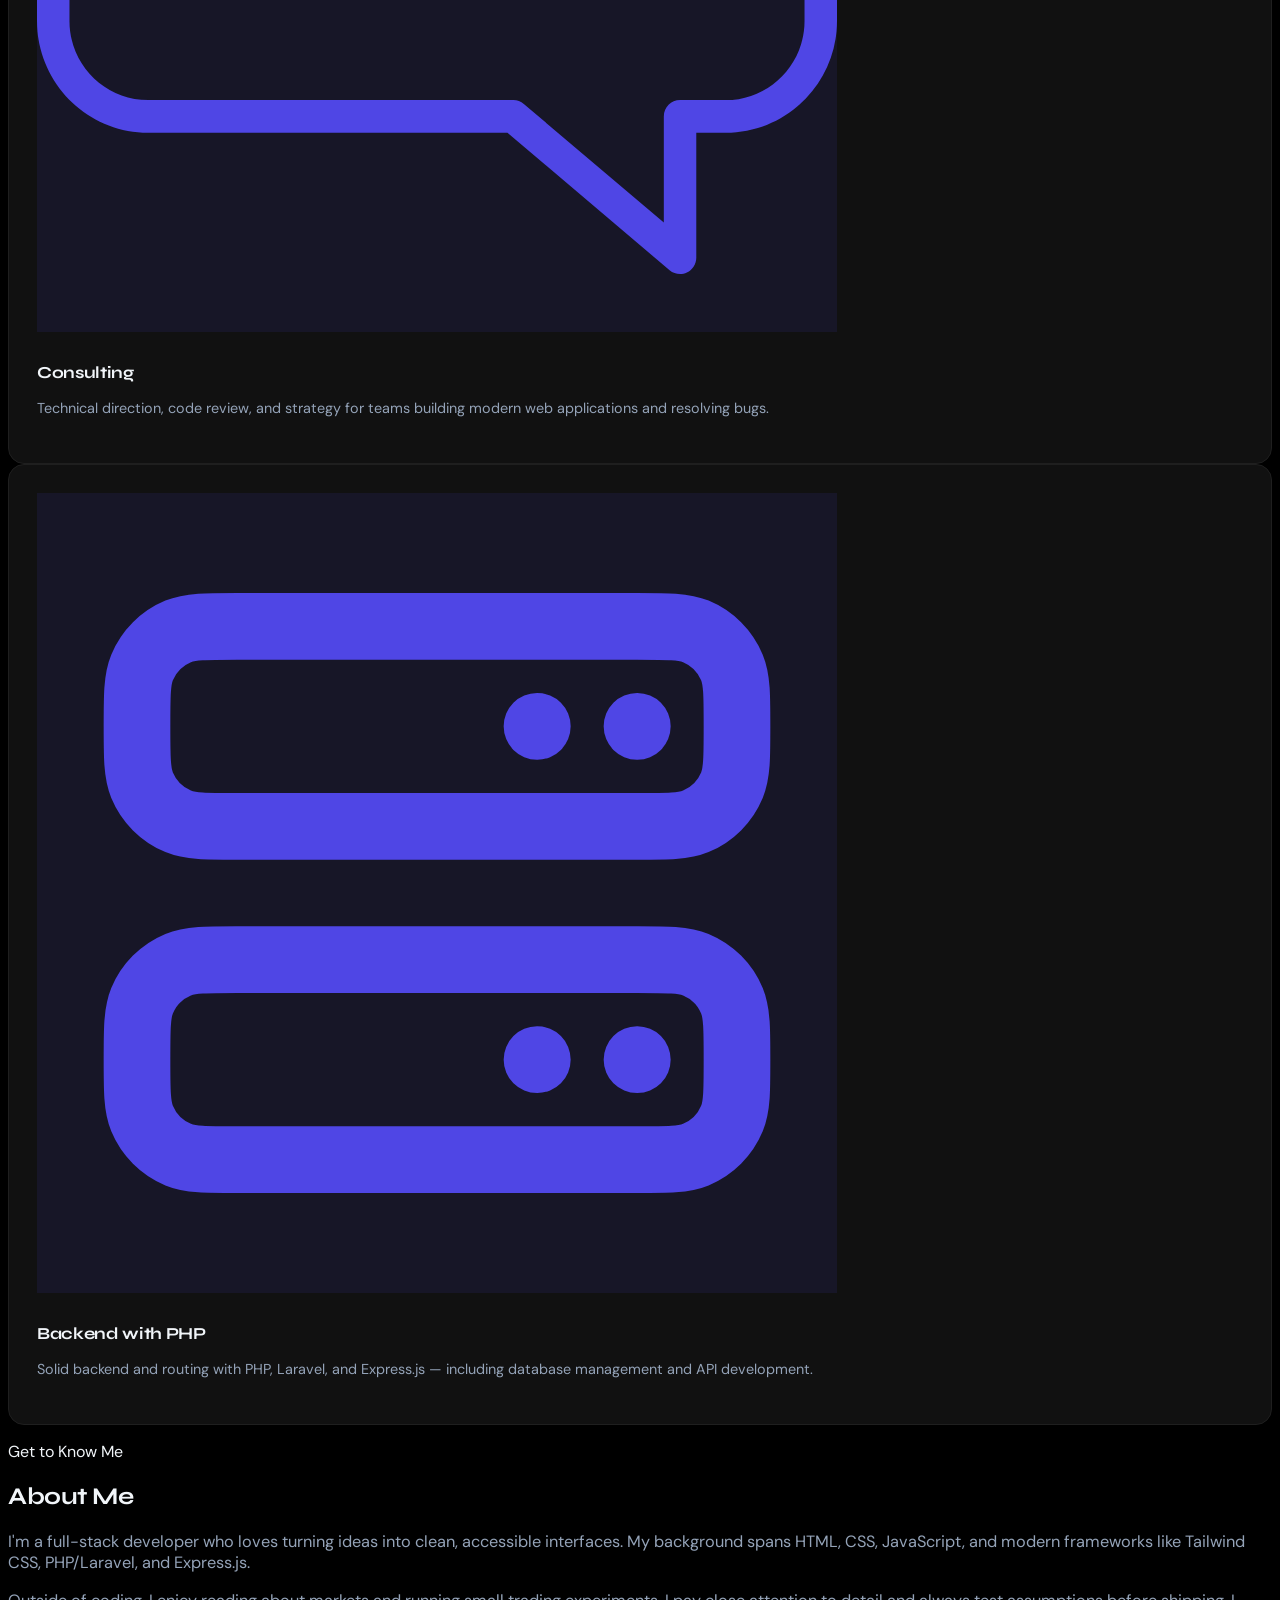
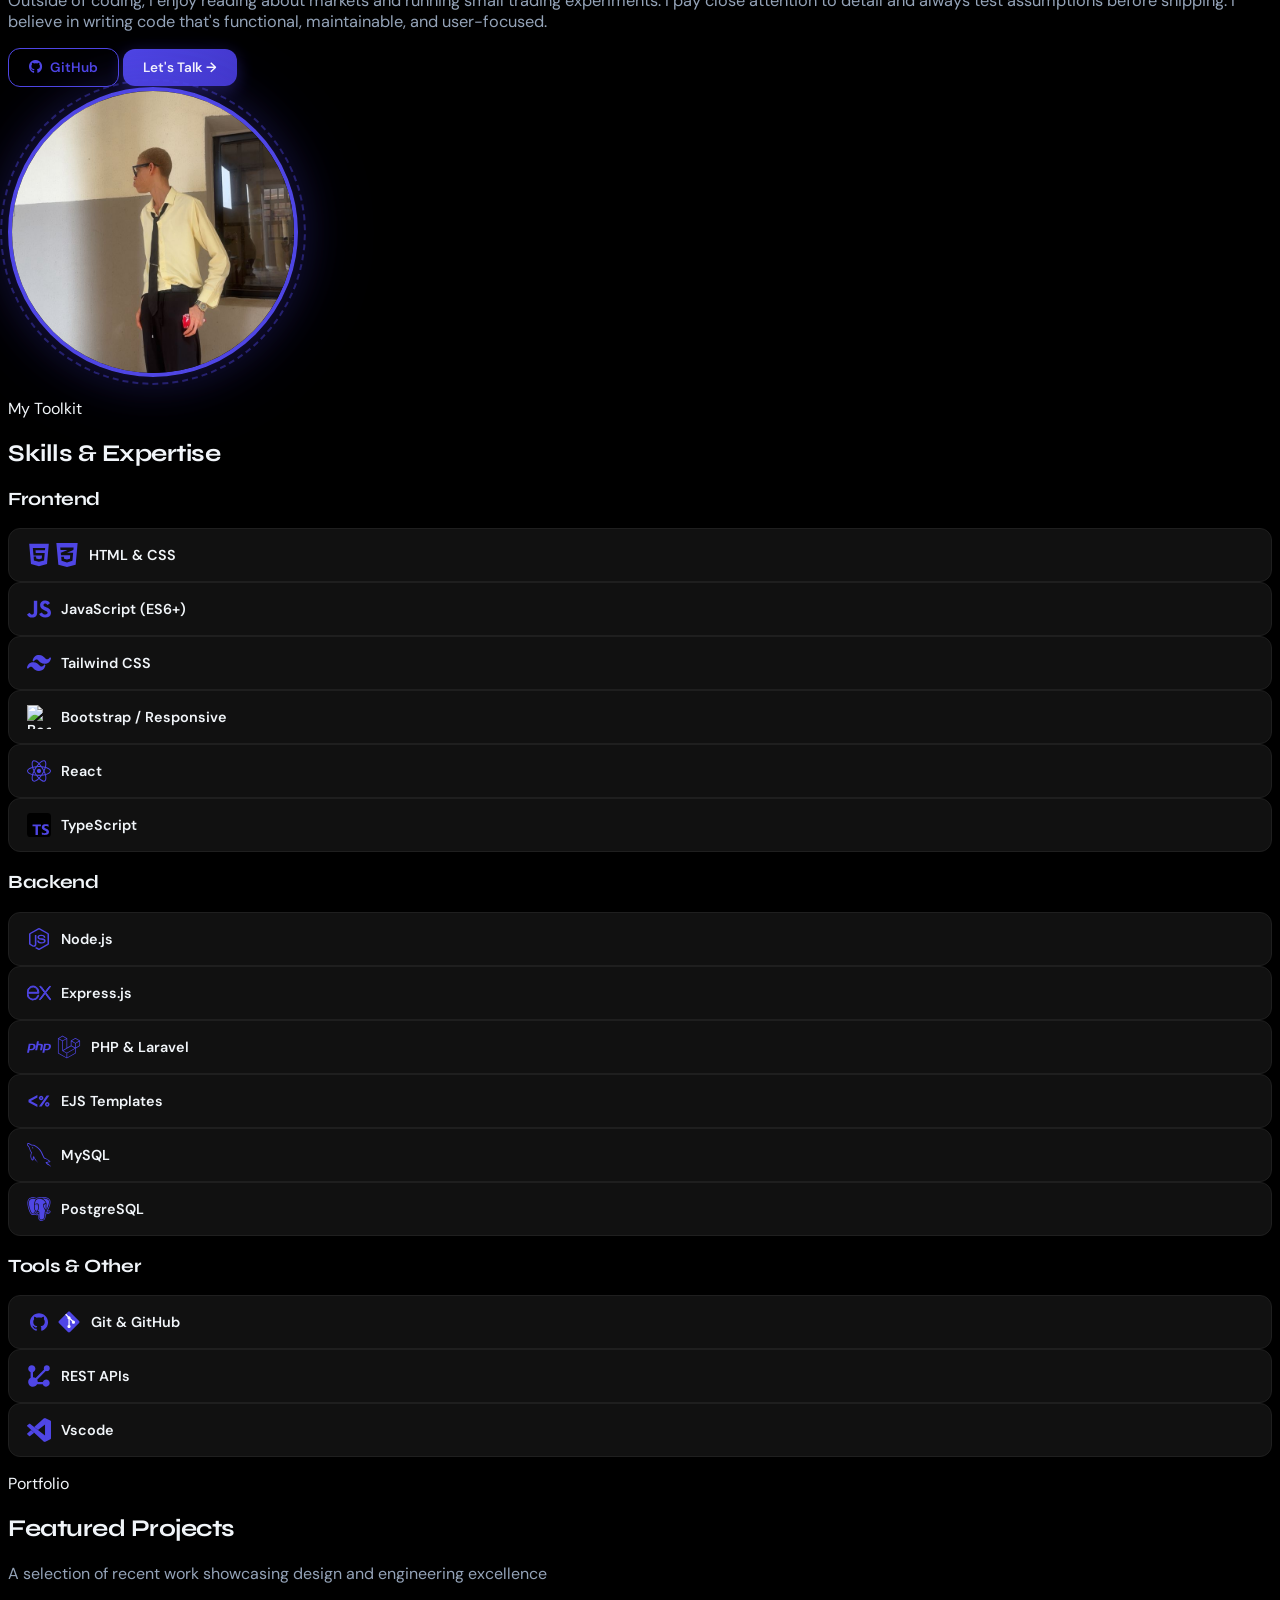
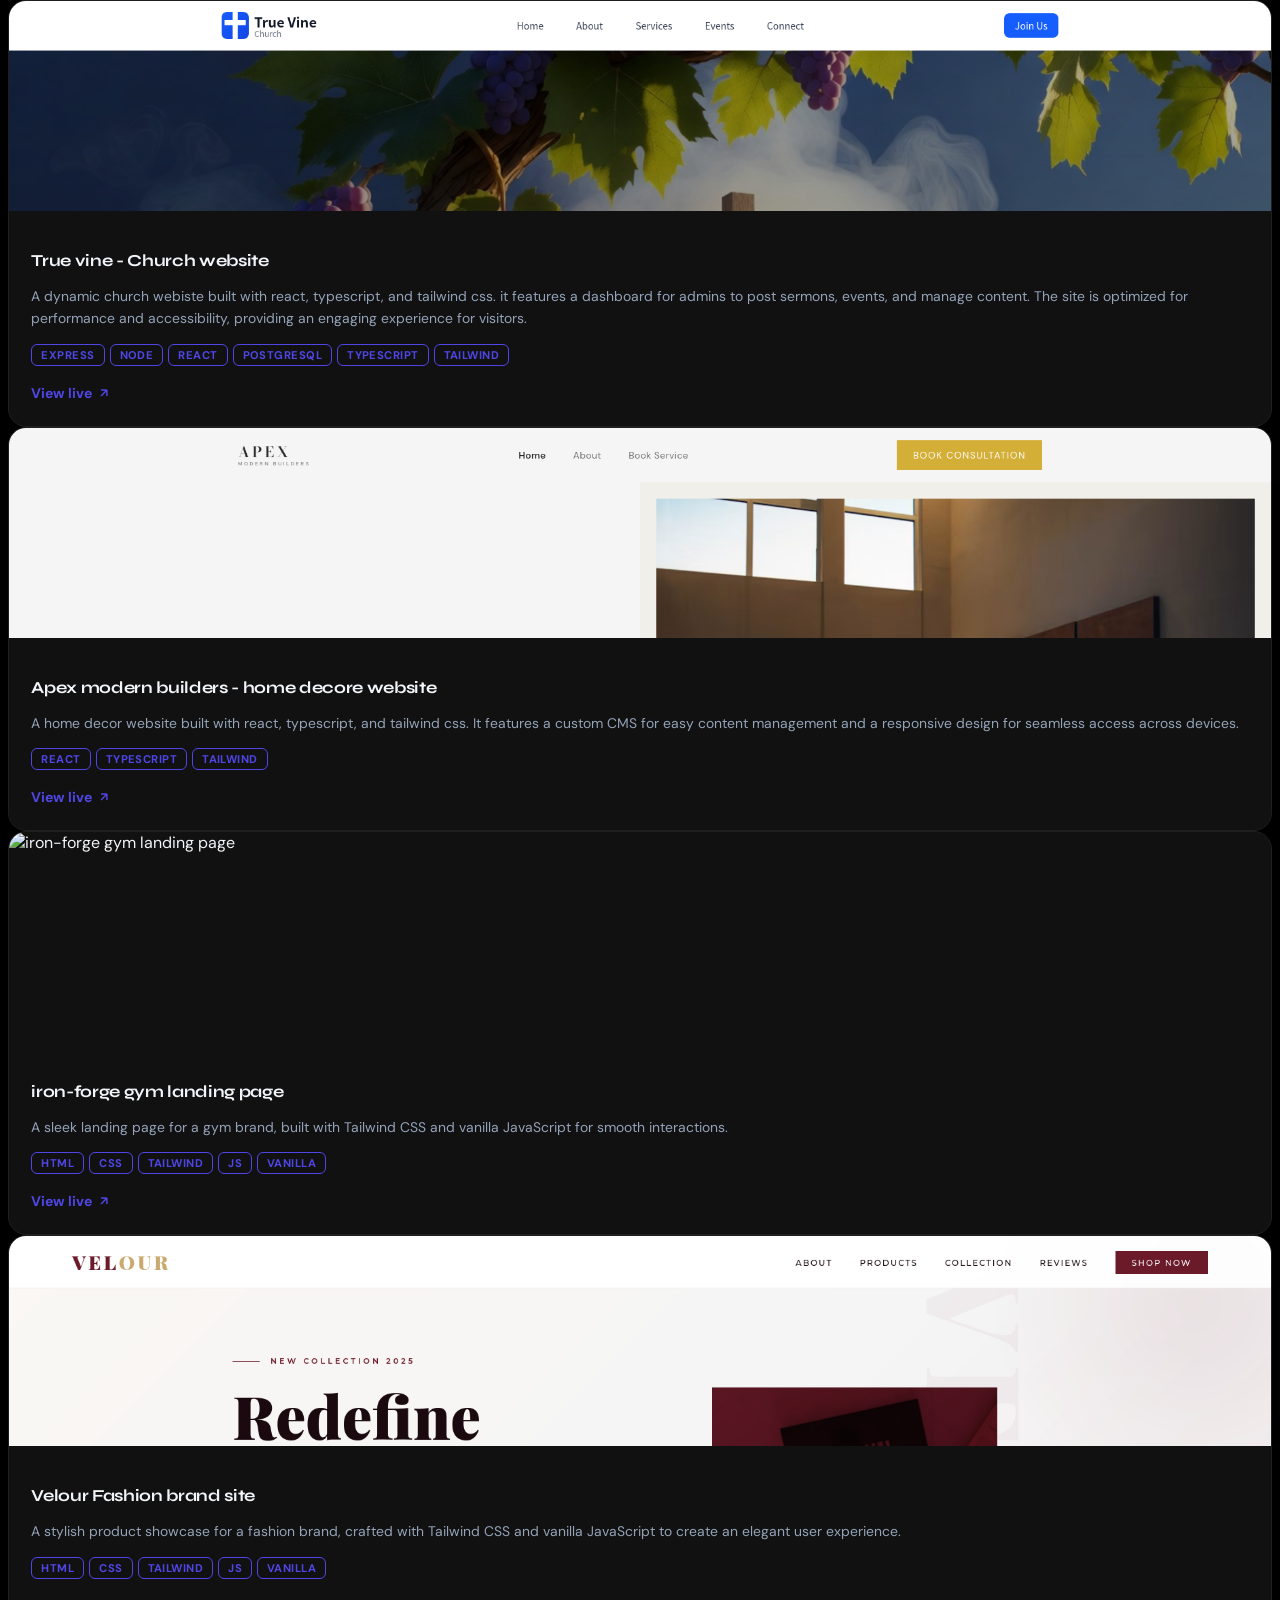
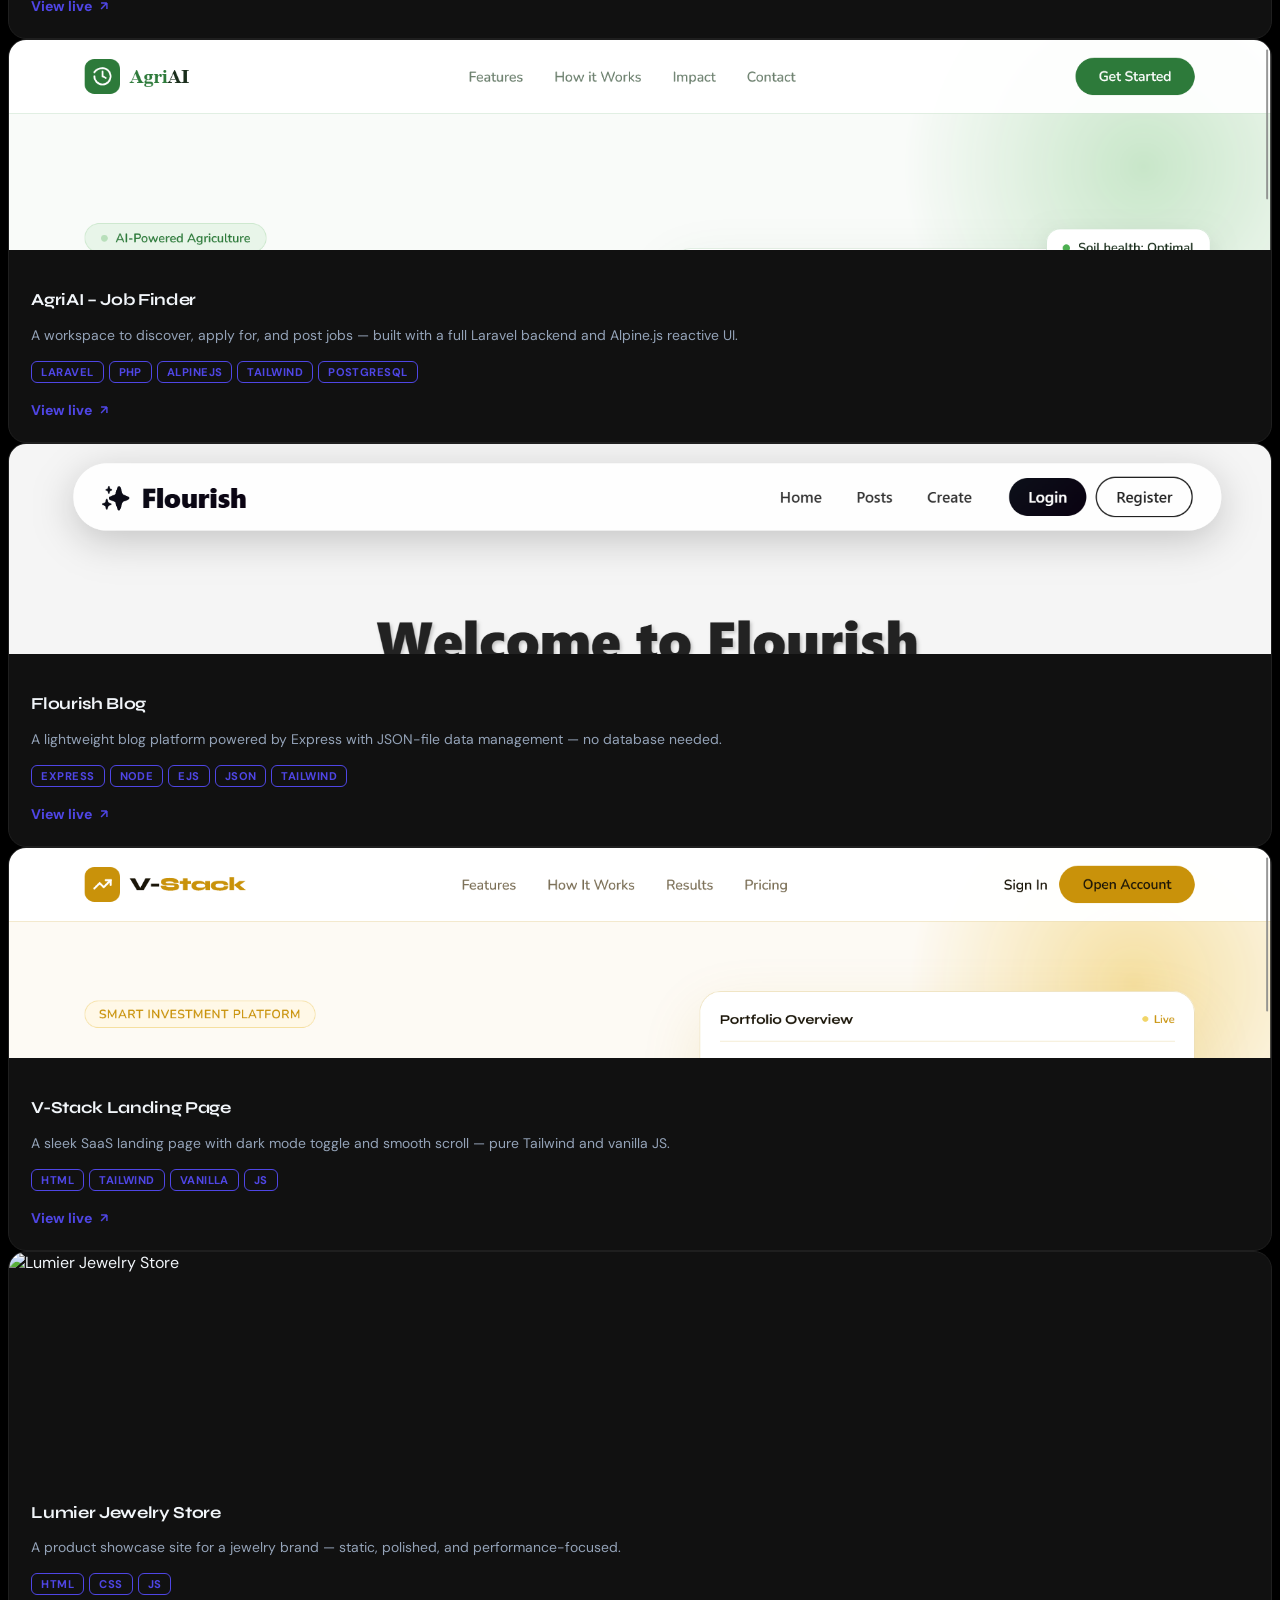
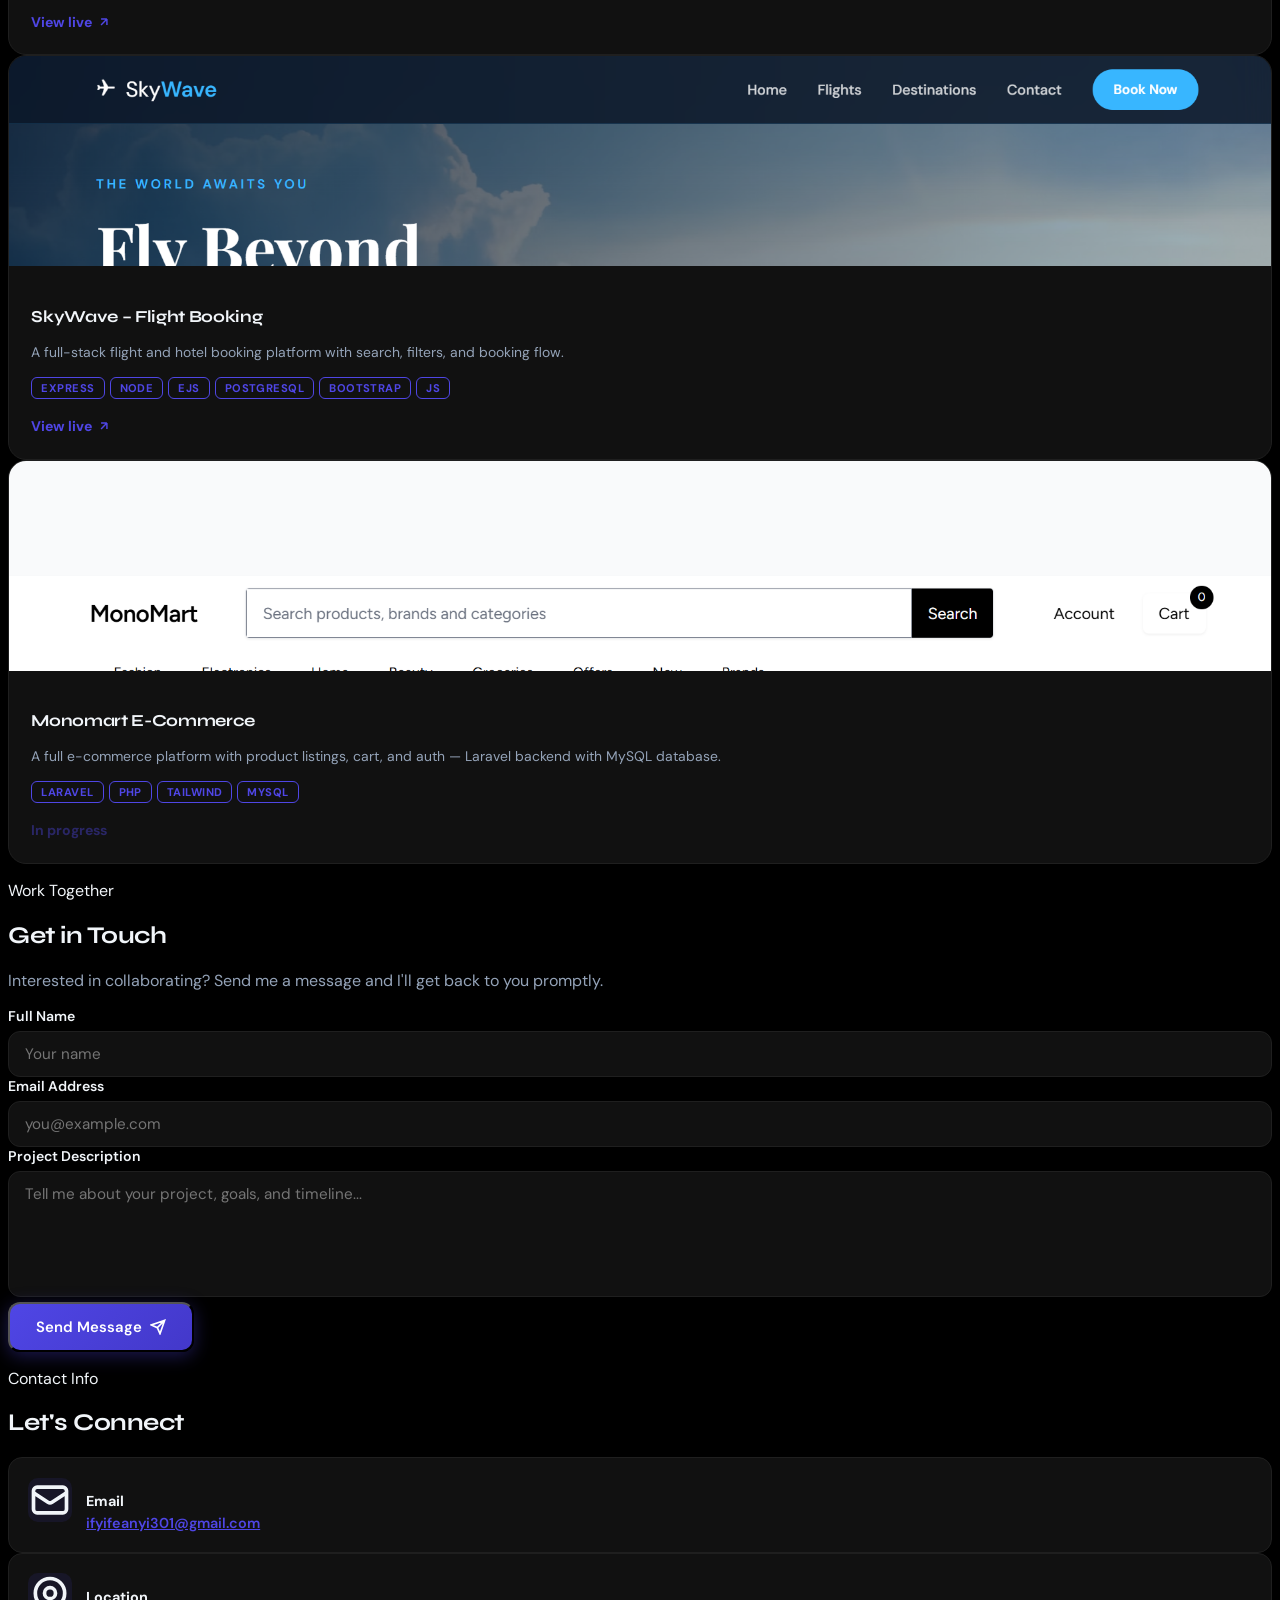
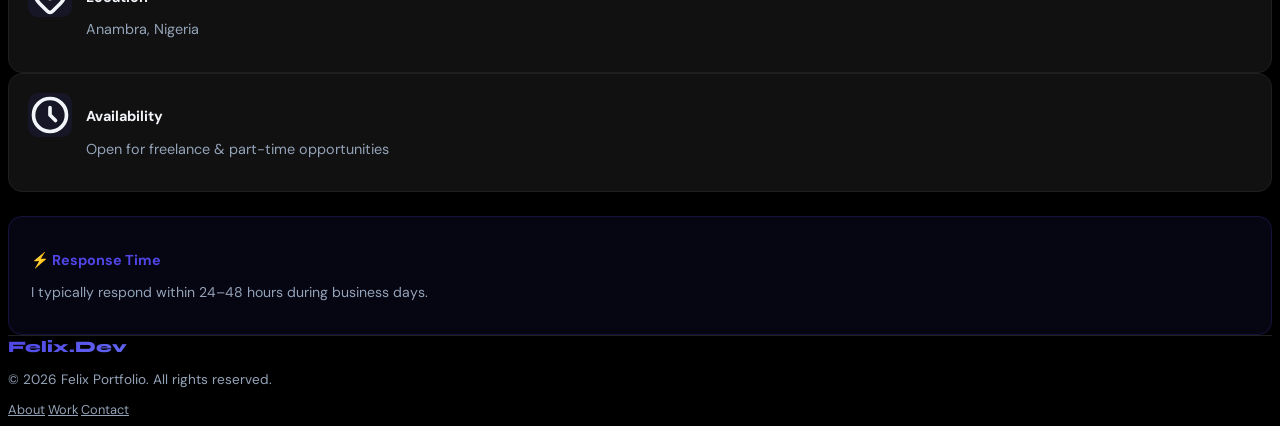
==== commit f4e6fc98: "code refactor and updates on styling" ====
--- a/index.html
+++ b/index.html
@@ -11,11 +11,11 @@
     <script src="https://cdn.tailwindcss.com"></script>
 </head>
 
-<body class="bg-white">
-
-    <!-- Cursor glow (dark mode only) -->
+<body>
+
+    <!-- Cursor glow (always enabled) -->
     <div id="cursorGlow"
-        style="position:fixed;width:320px;height:320px;border-radius:50%;pointer-events:none;z-index:9999;background:radial-gradient(circle,rgba(59,130,246,0.06) 0%,transparent 70%);transform:translate(-50%,-50%);opacity:0;transition:opacity 0.4s;top:0;left:0;">
+        style="position:fixed;width:320px;height:320px;border-radius:50%;pointer-events:none;z-index:9999;background:radial-gradient(circle,rgba(79,70,229,0.08) 0%,transparent 70%);transform:translate(-50%,-50%);opacity:0;transition:opacity 0.4s;top:0;left:0;">
     </div>
 
     <!-- ── Navigation ── -->
@@ -38,17 +38,7 @@
                     <a href="#featured" class="text-sm font-medium">Projects</a>
                     <a href="#contact" class="text-sm font-medium">Contact</a>
                     <a href="poster.html" class="text-sm font-medium">Card</a>
-                    <button id="themeToggle" aria-label="Toggle dark mode"
-                        class="ml-1 p-2 rounded-full transition hover:bg-gray-100 dark:hover:bg-white/5">
-                        <svg id="sunIcon" class="w-5 h-5 hidden text-yellow-500" fill="currentColor"
-                            viewBox="0 0 24 24">
-                            <path
-                                d="M12 4a1 1 0 011-1V2a1 1 0 00-2 0v1a1 1 0 011 1zm0 16a1 1 0 01-1 1v1a1 1 0 002 0v-1a1 1 0 01-1-1zm8-8a1 1 0 011-1h1a1 1 0 000-2h-1a1 1 0 01-1 1zM4 12a1 1 0 01-1 1H2a1 1 0 000 2h1a1 1 0 001-1zm12.95-6.364a1 1 0 011.414 0l.707.707a1 1 0 01-1.414 1.414l-.707-.707a1 1 0 010-1.414zM5.636 17.95a1 1 0 011.414 0l.707.707a1 1 0 01-1.414 1.414l-.707-.707a1 1 0 010-1.414zM17.95 17.95a1 1 0 010 1.414l-.707.707a1 1 0 01-1.414-1.414l.707-.707a1 1 0 011.414 0zM6.343 6.343a1 1 0 010 1.414l-.707.707A1 1 0 014.22 7.05l.707-.707a1 1 0 011.414 0zM12 7a5 5 0 100 10A5 5 0 0012 7z" />
-                        </svg>
-                        <svg id="moonIcon" class="w-5 h-5" fill="currentColor" viewBox="0 0 24 24">
-                            <path d="M21 12.79A9 9 0 1111.21 3a7 7 0 009.79 9.79z" />
-                        </svg>
-                    </button>
+
                 </div>
             </div>
 
@@ -58,11 +48,7 @@
                 <a href="#skills" class="block text-sm py-2 font-medium">Skills</a>
                 <a href="#featured" class="block text-sm py-2 font-medium">Projects</a>
                 <a href="#contact" class="block text-sm py-2 font-medium">Contact</a>
-                <a href="poster.html" class="block text-sm py-2 font-medium">Card</a>
-                <button id="themeToggleMobile" class="flex items-center gap-2 py-2 text-sm font-medium">
-                    <span id="mobileThemeLabel">Switch to Dark Mode</span>
-                </button>
-            </div>
+
         </div>
     </nav>
 
@@ -136,25 +122,29 @@
                 </div>
                 <div class="grid grid-cols-1 md:grid-cols-2 lg:grid-cols-4 gap-5">
                     <div class="service-card reveal" style="transition-delay:0s">
-                        <div class="service-icon" style="background:rgba(59,130,246,0.1);">🎨</div>
+                        <img src="./public/img/logo/tag.svg" alt="" class="w-6 h-6"
+                            style="margin-bottom:8px; background:rgba(79,70,229,0.1);" />
                         <h3>Front-end Development</h3>
                         <p>Modern responsive interfaces using HTML, CSS, JavaScript and Tailwind. Focused on
                             accessibility, performance, and clean code.</p>
                     </div>
                     <div class="service-card reveal" style="transition-delay:0.08s">
-                        <div class="service-icon" style="background:rgba(168,85,247,0.1);">🗄️</div>
+                        <img src="./public/img/logo/database.svg" alt="" class="w-6 h-6"
+                            style="margin-bottom:8px; background:rgba(79,70,229,0.1);" />
                         <h3>Database & Migrations</h3>
                         <p>Robust database design and migrations for easy access, manipulation, and proper control of
                             your data.</p>
                     </div>
                     <div class="service-card reveal" style="transition-delay:0.16s">
-                        <div class="service-icon" style="background:rgba(34,197,94,0.1);">🔧</div>
+                        <img src="./public/img/logo/consulting.svg" alt="" class="w-6 h-6"
+                            style="margin-bottom:8px; background:rgba(79,70,229,0.1);" />
                         <h3>Consulting</h3>
                         <p>Technical direction, code review, and strategy for teams building modern web applications and
                             resolving bugs.</p>
                     </div>
                     <div class="service-card reveal" style="transition-delay:0.24s">
-                        <div class="service-icon" style="background:rgba(249,115,22,0.1);">⚙️</div>
+                        <img src="./public/img/logo/server.svg" alt="" class="w-6 h-6"
+                            style="margin-bottom:8px; background:rgba(79,70,229,0.1);" />
                         <h3>Backend with PHP</h3>
                         <p>Solid backend and routing with PHP, Laravel, and Express.js — including database management
                             and API development.</p>
@@ -207,58 +197,88 @@
                     <p class="section-label">My Toolkit</p>
                     <h2 class="section-title">Skills & Expertise</h2>
                 </div>
-                <div class="grid grid-cols-2 md:grid-cols-3 lg:grid-cols-4 gap-3">
-                    <div class="skill-pill reveal" style="transition-delay:0s">
-                        <img src="public/img/logo/html.svg" alt="HTML" /><img src="public/img/logo/css.svg" alt="CSS"
-                            style="margin-left:-6px;" />
-                        <span>HTML & CSS</span>
-                    </div>
-                    <div class="skill-pill reveal" style="transition-delay:0.06s">
-                        <img src="public/img/logo/js.svg" alt="JS" />
-                        <span>JavaScript (ES6+)</span>
-                    </div>
-                    <div class="skill-pill reveal" style="transition-delay:0.12s">
-                        <img src="public/img/logo/node-js-svgrepo-com.svg" alt="Node" />
-                        <span>Node.js</span>
-                    </div>
-                    <div class="skill-pill reveal" style="transition-delay:0.18s">
-                        <img src="public/img/logo/tailwindcss.svg" alt="Tailwind" />
-                        <span>Tailwind CSS</span>
-                    </div>
-                    <div class="skill-pill reveal" style="transition-delay:0.24s">
-                        <img src="public/img/logo/bootstrap.svg" alt="Bootstrap" />
-                        <span>Bootstrap / Responsive</span>
-                    </div>
-                    <div class="skill-pill reveal" style="transition-delay:0.3s">
-                        <img src="public/img/logo/php.svg" alt="PHP" /><img src="public/img/logo/laravel.svg"
-                            alt="Laravel" style="margin-left:-4px;" />
-                        <span>PHP & Laravel</span>
-                    </div>
-                    <div class="skill-pill reveal" style="transition-delay:0.36s">
-                        <img src="public/img/logo/my-sql.svg" alt="MySQL" />
-                        <span>MySQL</span>
-                    </div>
-                    <div class="skill-pill reveal" style="transition-delay:0.42s">
-                        <img src="public/img/logo/postgre.svg" alt="PostgreSQL" />
-                        <span>PostgreSQL</span>
-                    </div>
-                    <div class="skill-pill reveal" style="transition-delay:0.48s">
-                        <img src="public/img/logo/github.svg" alt="GitHub" /><img src="public/img/logo/git.svg"
-                            alt="Git" style="margin-left:-4px;" />
-                        <span>Git & GitHub</span>
-                    </div>
-                    <div class="skill-pill reveal" style="transition-delay:0.54s"
-                        style="border:1px solid var(--border);">
-                        <span style="font-size:1.1rem;">🔌</span>
-                        <span>REST APIs</span>
-                    </div>
-                    <div class="skill-pill reveal" style="transition-delay:0.6s">
-                        <img src="public/img/logo/ejs.svg" alt="PostgreSQL" />
-                        <span>EJS Templates</span>
-                    </div>
-                    <div class="skill-pill reveal" style="transition-delay:0.66s">
-                        <img src="public/img/logo/express.svg" alt="Express.js" />
-                        <span>Express.js</span>
+
+                <!-- Frontend Skills -->
+                <div class="mb-10">
+                    <h3 class="text-lg font-semibold mb-4" style="color: var(--text);">Frontend</h3>
+                    <div class="grid grid-cols-2 md:grid-cols-3 lg:grid-cols-4 gap-3">
+                        <div class="skill-pill reveal" style="transition-delay:0s">
+                            <img src="public/img/logo/html.svg" alt="HTML" /><img src="public/img/logo/css.svg" alt="CSS"
+                                style="margin-left:-6px;" />
+                            <span>HTML & CSS</span>
+                        </div>
+                        <div class="skill-pill reveal" style="transition-delay:0.06s">
+                            <img src="public/img/logo/js.svg" alt="JS" />
+                            <span>JavaScript (ES6+)</span>
+                        </div>
+                        <div class="skill-pill reveal" style="transition-delay:0.12s">
+                            <img src="public/img/logo/tailwind.svg" alt="Tailwind" />
+                            <span>Tailwind CSS</span>
+                        </div>
+                        <div class="skill-pill reveal" style="transition-delay:0.18s">
+                            <img src="public/img/logo/bootstrap.svg" alt="Bootstrap" />
+                            <span>Bootstrap / Responsive</span>
+                        </div>
+                        <div class="skill-pill reveal" style="transition-delay:0.24s">
+                            <img src="public/img/logo/react.svg" alt="React" />
+                            <span>React</span>
+                        </div>
+                        <div class="skill-pill reveal" style="transition-delay:0.3s">
+                            <img src="public/img/logo/typescript.svg" alt="TypeScript" />
+                            <span>TypeScript</span>
+                        </div>
+                    </div>
+                </div>
+
+                <!-- Backend Skills -->
+                <div class="mb-10">
+                    <h3 class="text-lg font-semibold mb-4" style="color: var(--text);">Backend</h3>
+                    <div class="grid grid-cols-2 md:grid-cols-3 lg:grid-cols-4 gap-3">
+                        <div class="skill-pill reveal" style="transition-delay:0.36s">
+                            <img src="public/img/logo/node.svg" alt="Node" />
+                            <span>Node.js</span>
+                        </div>
+                        <div class="skill-pill reveal" style="transition-delay:0.42s">
+                            <img src="public/img/logo/express.svg" alt="Express.js" />
+                            <span>Express.js</span>
+                        </div>
+                        <div class="skill-pill reveal" style="transition-delay:0.48s">
+                            <img src="public/img/logo/php.svg" alt="PHP" /><img src="public/img/logo/laravel.svg"
+                                alt="Laravel" style="margin-left:-4px;" />
+                            <span>PHP & Laravel</span>
+                        </div>
+                        <div class="skill-pill reveal" style="transition-delay:0.54s">
+                            <img src="public/img/logo/ejs.svg" alt="EJS" />
+                            <span>EJS Templates</span>
+                        </div>
+                        <div class="skill-pill reveal" style="transition-delay:0.6s">
+                            <img src="public/img/logo/mysql.svg" alt="MySQL" />
+                            <span>MySQL</span>
+                        </div>
+                        <div class="skill-pill reveal" style="transition-delay:0.66s">
+                            <img src="public/img/logo/postgres.svg" alt="PostgreSQL" />
+                            <span>PostgreSQL</span>
+                        </div>
+                    </div>
+                </div>
+
+                <!-- Tools & Other -->
+                <div>
+                    <h3 class="text-lg font-semibold mb-4" style="color: var(--text);">Tools & Other</h3>
+                    <div class="grid grid-cols-2 md:grid-cols-3 lg:grid-cols-4 gap-3">
+                        <div class="skill-pill reveal" style="transition-delay:0.72s">
+                            <img src="public/img/logo/github.svg" alt="GitHub" /><img src="public/img/logo/git.svg"
+                                alt="Git" style="margin-left:-4px;" />
+                            <span>Git & GitHub</span>
+                        </div>
+                        <div class="skill-pill reveal" style="transition-delay:0.78s">
+                            <img src="public/img/logo/restapi.svg" alt="REST API" />
+                            <span>REST APIs</span>
+                        </div>
+                          <div class="skill-pill reveal" style="transition-delay:0.78s">
+                            <img src="public/img/logo/vscode.svg" alt="vscode" />
+                            <span>Vscode</span>
+                        </div>
                     </div>
                 </div>
             </div>
@@ -326,8 +346,8 @@
                         <h2 class="section-title mb-6">Let's Connect</h2>
 
                         <div class="contact-info-item">
-                            <div class="contact-icon-box" style="background:rgba(59,130,246,0.1);">
-                                <svg class="w-5 h-5 text-blue-500" fill="none" stroke="currentColor"
+                            <div class="contact-icon-box" style="background:rgba(79,70,229,0.1);">
+                                <svg class="w-5 h-5 text-indigo-500" fill="none" stroke="currentColor"
                                     viewBox="0 0 24 24">
                                     <path stroke-linecap="round" stroke-linejoin="round" stroke-width="2"
                                         d="M3 8l7.89 5.26a2 2 0 002.22 0L21 8M5 19h14a2 2 0 002-2V7a2 2 0 00-2-2H5a2 2 0 00-2 2v10a2 2 0 002 2z" />
@@ -342,8 +362,8 @@
                         </div>
 
                         <div class="contact-info-item">
-                            <div class="contact-icon-box" style="background:rgba(34,197,94,0.1);">
-                                <svg class="w-5 h-5 text-green-500" fill="none" stroke="currentColor"
+                            <div class="contact-icon-box" style="background:rgba(79,70,229,0.1);">
+                                <svg class="w-5 h-5 text-indigo-500" fill="none" stroke="currentColor"
                                     viewBox="0 0 24 24">
                                     <path stroke-linecap="round" stroke-linejoin="round" stroke-width="2"
                                         d="M17.657 16.657L13.414 20.9a1.998 1.998 0 01-2.827 0l-4.244-4.243a8 8 0 1111.314 0z" />
@@ -359,8 +379,8 @@
                         </div>
 
                         <div class="contact-info-item">
-                            <div class="contact-icon-box" style="background:rgba(168,85,247,0.1);">
-                                <svg class="w-5 h-5 text-purple-500" fill="none" stroke="currentColor"
+                            <div class="contact-icon-box" style="background:rgba(79,70,229,0.1);">
+                                <svg class="w-5 h-5 text-indigo-500" fill="none" stroke="currentColor"
                                     viewBox="0 0 24 24">
                                     <path stroke-linecap="round" stroke-linejoin="round" stroke-width="2"
                                         d="M12 8v4l3 3m6-3a9 9 0 11-18 0 9 9 0 0118 0z" />
@@ -375,8 +395,8 @@
                         </div>
 
                         <div
-                            style="margin-top:1.5rem;padding:1.2rem 1.4rem;border-radius:14px;background:rgba(59,130,246,0.08);border:1px solid rgba(59,130,246,0.2);">
-                            <p style="font-weight:700;font-size:0.9rem;color:var(--accent);margin-bottom:4px;">⚡
+                            style="margin-top:1.5rem;padding:1.2rem 1.4rem;border-radius:14px;background:rgba(79,70,229,0.08);border:1px solid rgba(79,70,229,0.2);">
+                            <p style="font-weight:700;font-size:0.9rem;color:#4f46e5;margin-bottom:4px;">⚡
                                 Response Time</p>
                             <p style="color:var(--muted);font-size:0.88rem;">I typically respond within 24–48 hours
                                 during business days.</p>
@@ -391,7 +411,7 @@
     <footer class="py-6 px-4 sm:px-6">
         <div class="max-w-6xl mx-auto flex flex-col sm:flex-row items-center justify-between gap-3">
             <span class="logo-gradient font-bold text-lg">Felix.Dev</span>
-            <p style="color:var(--muted);font-size:0.85rem;">© 2025 Felix Portfolio. All rights reserved.</p>
+            <p style="color:var(--muted);font-size:0.85rem;">© 2026 Felix Portfolio. All rights reserved.</p>
             <div class="flex gap-4" style="color:var(--muted);font-size:0.8rem;">
                 <a href="#about" style="color:var(--muted);">About</a>
                 <a href="#featured" style="color:var(--muted);">Work</a>
@@ -404,23 +424,17 @@
     <script src="public/js/toggle.js"></script>
     <script src="public/js/portfolio.js"></script>
     <script>
-        // Cursor glow
+        // Cursor glow - always enabled with indigo theme
         const glow = document.getElementById('cursorGlow');
         document.addEventListener('mousemove', e => {
             glow.style.left = e.clientX + 'px';
             glow.style.top = e.clientY + 'px';
+            glow.style.opacity = '1';
         });
-        document.documentElement.addEventListener('classChange', () => {
-            glow.style.opacity = document.documentElement.classList.contains('dark') ? '1' : '0';
+        // Hide glow when mouse leaves window
+        document.addEventListener('mouseleave', () => {
+            glow.style.opacity = '0';
         });
-        // Check on load
-        function updateGlow() {
-            glow.style.opacity = document.documentElement.classList.contains('dark') ? '1' : '0';
-        }
-        updateGlow();
-        // Watch for dark mode toggle
-        const observer = new MutationObserver(updateGlow);
-        observer.observe(document.documentElement, { attributes: true, attributeFilter: ['class'] });
     </script>
 
 </body>
--- a/public/css/style.css
+++ b/public/css/style.css
@@ -1,26 +1,16 @@
 @import url('https://fonts.googleapis.com/css2?family=Syne:wght@400;600;700;800&family=DM+Sans:ital,opsz,wght@0,9..40,300;0,9..40,400;0,9..40,500;1,9..40,300&display=swap');
 
 :root {
-  --accent: #3b82f6;
-  --accent-glow: rgba(59, 130, 246, 0.25);
-  --accent2: #06b6d4;
-  --bg: #ffffff;
-  --bg2: #f8fafc;
-  --surface: #ffffff;
-  --border: #e2e8f0;
-  --text: #0f172a;
-  --muted: #64748b;
-  --nav-bg: rgba(255, 255, 255, 0.72);
-}
-
-.dark {
+  --accent: #4f46e5;
+  --accent-glow: rgba(79, 70, 229, 0.25);
+  --accent2: #6366f1;
   --bg: #000000;
   --bg2: #000000;
   --surface: #111111;
-  --border: #1e1e1e;
-  --text: #f8fafc;
+  --border: #1f1f1f;
+  --text: #f1f5f9;
   --muted: #94a3b8;
-  --nav-bg: rgba(0, 0, 0, 0.8);
+  --nav-bg: rgba(0, 0, 0, 0.85);
 }
 
 * {
@@ -34,8 +24,7 @@
 body {
   font-family: 'DM Sans', sans-serif;
   background: var(--bg);
-  color: black;
-  transition: background 0.3s ease, color 0.3s ease;
+  color: var(--text);
   overflow-x: hidden;
 }
 
@@ -53,24 +42,17 @@
   backdrop-filter: blur(20px) !important;
   -webkit-backdrop-filter: blur(20px) !important;
   border: 1px solid var(--border) !important;
-  box-shadow: 0 4px 24px rgba(0, 0, 0, 0.06) !important;
+  box-shadow: 0 4px 40px rgba(0, 0, 0, 0.7), 0 0 0 1px rgba(79, 70, 229, 0.07) !important;
   top: 14px !important;
   left: 50% !important;
   transform: translateX(-50%) !important;
   width: calc(100% - 40px) !important;
   max-width: 1100px !important;
   border-radius: 20px;
-  transition: background 0.3s ease, border-color 0.3s ease, box-shadow 0.3s !important;
 }
 
 nav.menu-open {
   border-radius: 20px;
-}
-
-.dark nav {
-  background: rgba(0, 0, 0, 0.85) !important;
-  border-color: #1e1e1e !important;
-  box-shadow: 0 4px 40px rgba(0, 0, 0, 0.7), 0 0 0 1px rgba(59, 130, 246, 0.07) !important;
 }
 
 nav a {
@@ -83,25 +65,17 @@
   color: var(--accent) !important;
 }
 
-.dark nav a {
-  color: #94a3b8 !important;
-}
-
-.dark nav a:hover {
-  color: #60a5fa !important;
-}
-
-.dark #mobileMenu {
-  border-color: #1e1e1e !important;
-}
-
-.dark #mobileMenuBtn svg {
-  stroke: #94a3b8;
+#mobileMenu {
+  border-color: var(--border) !important;
+}
+
+#mobileMenuBtn svg {
+  stroke: var(--text);
 }
 
 /* Logo gradient */
 .logo-gradient {
-  background: linear-gradient(135deg, #3b82f6, #06b6d4);
+  background: linear-gradient(135deg, #4f46e5, #6366f1);
   -webkit-background-clip: text;
   -webkit-text-fill-color: transparent;
   background-clip: text;
@@ -133,8 +107,8 @@
   pointer-events: none;
 }
 
-.dark .hero-bg-grid {
-  opacity: 0.12;
+.hero-bg-grid {
+  opacity: 0.08;
 }
 
 .hero-glow {
@@ -142,7 +116,7 @@
   width: 700px;
   height: 700px;
   border-radius: 50%;
-  background: radial-gradient(circle, rgba(59, 130, 246, 0.1) 0%, transparent 65%);
+  background: radial-gradient(circle, rgba(79, 70, 229, 0.1) 0%, transparent 65%);
   top: -150px;
   left: 50%;
   transform: translateX(-50%);
@@ -216,12 +190,8 @@
   color: var(--text);
 }
 
-.dark .hero-title {
-  color: #0f172a;;
-}
-
 .hero-title .blue-text {
-  background: linear-gradient(135deg, #3b82f6 30%, #06b6d4 100%);
+  background: linear-gradient(135deg, #4f46e5 30%, #6366f1 100%);
   -webkit-background-clip: text;
   -webkit-text-fill-color: transparent;
   background-clip: text;
@@ -240,13 +210,13 @@
   display: inline-flex;
   align-items: center;
   gap: 8px;
-  background: linear-gradient(135deg, #3b82f6, #2563eb);
+  background: linear-gradient(135deg, #4f46e5, #4338ca);
   color: #fff !important;
   font-weight: 600;
   padding: 13px 26px;
   border-radius: 12px;
   transition: all 0.25s;
-  box-shadow: 0 4px 18px rgba(59, 130, 246, 0.35);
+  box-shadow: 0 4px 18px rgba(79, 70, 229, 0.35);
   font-family: 'DM Sans', sans-serif;
   text-decoration: none;
   font-size: 0.93rem;
@@ -254,7 +224,7 @@
 
 .btn-primary:hover {
   transform: translateY(-2px);
-  box-shadow: 0 8px 28px rgba(59, 130, 246, 0.5);
+  box-shadow: 0 8px 28px rgba(79, 70, 229, 0.5);
 }
 
 .btn-outline {
@@ -297,7 +267,7 @@
   left: 0;
   right: 0;
   height: 3px;
-  background: linear-gradient(90deg, #3b82f6, #06b6d4);
+  background: linear-gradient(90deg, #4f46e5, #6366f1);
   transform: scaleX(0);
   transform-origin: left;
   transition: transform 0.3s ease;
@@ -309,18 +279,8 @@
 
 .service-card:hover {
   transform: translateY(-4px);
-  box-shadow: 0 16px 48px rgba(59, 130, 246, 0.1);
-  border-color: rgba(59, 130, 246, 0.25);
-}
-
-.dark .service-card {
-  background: #111111;
-  border-color: #1e1e1e;
-}
-
-.dark .service-card:hover {
-  border-color: rgba(59, 130, 246, 0.3);
-  box-shadow: 0 16px 48px rgba(59, 130, 246, 0.12);
+  box-shadow: 0 16px 48px rgba(79, 70, 229, 0.15);
+  border-color: rgba(79, 70, 229, 0.3);
 }
 
 .service-icon {
@@ -359,7 +319,7 @@
   position: absolute;
   inset: -8px;
   border-radius: 50%;
-  border: 2px dashed rgba(59, 130, 246, 0.35);
+  border: 2px dashed rgba(79, 70, 229, 0.4);
   animation: spin-slow 18s linear infinite;
 }
 
@@ -378,8 +338,8 @@
   height: 290px;
   border-radius: 50%;
   object-fit: cover;
-  border: 4px solid #3b82f6;
-  box-shadow: 0 0 50px rgba(59, 130, 246, 0.25), 0 0 100px rgba(59, 130, 246, 0.08);
+  border: 4px solid #4f46e5;
+  box-shadow: 0 0 50px rgba(79, 70, 229, 0.3), 0 0 100px rgba(79, 70, 229, 0.1);
   display: block;
 }
 
@@ -402,16 +362,7 @@
 .skill-pill:hover {
   transform: translateY(-3px) scale(1.02);
   border-color: var(--accent);
-  box-shadow: 0 8px 24px rgba(59, 130, 246, 0.12);
-}
-
-.dark .skill-pill {
-  background: #111111;
-  border-color: #1e1e1e;
-}
-
-.dark .skill-pill:hover {
-  border-color: #3b82f6;
+  box-shadow: 0 8px 24px rgba(79, 70, 229, 0.15);
 }
 
 .skill-pill img {
@@ -430,18 +381,8 @@
 
 .project-card:hover {
   transform: translateY(-6px);
-  box-shadow: 0 24px 64px rgba(0, 0, 0, 0.1);
-  border-color: rgba(59, 130, 246, 0.28);
-}
-
-.dark .project-card {
-  background: #111111;
-  border-color: #1e1e1e;
-}
-
-.dark .project-card:hover {
-  box-shadow: 0 24px 64px rgba(0, 0, 0, 0.65);
-  border-color: rgba(59, 130, 246, 0.4);
+  box-shadow: 0 24px 64px rgba(0, 0, 0, 0.5);
+  border-color: rgba(79, 70, 229, 0.4);
 }
 
 .project-img-wrap {
@@ -511,94 +452,99 @@
   border: 1px solid;
 }
 
+.tech-tag {
+  color: #4f46e5;
+  border-color: #4f46e5;
+}
+
 .tag-express {
   background: transparent;
-  color: var(--text);
-  border-color: var(--border);
+  color: #4f46e5;
+  border-color: #4f46e5;
 }
 
 .tag-php {
   background: transparent;
-  color: var(--text);
-  border-color: var(--border);
+  color: #4f46e5;
+  border-color: #4f46e5;
 }
 
 .tag-laravel {
   background: transparent;
-  color: var(--text);
-  border-color: var(--border);
+  color: #4f46e5;
+  border-color: #4f46e5;
 }
 
 .tag-html {
   background: transparent;
-  color: var(--text);
-  border-color: var(--border);
+  color: #4f46e5;
+  border-color: #4f46e5;
 }
 
 .tag-css {
   background: transparent;
-  color: var(--text);
-  border-color: var(--border);
+  color: #4f46e5;
+  border-color: #4f46e5;
 }
 
 .tag-js {
   background: transparent;
-  color: var(--text);
-  border-color: var(--border);
+  color: #4f46e5;
+  border-color: #4f46e5;
 }
 
 .tag-tailwind {
   background: transparent;
-  color: var(--text);
-  border-color: var(--border);
+  color: #4f46e5;
+  border-color: #4f46e5;
 }
 
 .tag-bootstrap {
   background: transparent;
-  color: var(--text);
-  border-color: var(--border);
+  color: #4f46e5;
+  border-color: #4f46e5;
 }
 
 .tag-postgresql {
   background: transparent;
-  color: var(--text);
-  border-color: var(--border);
+  color: #4f46e5;
+  border-color: #4f46e5;
 }
 
 .tag-mysql {
   background: transparent;
-  color: var(--text);
-  border-color: var(--border);
+  color: #4f46e5;
+  border-color: #4f46e5;
 }
 
 .tag-alpinejs {
   background: transparent;
-  color: var(--text);
-  border-color: var(--border);
+  color: #4f46e5;
+  border-color: #4f46e5;
 }
 
 .tag-ejs {
   background: transparent;
-  color: var(--text);
-  border-color: var(--border);
+  color: #4f46e5;
+  border-color: #4f46e5;
 }
 
 .tag-node {
   background: transparent;
-  color: var(--text);
-  border-color: var(--border);
+  color: #4f46e5;
+  border-color: #4f46e5;
 }
 
 .tag-json {
   background: transparent;
-  color: var(--text);
-  border-color: var(--border);
+  color: #4f46e5;
+  border-color: #4f46e5;
 }
 
 .tag-vanilla {
   background: transparent;
-  color: var(--text);
-  border-color: var(--border);
+  color: #4f46e5;
+  border-color: #4f46e5;
 }
 
 .project-link {
@@ -631,18 +577,8 @@
 }
 
 .contact-input:focus {
-  border-color: var(--accent);
-  box-shadow: 0 0 0 3px rgba(59, 130, 246, 0.13);
-}
-
-.dark .contact-input {
-  background: #111111;
-  border-color: #1e1e1e;
-  color: #f1f5f9;
-}
-
-.dark .contact-input::placeholder {
-  color: #374151;
+  /* border-color: var(--accent); */
+  box-shadow: 0 0 0 3px rgba(79, 70, 229, 0.15);
 }
 
 .contact-info-item {
@@ -660,11 +596,6 @@
   border-color: var(--accent);
 }
 
-.dark .contact-info-item {
-  background: #111111;
-  border-color: #1e1e1e;
-}
-
 .contact-icon-box {
   width: 44px;
   height: 44px;
@@ -682,51 +613,46 @@
   border-top: 1px solid var(--border);
 }
 
-.dark footer {
-  background: #000000;
-  border-color: #151515;
-}
-
-/* ── Dark mode global overrides ── */
-.dark body {
+/* ── Global overrides ── */
+body {
   background: #000000 !important;
 }
 
-.dark .text-gray-900 {
+.text-gray-900 {
   color: #f1f5f9 !important;
 }
 
-.dark .text-gray-700 {
+.text-gray-700 {
   color: #94a3b8 !important;
 }
 
-.dark .text-gray-600 {
+.text-gray-600 {
   color: #94a3b8 !important;
 }
 
-.dark .text-gray-400 {
+.text-gray-400 {
   color: #4b5563 !important;
 }
 
-.dark section {
+section {
   background-color: transparent !important;
 }
 
-.dark .bg-white {
+.bg-white {
   background-color: transparent !important;
 }
 
-.dark .bg-gray-50 {
+.bg-gray-50 {
   background-color: transparent !important;
 }
 
-.dark .bg-gradient-to-b {
+.bg-gradient-to-b {
   background: #000000 !important;
 }
 
-.dark .bg-gradient-to-br {
+.bg-gradient-to-br {
   background: #111111 !important;
-  border-color: #1e1e1e !important;
+  border-color: #1f1f1f !important;
 }
 
 /* ── Section bg alternation ── */
@@ -734,7 +660,7 @@
   background: var(--bg2);
 }
 
-.dark .section-dark-alt {
+.section-dark-alt {
   background: #000000;
 }
 
@@ -752,7 +678,7 @@
   border-radius: 3px;
 }
 
-.dark ::-webkit-scrollbar-thumb {
+::-webkit-scrollbar-thumb {
   background: #252525;
 }
 
@@ -761,7 +687,7 @@
   font-family: 'Syne', sans-serif;
   font-weight: 800;
   font-size: 2.4rem;
-  background: linear-gradient(135deg, #3b82f6, #06b6d4);
+  background: linear-gradient(135deg, #4f46e5, #6366f1);
   -webkit-background-clip: text;
   -webkit-text-fill-color: transparent;
   background-clip: text;
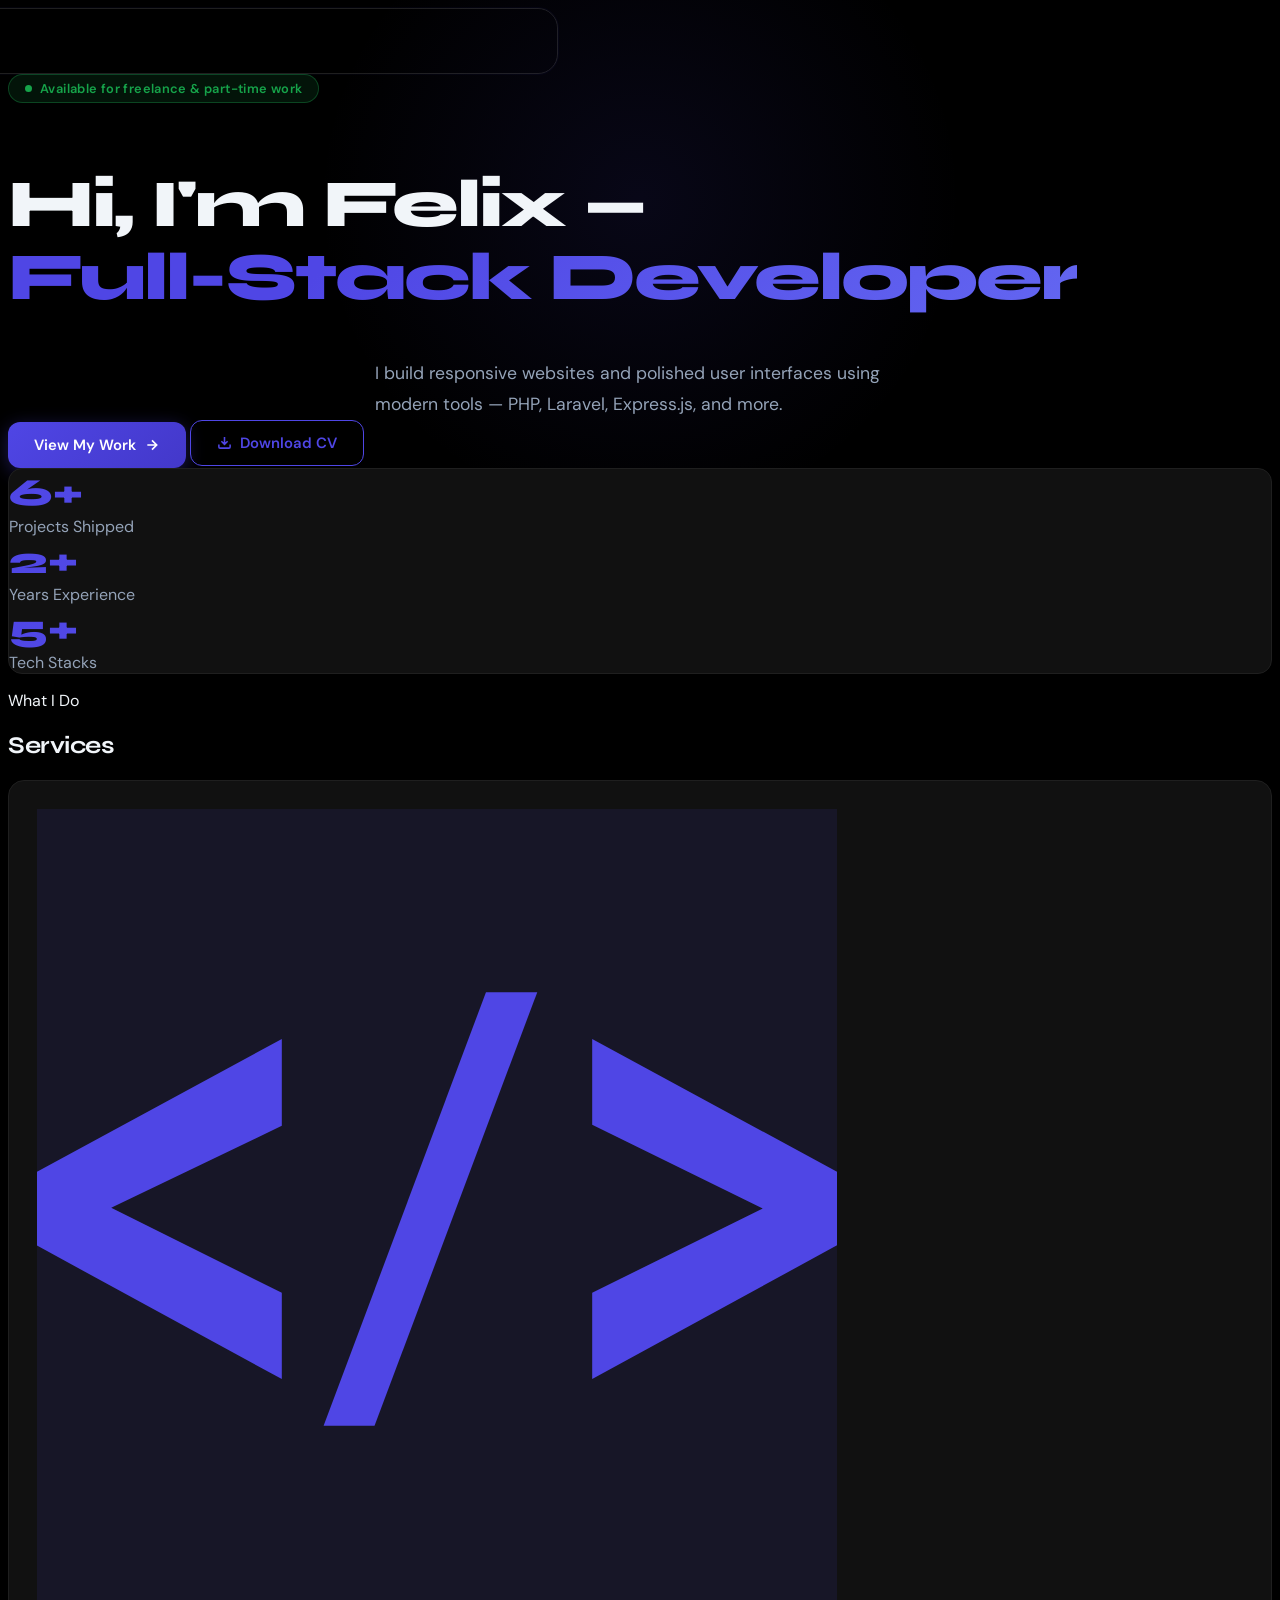
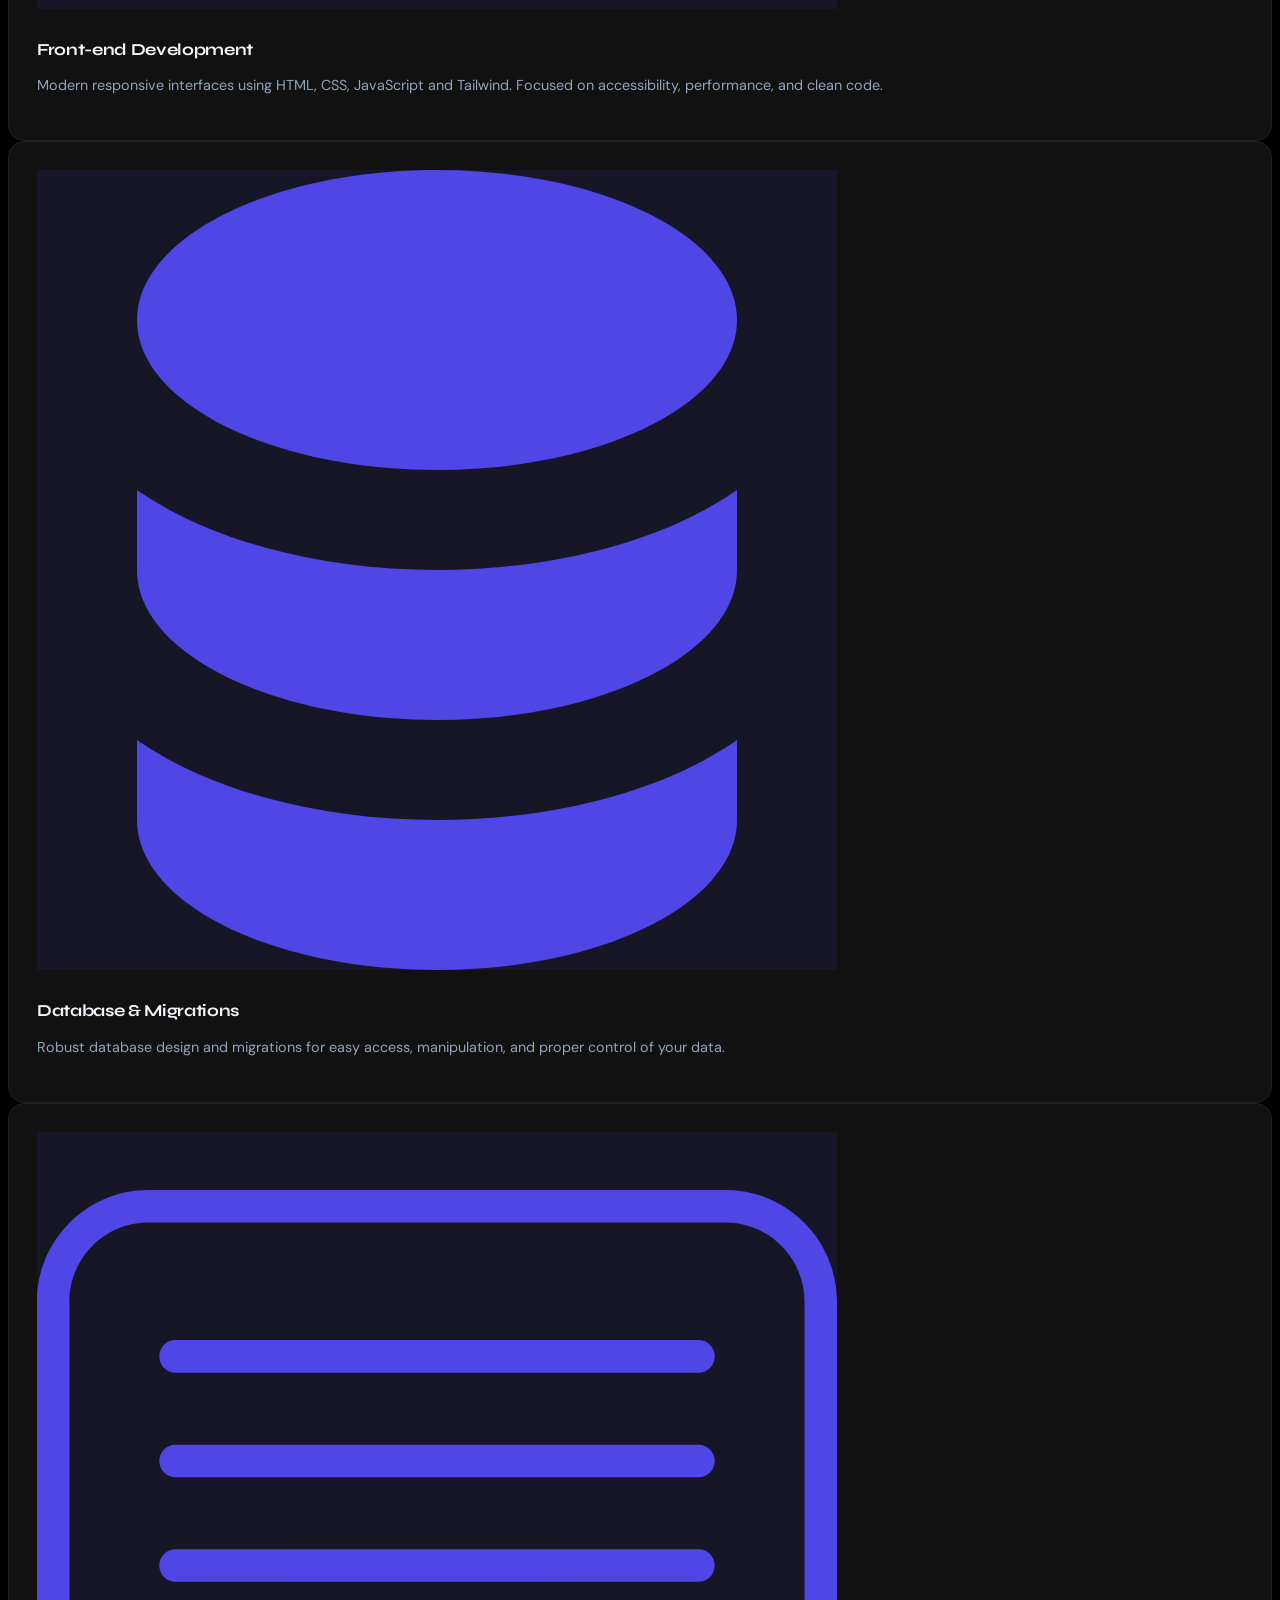
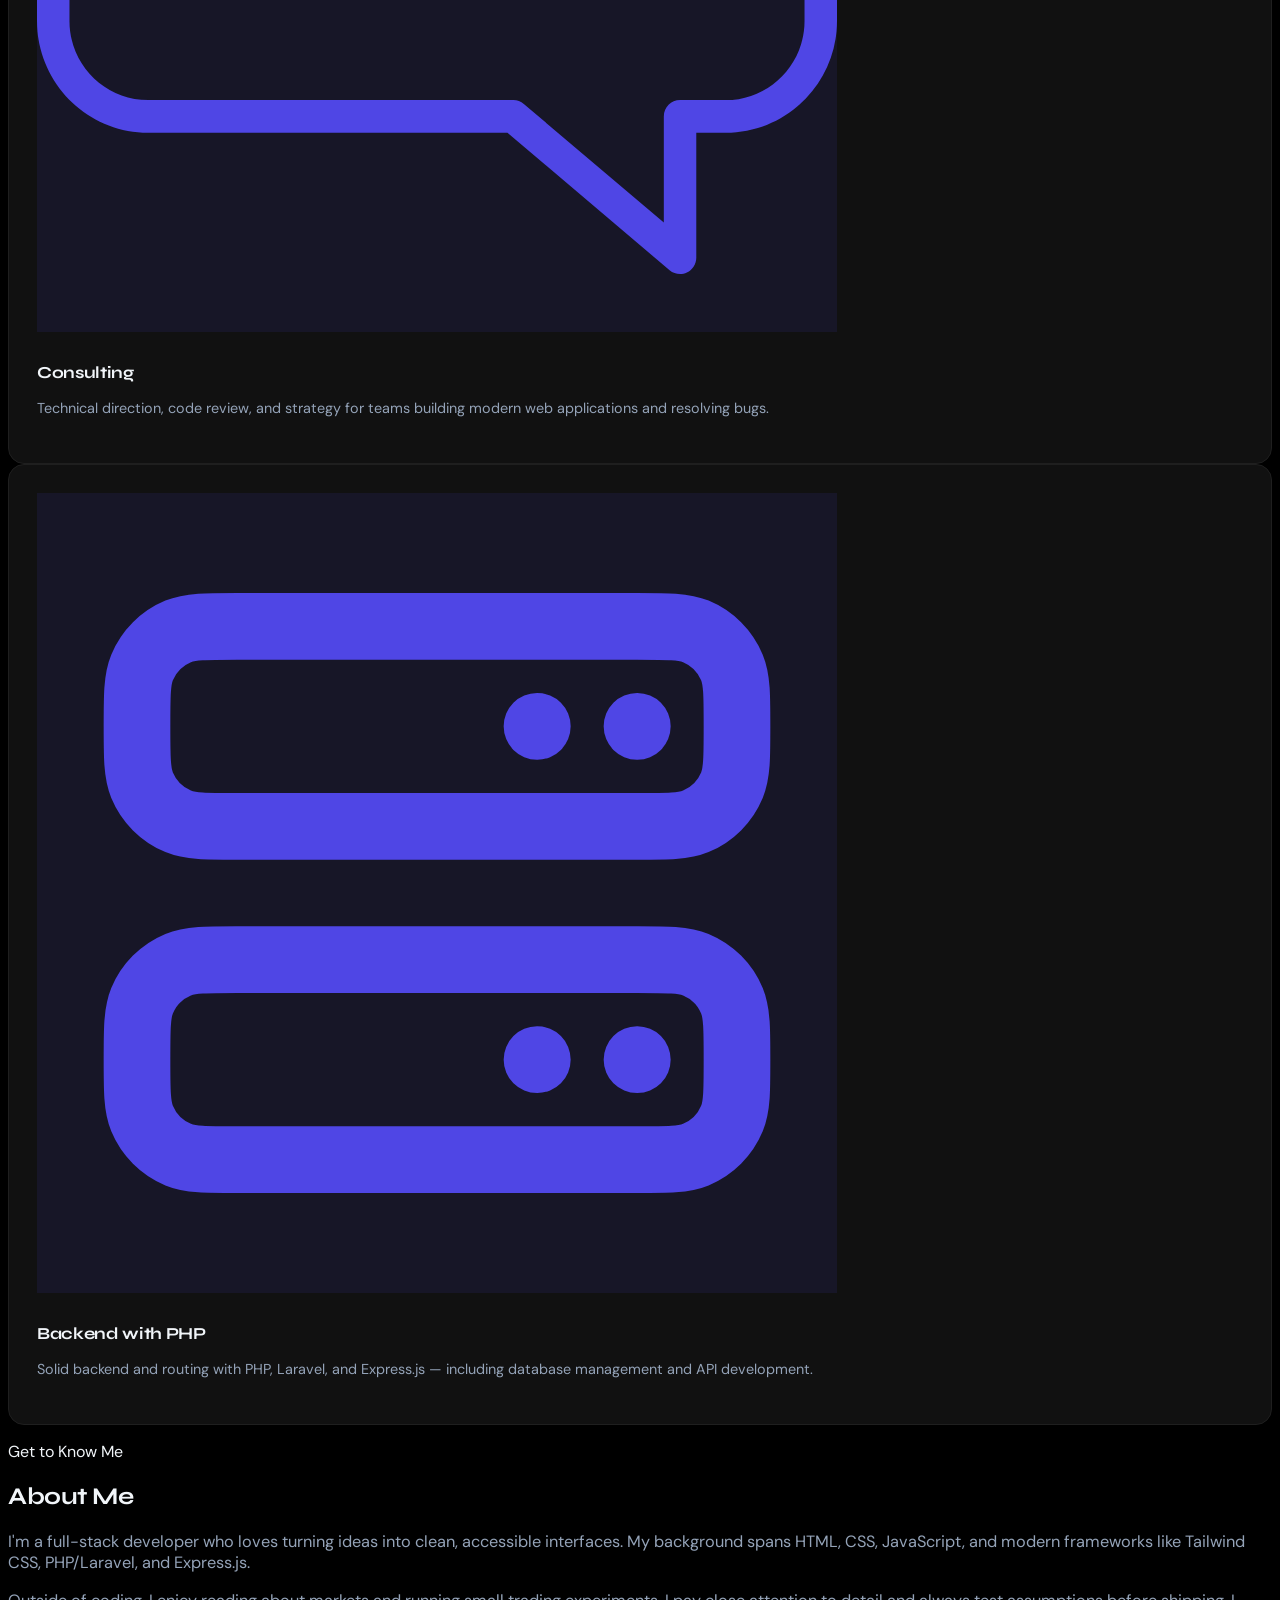
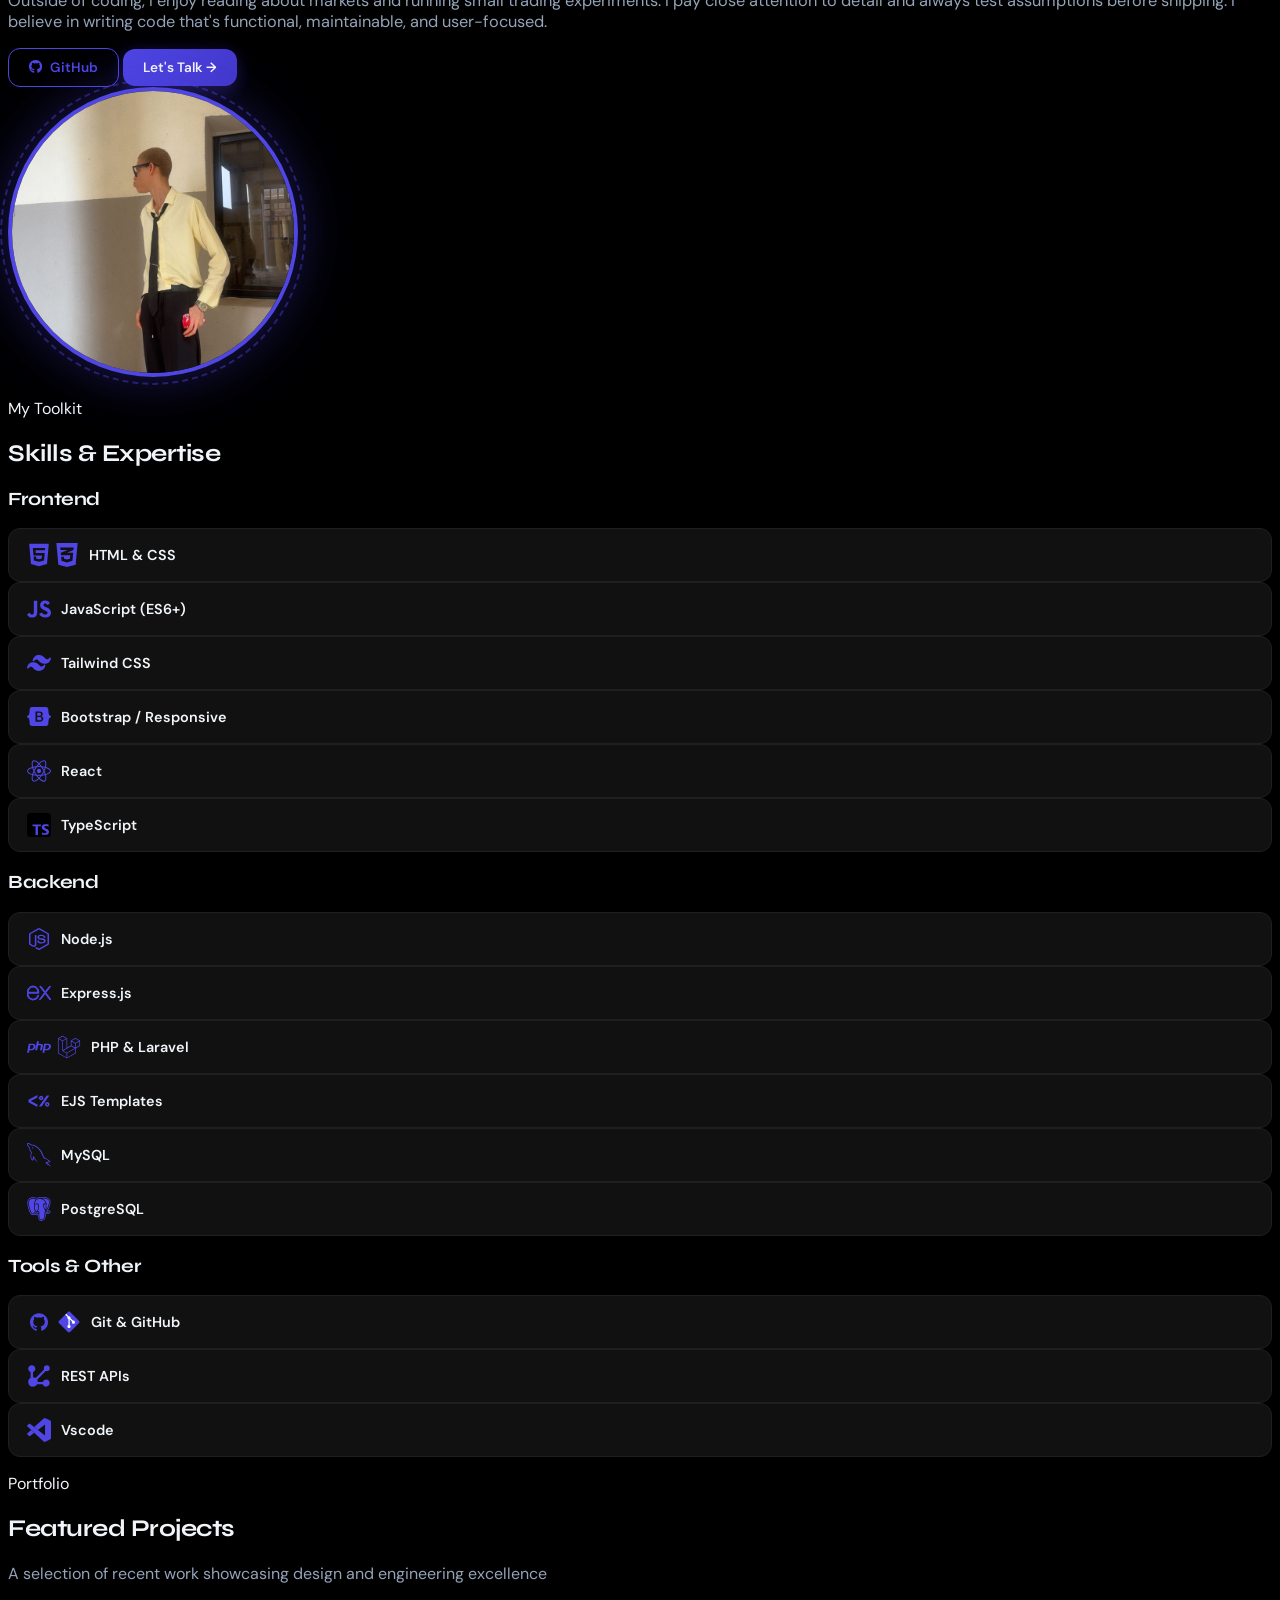
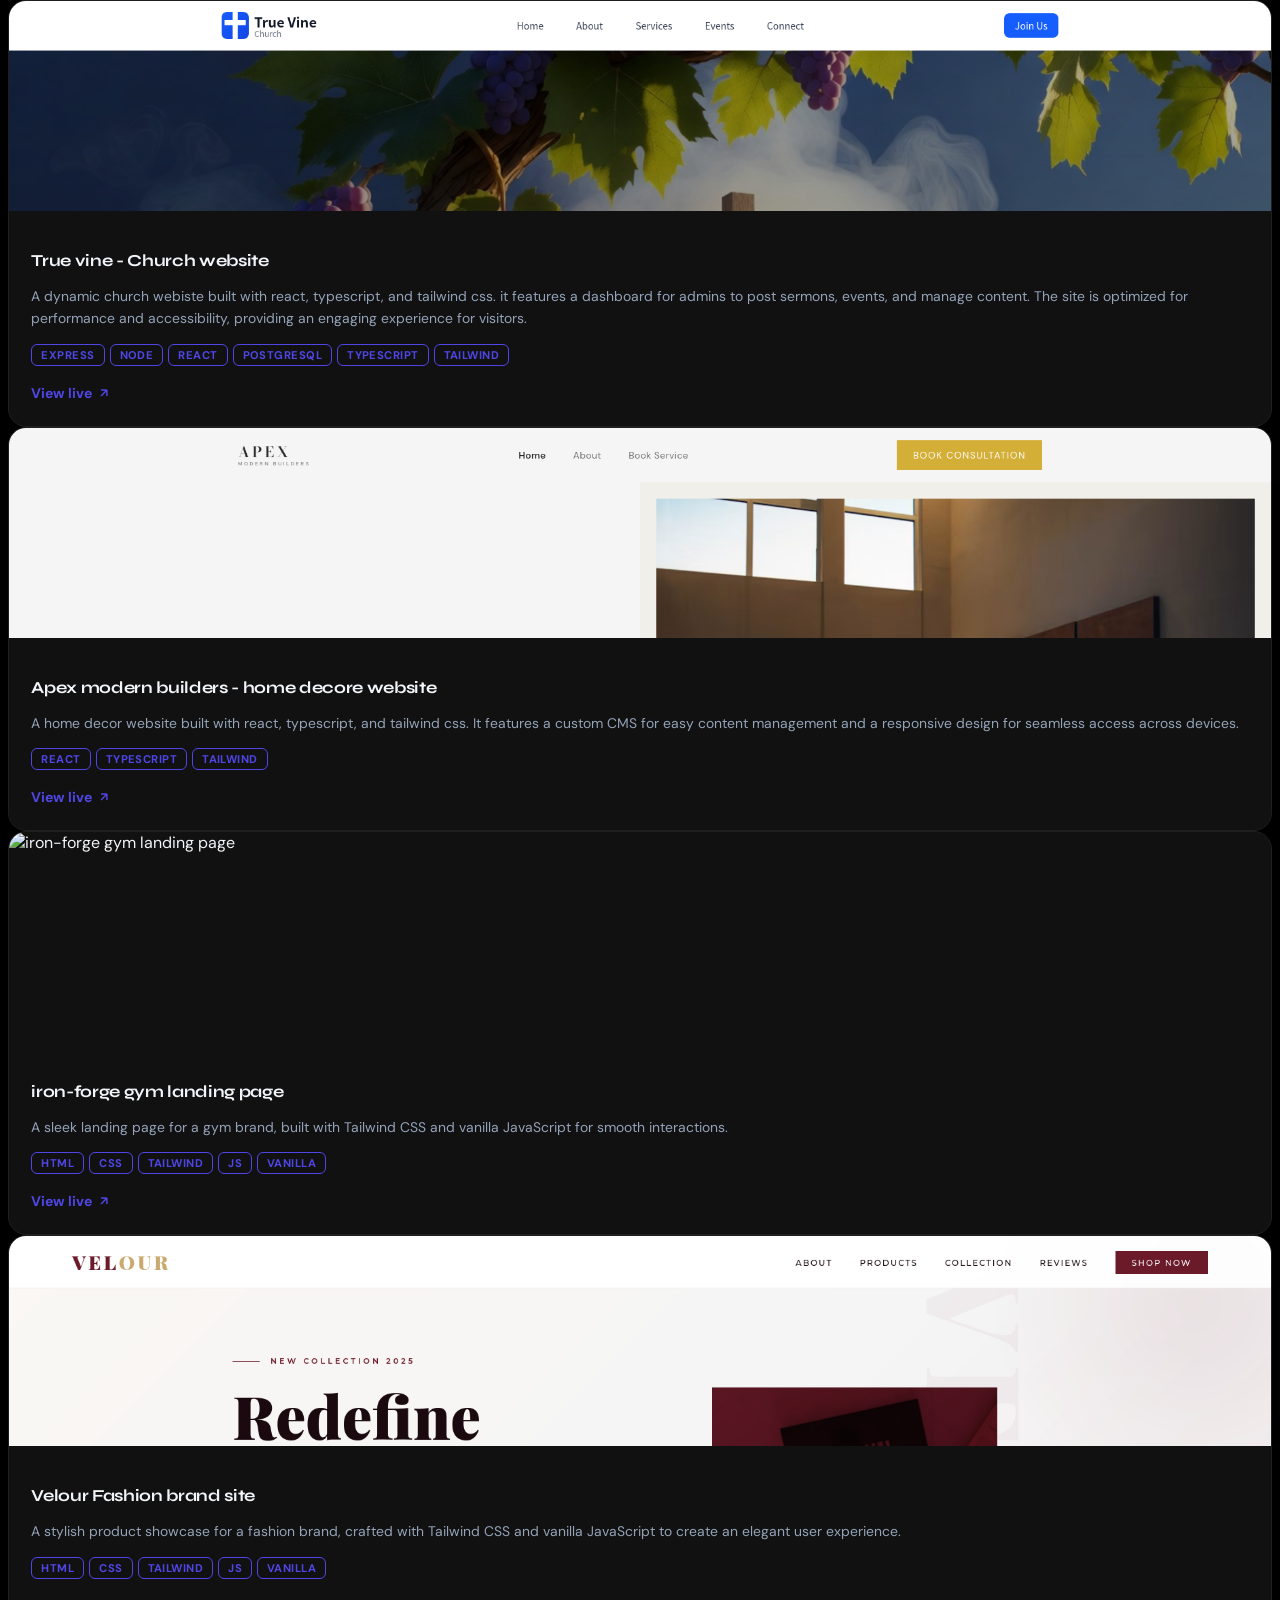
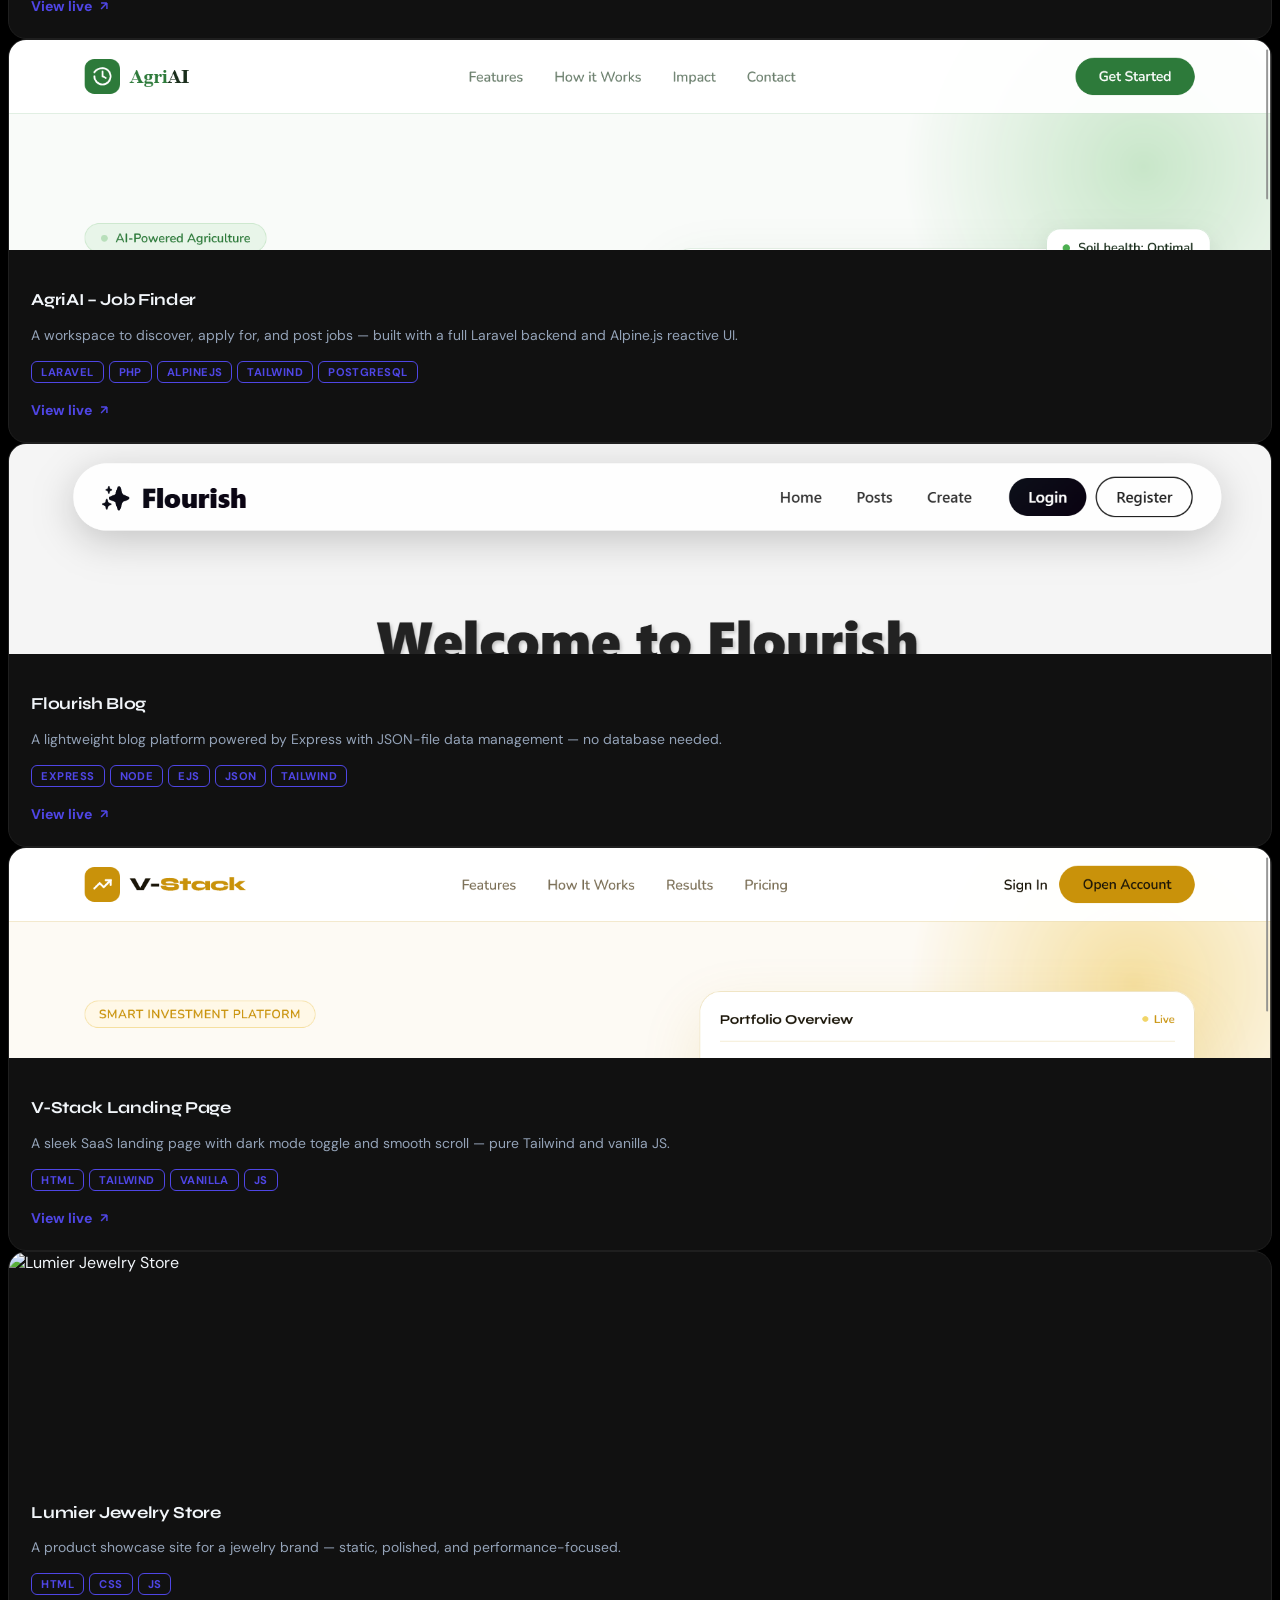
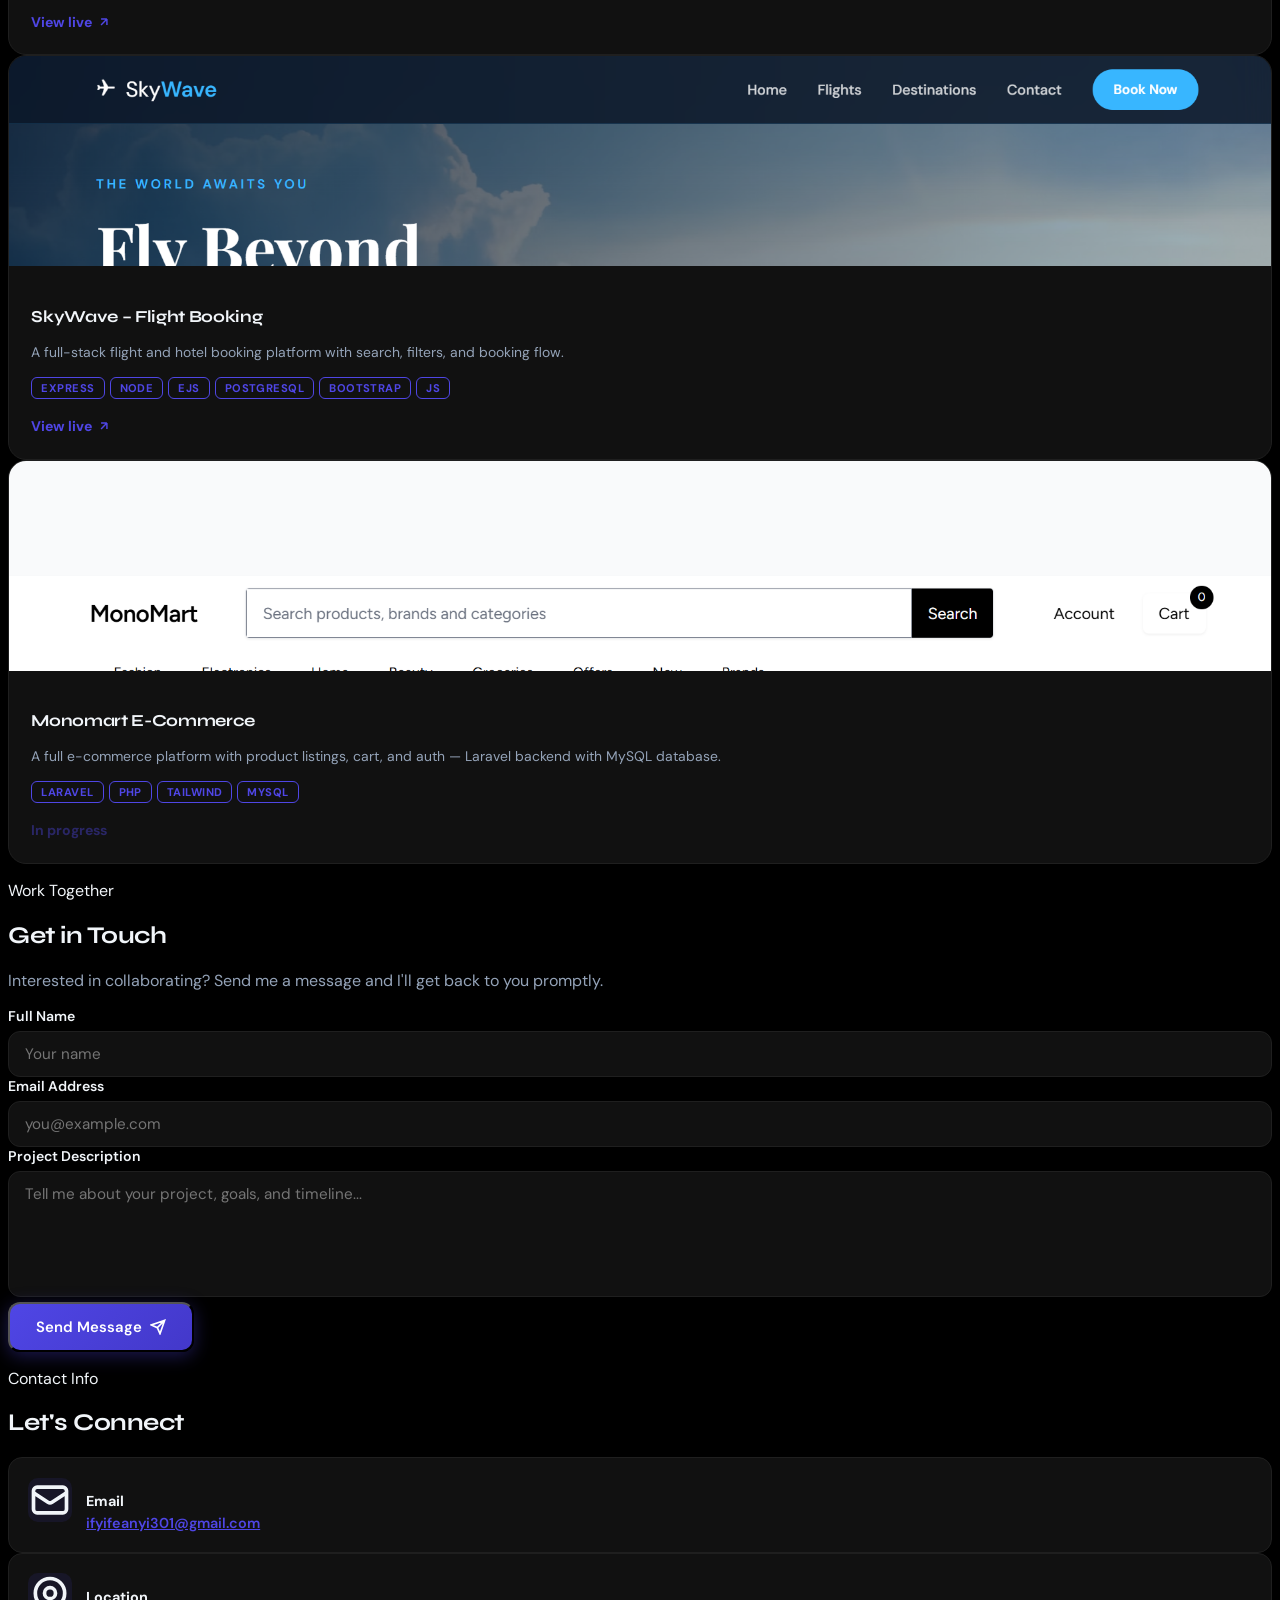
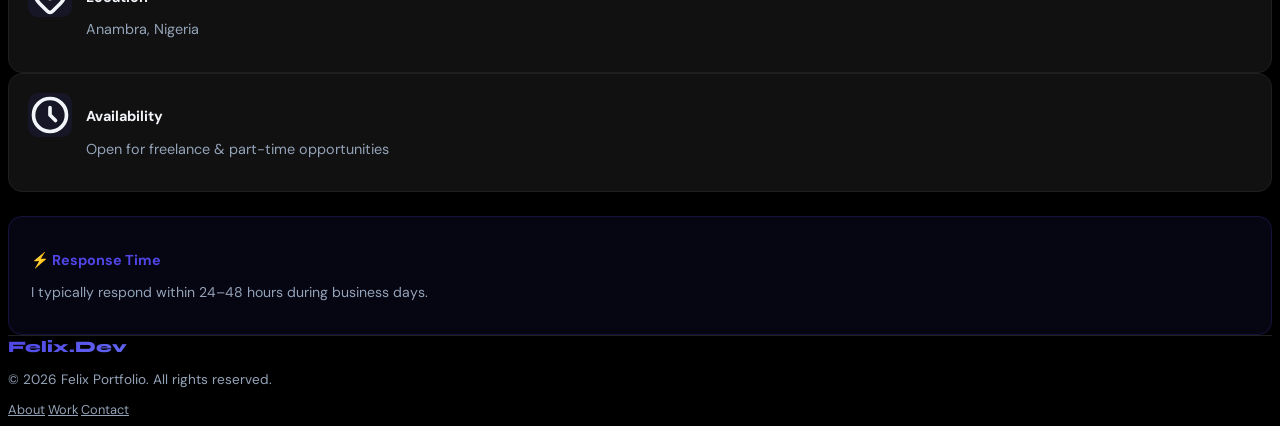
==== commit b6a4fb70: "change cv to updared version" ====
--- a/index.html
+++ b/index.html
@@ -83,7 +83,7 @@
                             <path d="M5 12h14M12 5l7 7-7 7" />
                         </svg>
                     </a>
-                    <a href="public/cv.pdf" download class="btn-outline">
+                    <a href="public/cv-original.pdf" download class="btn-outline">
                         <svg width="15" height="15" viewBox="0 0 24 24" fill="none" stroke="currentColor"
                             stroke-width="2.5">
                             <path d="M21 15v4a2 2 0 01-2 2H5a2 2 0 01-2-2v-4M7 10l5 5 5-5M12 15V3" />
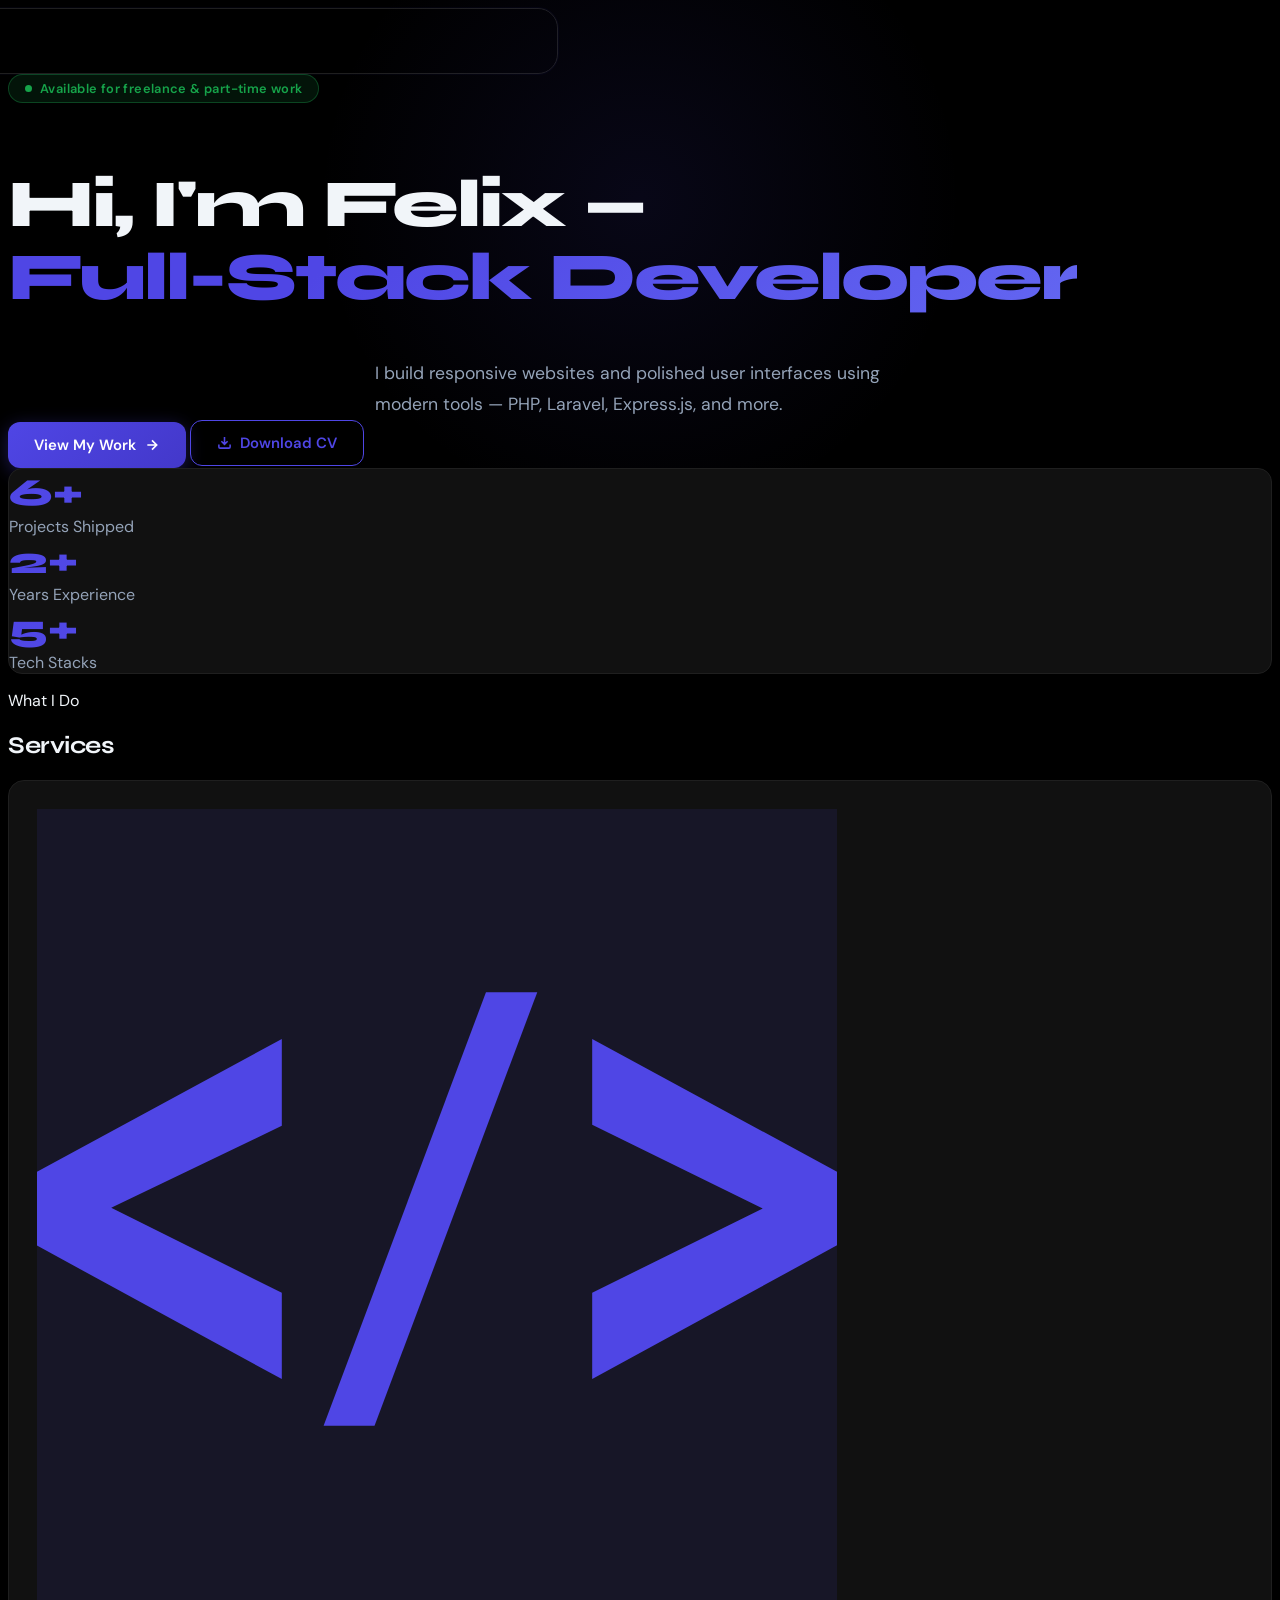
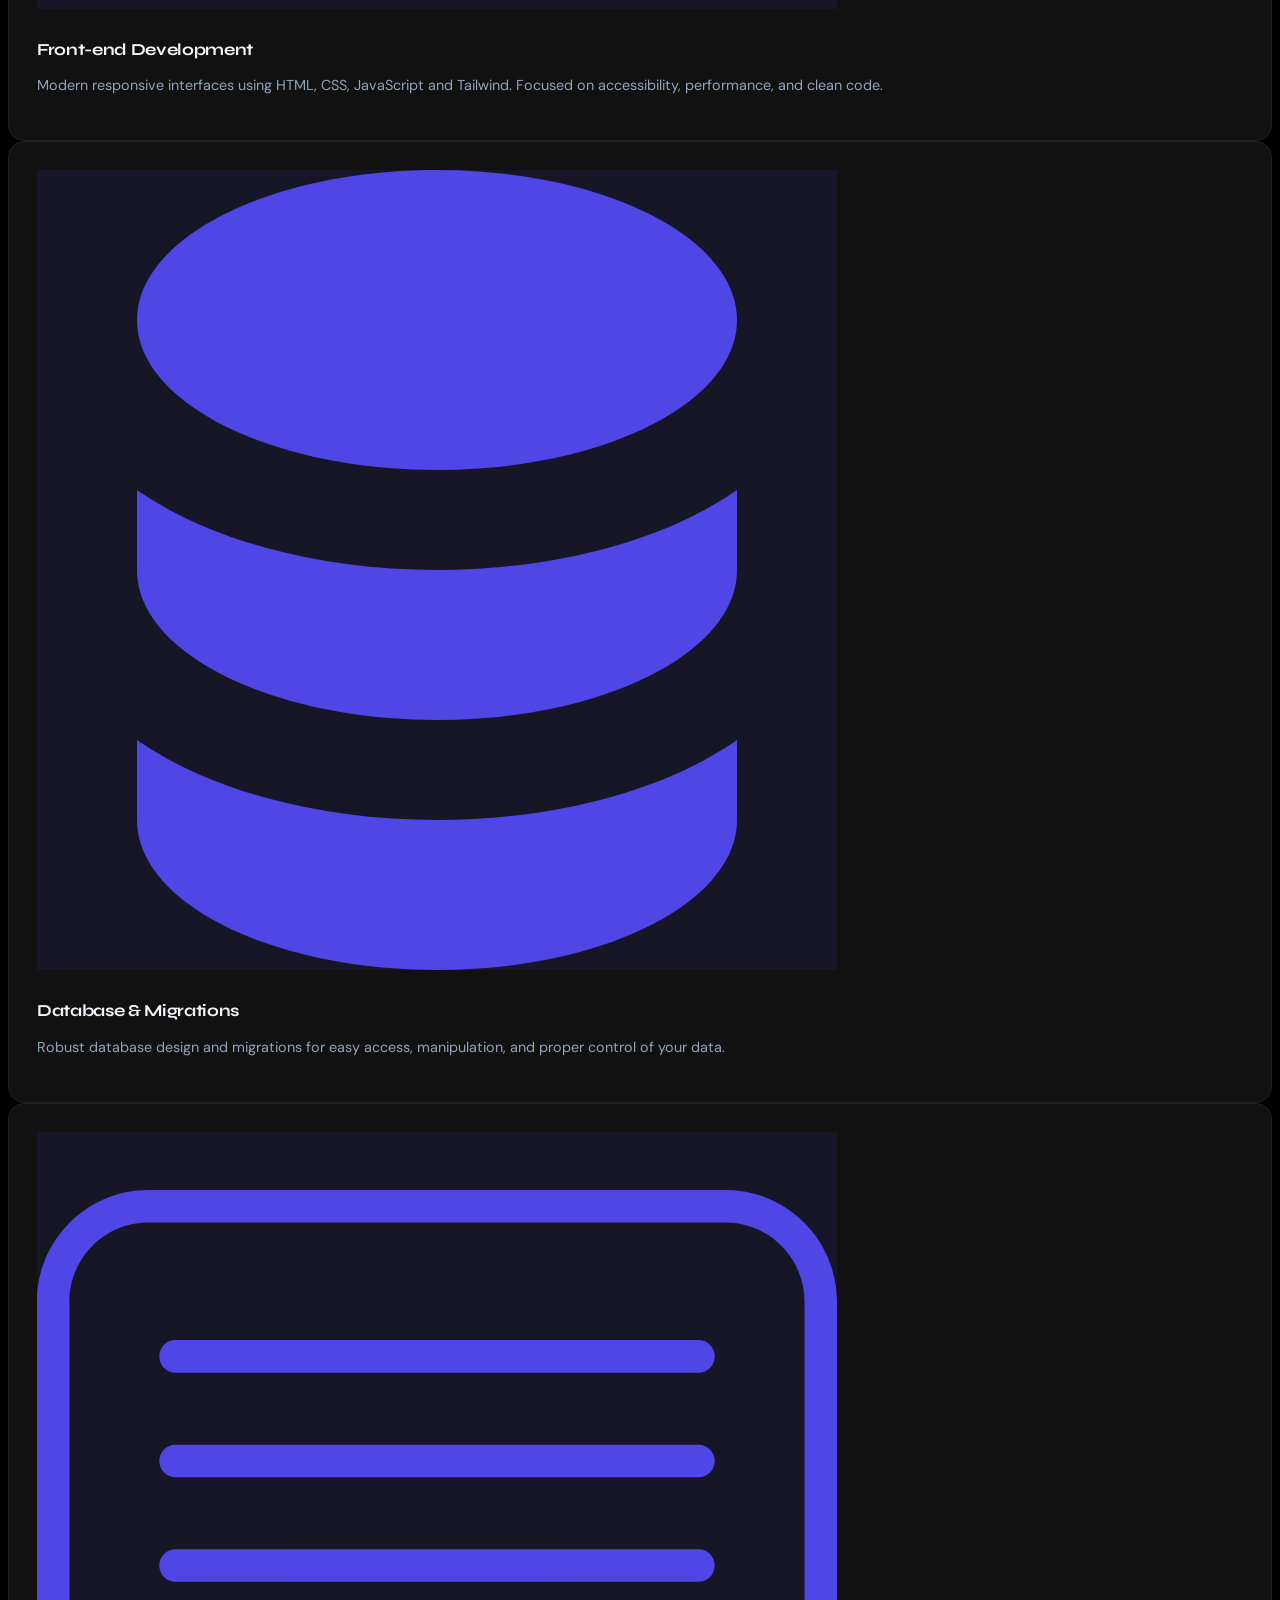
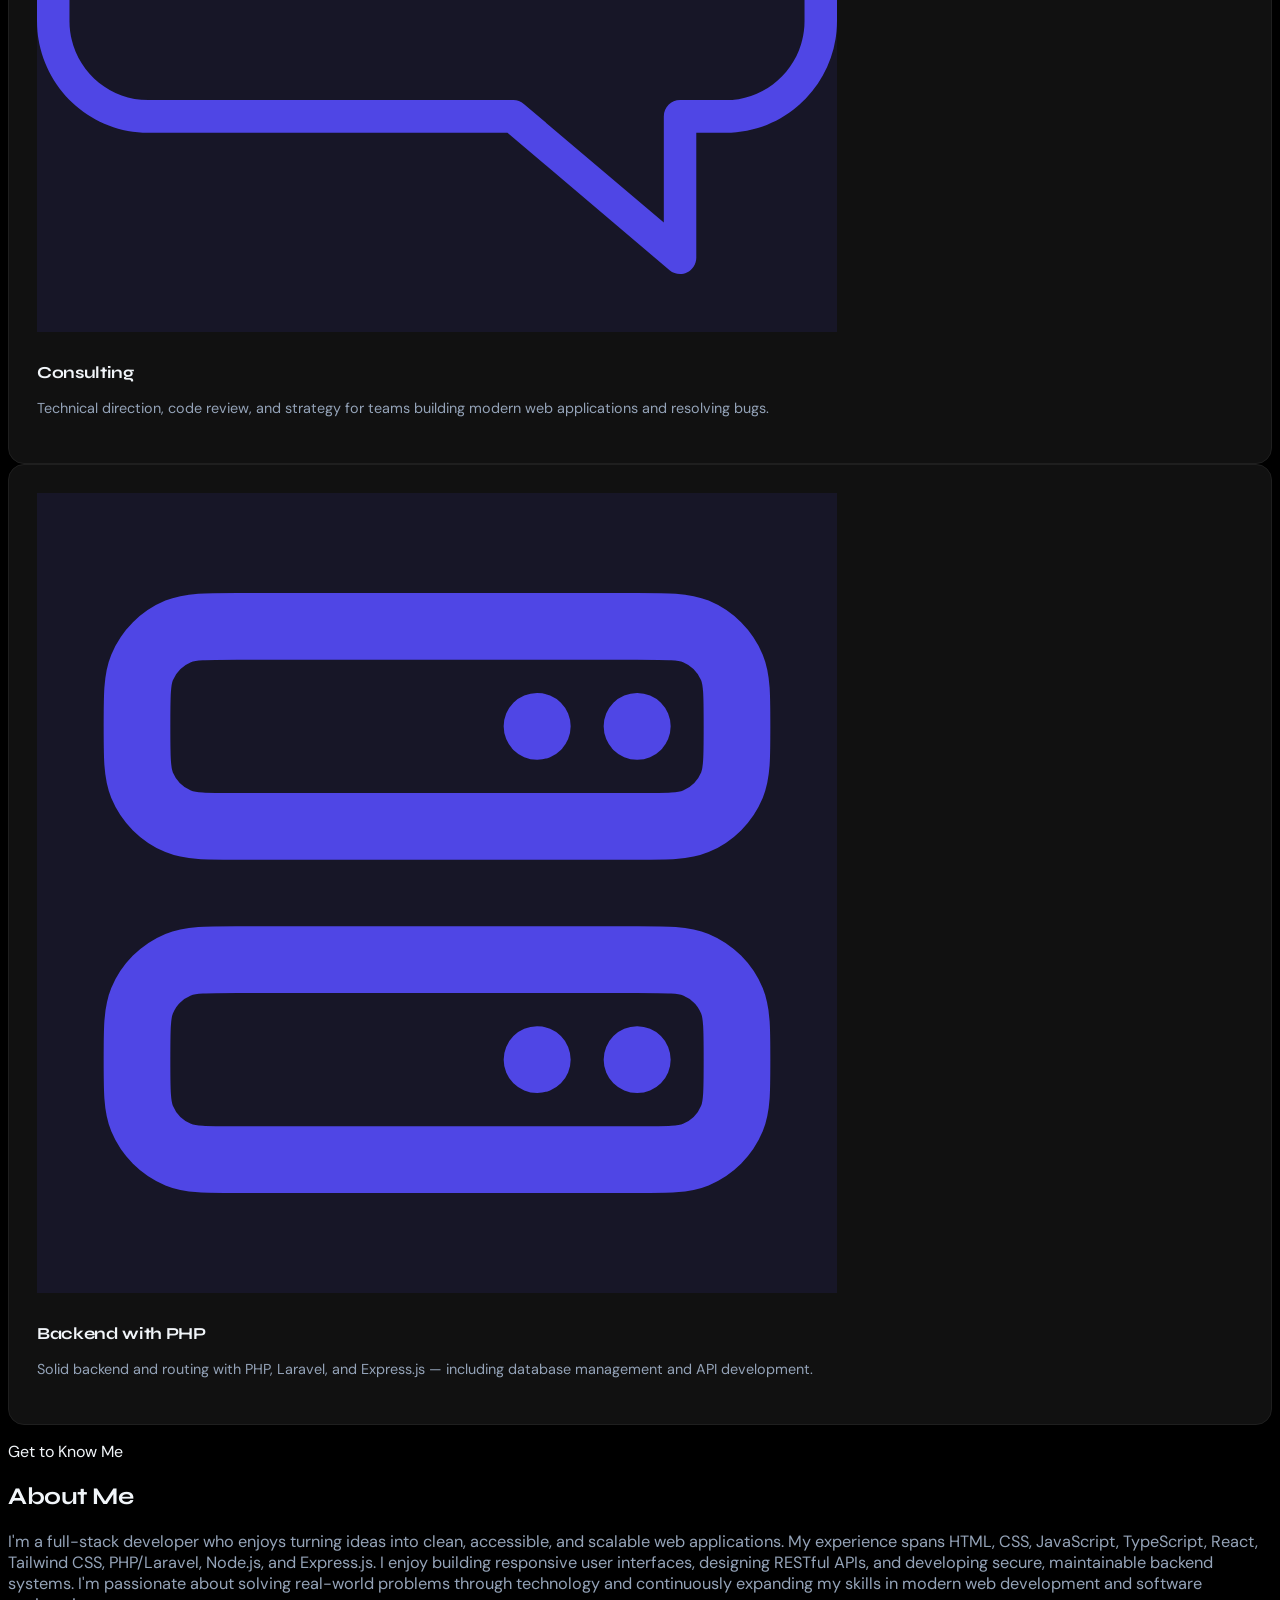
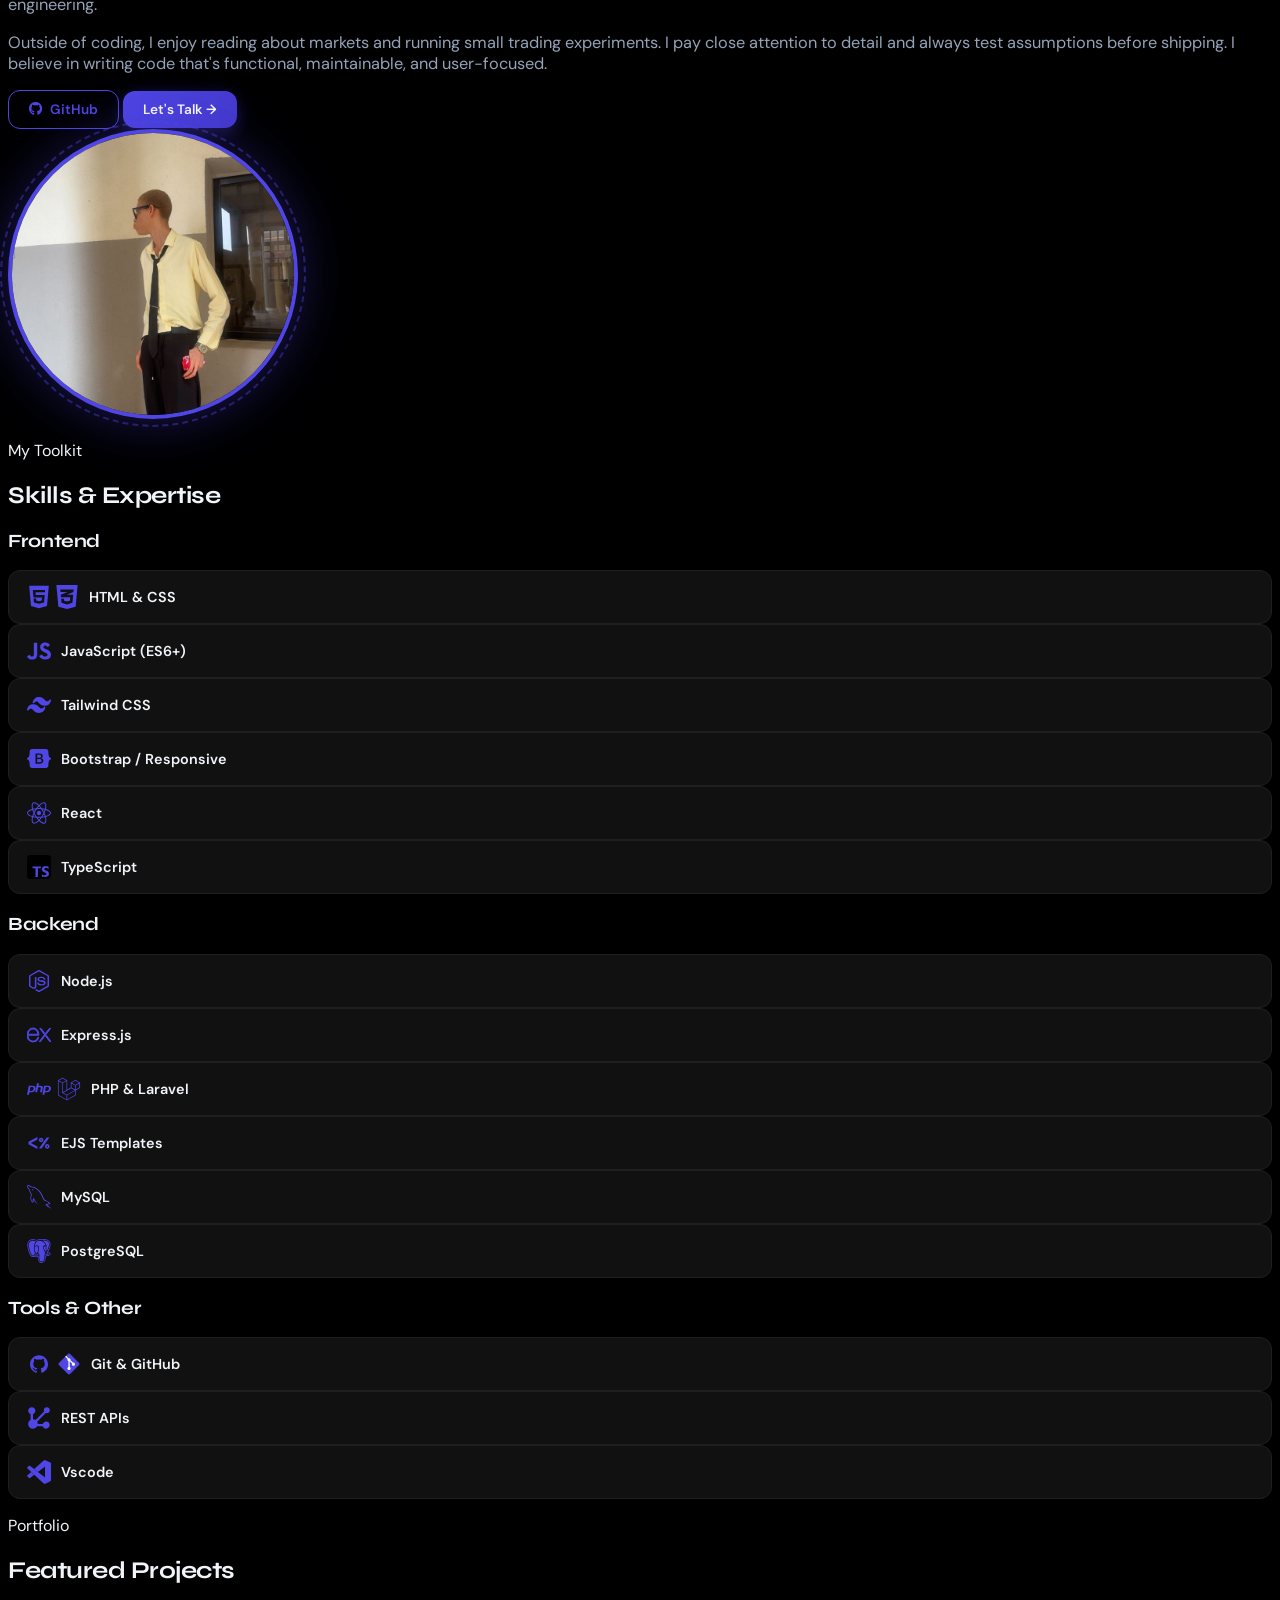
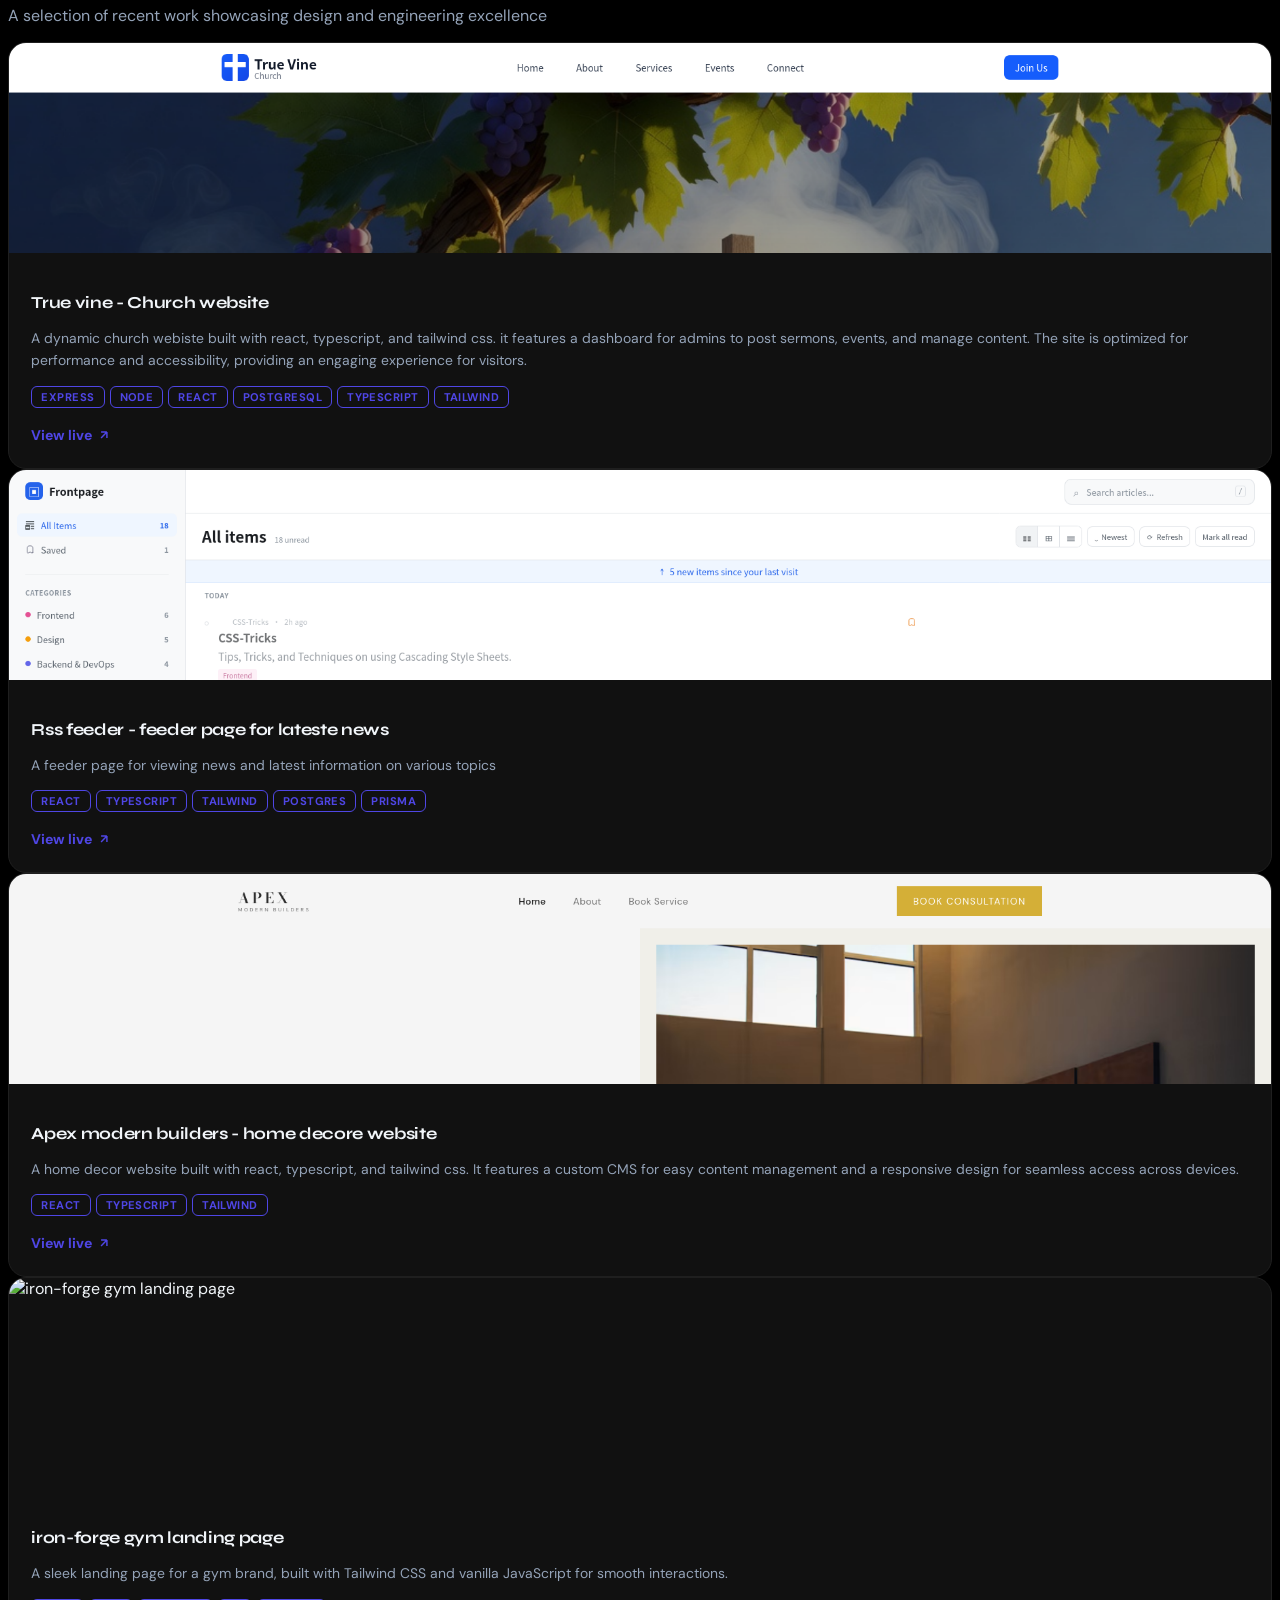
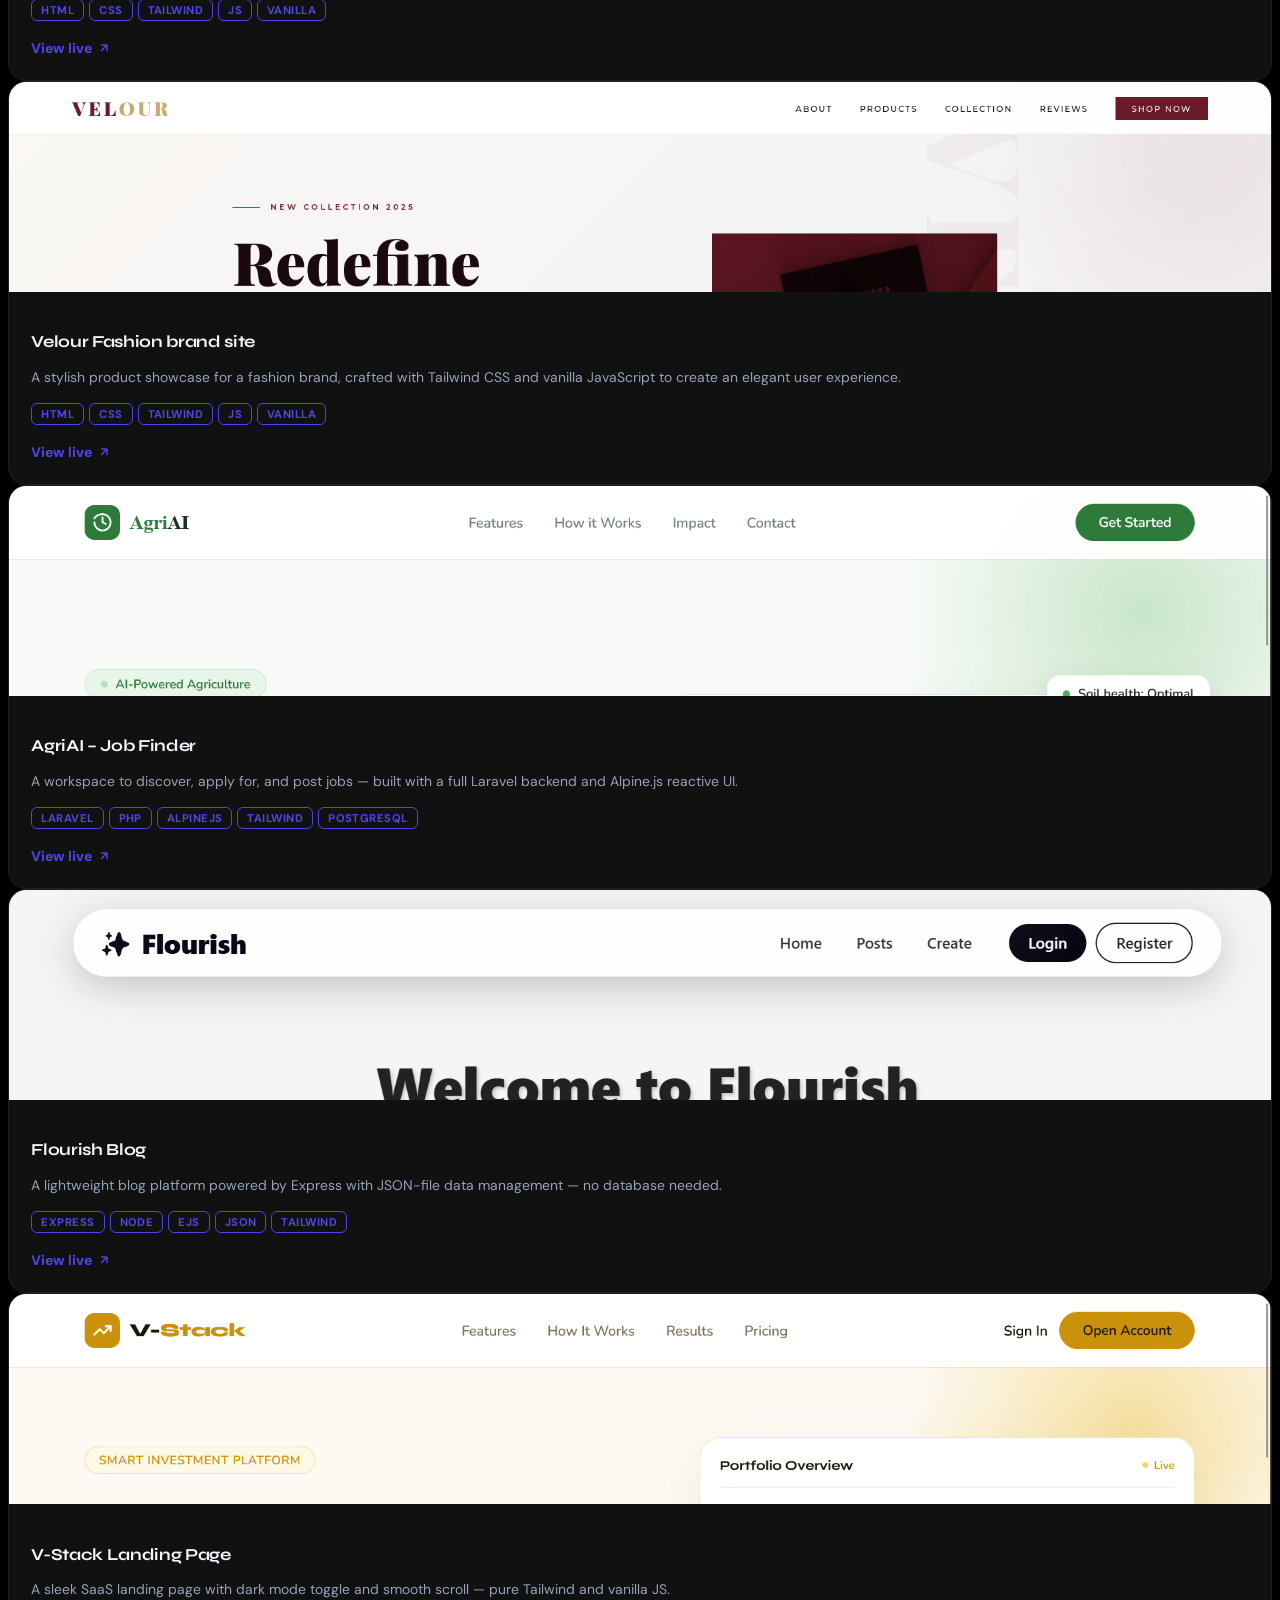
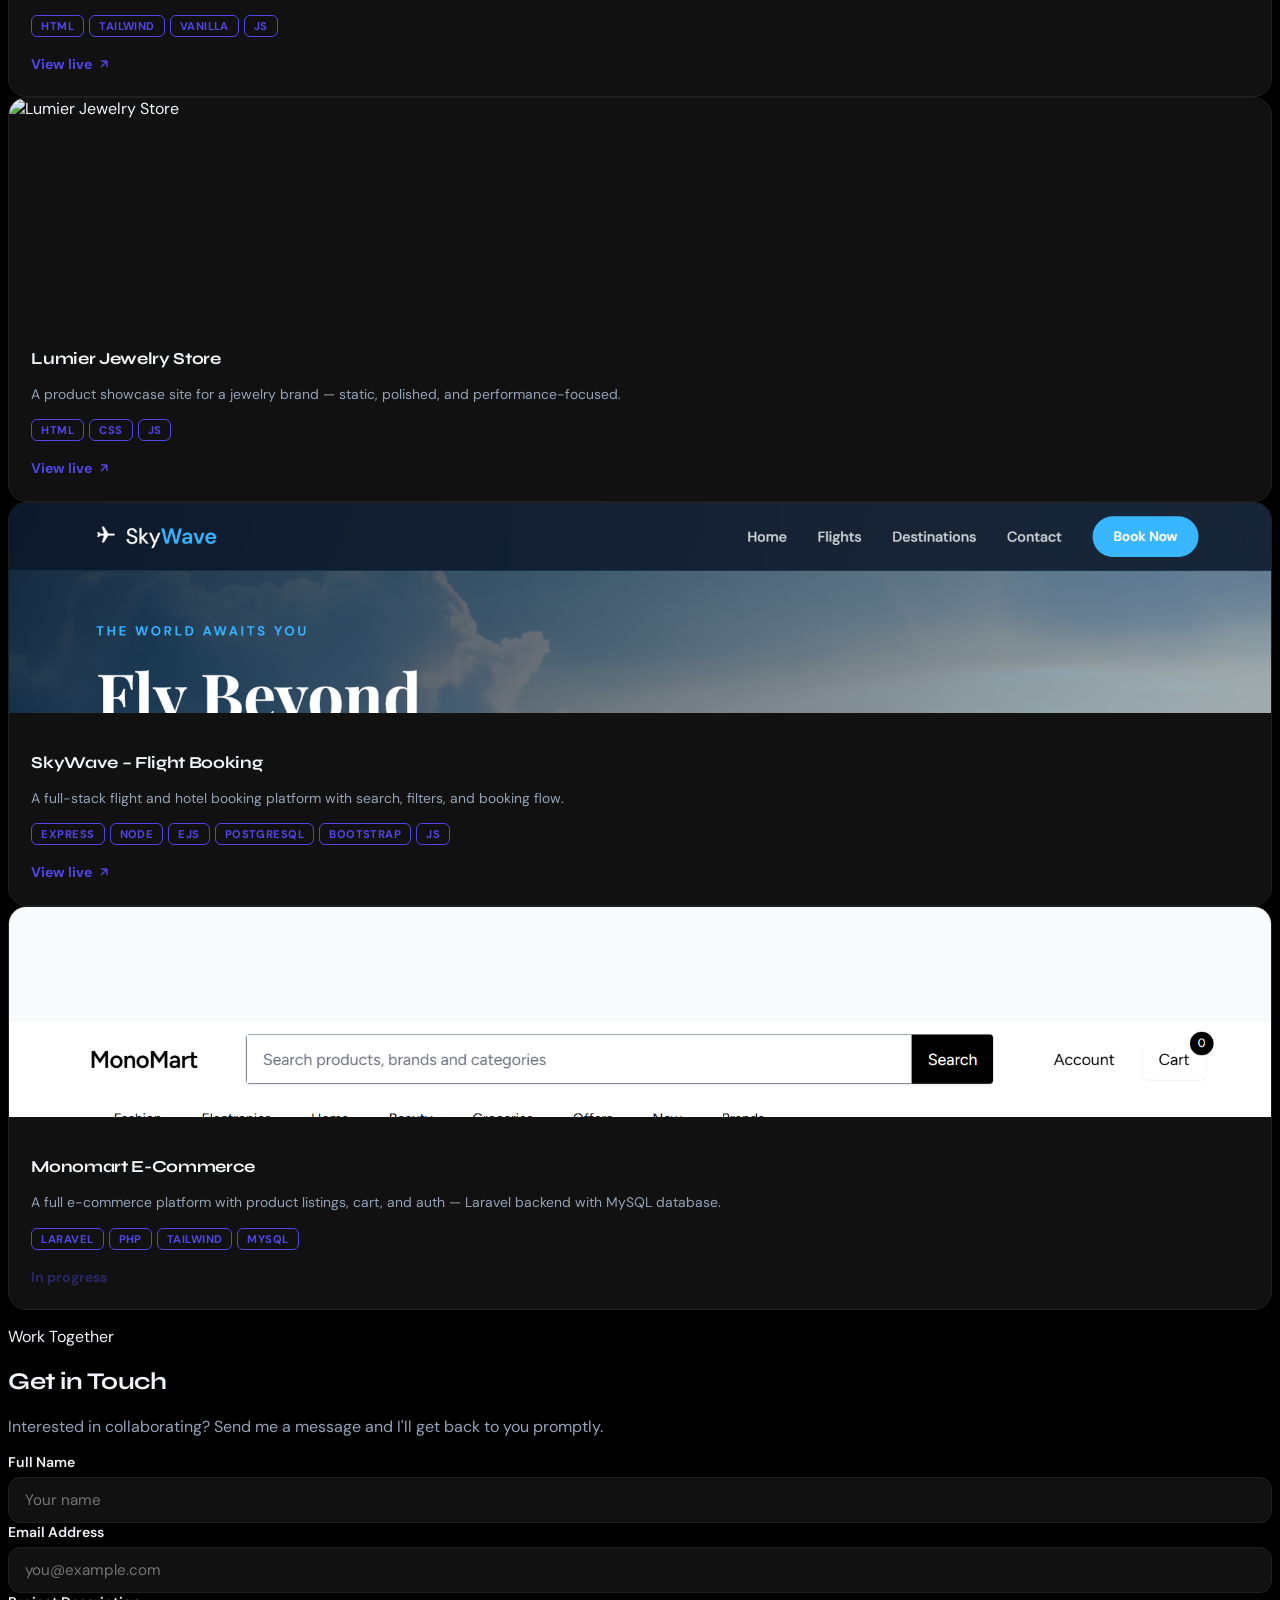
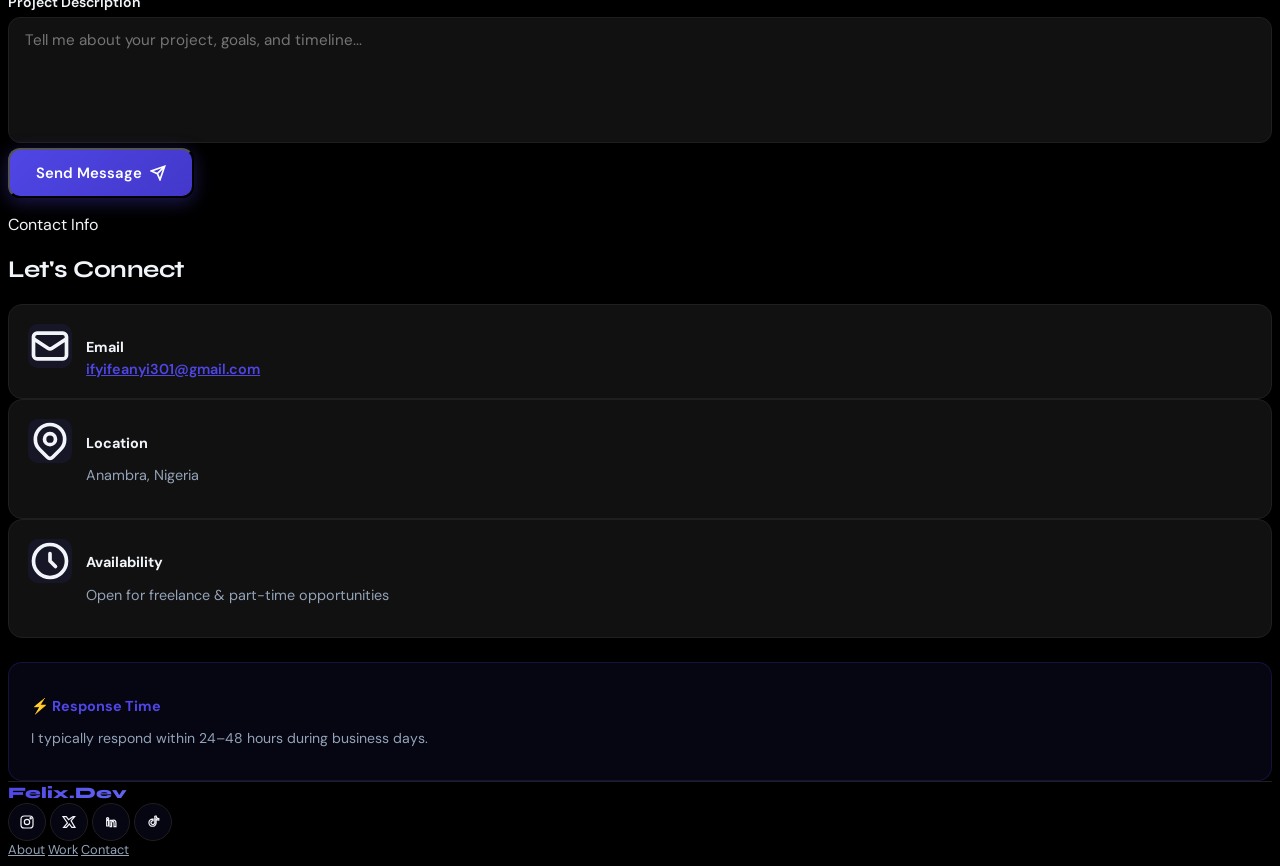
==== commit 229ea42b: "added a new porduct and updated social media links" ====
--- a/index.html
+++ b/index.html
@@ -49,7 +49,7 @@
                 <a href="#featured" class="block text-sm py-2 font-medium">Projects</a>
                 <a href="#contact" class="block text-sm py-2 font-medium">Contact</a>
 
-        </div>
+            </div>
     </nav>
 
     <main>
@@ -161,9 +161,13 @@
                         <p class="section-label">Get to Know Me</p>
                         <h2 class="section-title mb-6">About Me</h2>
                         <p class="mb-4 leading-relaxed" style="color:var(--muted);font-size:1.02rem;">
-                            I'm a full-stack developer who loves turning ideas into clean, accessible interfaces. My
-                            background spans HTML, CSS, JavaScript, and modern frameworks like Tailwind CSS,
-                            PHP/Laravel, and Express.js.
+                            I'm a full-stack developer who enjoys turning ideas into clean, accessible, and scalable web
+                            applications. My experience spans HTML, CSS, JavaScript, TypeScript, React, Tailwind CSS,
+                            PHP/Laravel, Node.js, and Express.js. I enjoy building responsive user interfaces, designing
+                            RESTful APIs, and developing secure, maintainable backend systems. I'm passionate about
+                            solving real-world problems through technology and continuously expanding my skills in
+                            modern web development and software engineering.
+
                         </p>
                         <p class="leading-relaxed" style="color:var(--muted);font-size:1.02rem;">
                             Outside of coding, I enjoy reading about markets and running small trading experiments. I
@@ -203,8 +207,8 @@
                     <h3 class="text-lg font-semibold mb-4" style="color: var(--text);">Frontend</h3>
                     <div class="grid grid-cols-2 md:grid-cols-3 lg:grid-cols-4 gap-3">
                         <div class="skill-pill reveal" style="transition-delay:0s">
-                            <img src="public/img/logo/html.svg" alt="HTML" /><img src="public/img/logo/css.svg" alt="CSS"
-                                style="margin-left:-6px;" />
+                            <img src="public/img/logo/html.svg" alt="HTML" /><img src="public/img/logo/css.svg"
+                                alt="CSS" style="margin-left:-6px;" />
                             <span>HTML & CSS</span>
                         </div>
                         <div class="skill-pill reveal" style="transition-delay:0.06s">
@@ -275,14 +279,14 @@
                             <img src="public/img/logo/restapi.svg" alt="REST API" />
                             <span>REST APIs</span>
                         </div>
-                          <div class="skill-pill reveal" style="transition-delay:0.78s">
+                        <div class="skill-pill reveal" style="transition-delay:0.78s">
                             <img src="public/img/logo/vscode.svg" alt="vscode" />
                             <span>Vscode</span>
                         </div>
                     </div>
                 </div>
             </div>
-        </section>
+        </section> 
 
         <!-- ── Projects ── -->
         <section id="featured" class="py-20 px-4 sm:px-6">
@@ -409,9 +413,34 @@
     </main>
 
     <footer class="py-6 px-4 sm:px-6">
-        <div class="max-w-6xl mx-auto flex flex-col sm:flex-row items-center justify-between gap-3">
+        <div class="max-w-6xl mx-auto flex flex-col sm:flex-row items-center justify-between gap-4">
             <span class="logo-gradient font-bold text-lg">Felix.Dev</span>
-            <p style="color:var(--muted);font-size:0.85rem;">© 2026 Felix Portfolio. All rights reserved.</p>
+            <div class="flex items-center gap-3">
+                <a href="https://www.instagram.com/felixdev301?igsh=ZGtiNzdqbHFjbndq" target="_blank" rel="noopener noreferrer" aria-label="Instagram" class="social-link">
+                    <svg viewBox="0 0 24 24" fill="none" stroke="currentColor" stroke-width="1.8">
+                        <rect x="3" y="3" width="18" height="18" rx="5"></rect>
+                        <circle cx="12" cy="12" r="4"></circle>
+                        <circle cx="17.5" cy="6.5" r="1"></circle>
+                    </svg>
+                </a>
+                <a href="https://x.com/IfeadiF68176" target="_blank" rel="noopener noreferrer" aria-label="X" class="social-link">
+                    <svg viewBox="0 0 24 24" fill="none" stroke="currentColor" stroke-width="1.8">
+                        <path d="M18 4h2.5l-5.4 6.2L21 20h-4.8l-3.8-5-4.3 5H4l5.7-6.5L3 4h4.9l3.4 4.5L18 4Z"></path>
+                    </svg>
+                </a>
+                <a href="https://www.linkedin.com/in/felix-ifeadi-web-developer-0233b7400" target="_blank" rel="noopener noreferrer" aria-label="LinkedIn" class="social-link">
+                    <svg viewBox="0 0 24 24" fill="none" stroke="currentColor" stroke-width="1.8">
+                        <path d="M6.94 8.5A1.56 1.56 0 1 0 6.94 5.38a1.56 1.56 0 0 0 0 3.12Z"></path>
+                        <path d="M5.5 9.5h2.88v8.5H5.5z"></path>
+                        <path d="M10.5 9.5h2.76v1.16h.04c.38-.72 1.31-1.48 2.69-1.48 2.88 0 3.41 1.89 3.41 4.35v5.47h-2.88v-5.1c0-1.22-.02-2.78-1.69-2.78-1.7 0-1.96 1.32-1.96 2.69v5.19H10.5z"></path>
+                    </svg>
+                </a>
+                <a href="https://www.tiktok.com/@witeboiintech?_r=1&_t=ZS-95CzGrHU5fF" target="_blank" rel="noopener noreferrer" aria-label="TikTok" class="social-link">
+                    <svg viewBox="0 0 24 24" fill="none" stroke="currentColor" stroke-width="1.8">
+                        <path d="M14.5 3h2.2a4 4 0 0 0 4 4v2.3a6.4 6.4 0 0 1-4-1.3V13a5.4 5.4 0 1 1-5.4-5.4h.8v2.5a2.9 2.9 0 1 0 2.6 2.9V3Z"></path>
+                    </svg>
+                </a>
+            </div>
             <div class="flex gap-4" style="color:var(--muted);font-size:0.8rem;">
                 <a href="#about" style="color:var(--muted);">About</a>
                 <a href="#featured" style="color:var(--muted);">Work</a>
--- a/public/css/style.css
+++ b/public/css/style.css
@@ -206,6 +206,31 @@
 }
 
 /* ── Buttons ── */
+.social-link {
+  display: inline-flex;
+  align-items: center;
+  justify-content: center;
+  width: 38px;
+  height: 38px;
+  border-radius: 999px;
+  border: 1px solid var(--border);
+  background: rgba(79, 70, 229, 0.08);
+  color: var(--text);
+  transition: transform 0.2s ease, border-color 0.2s ease, background 0.2s ease;
+}
+
+.social-link:hover {
+  transform: translateY(-2px);
+  border-color: rgba(79, 70, 229, 0.35);
+  background: rgba(79, 70, 229, 0.16);
+  color: var(--accent);
+}
+
+.social-link svg {
+  width: 16px;
+  height: 16px;
+}
+
 .btn-primary {
   display: inline-flex;
   align-items: center;
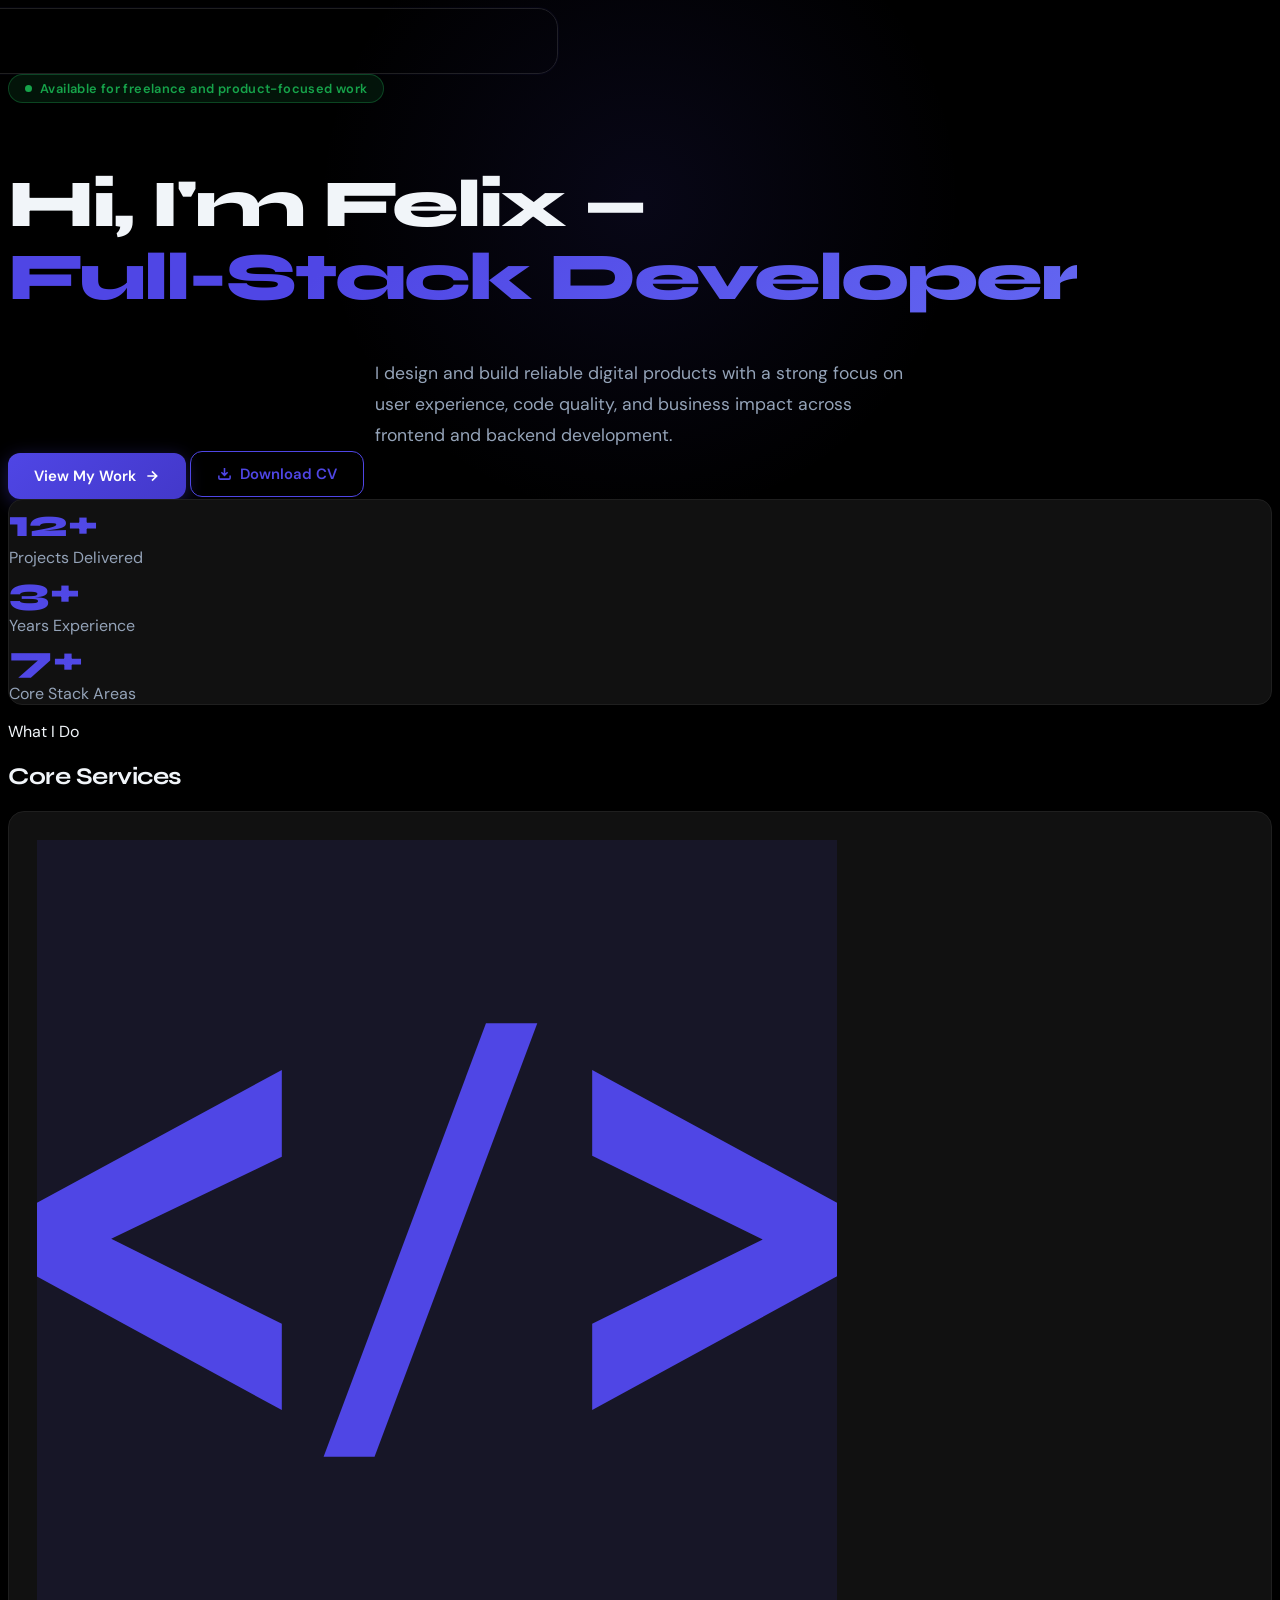
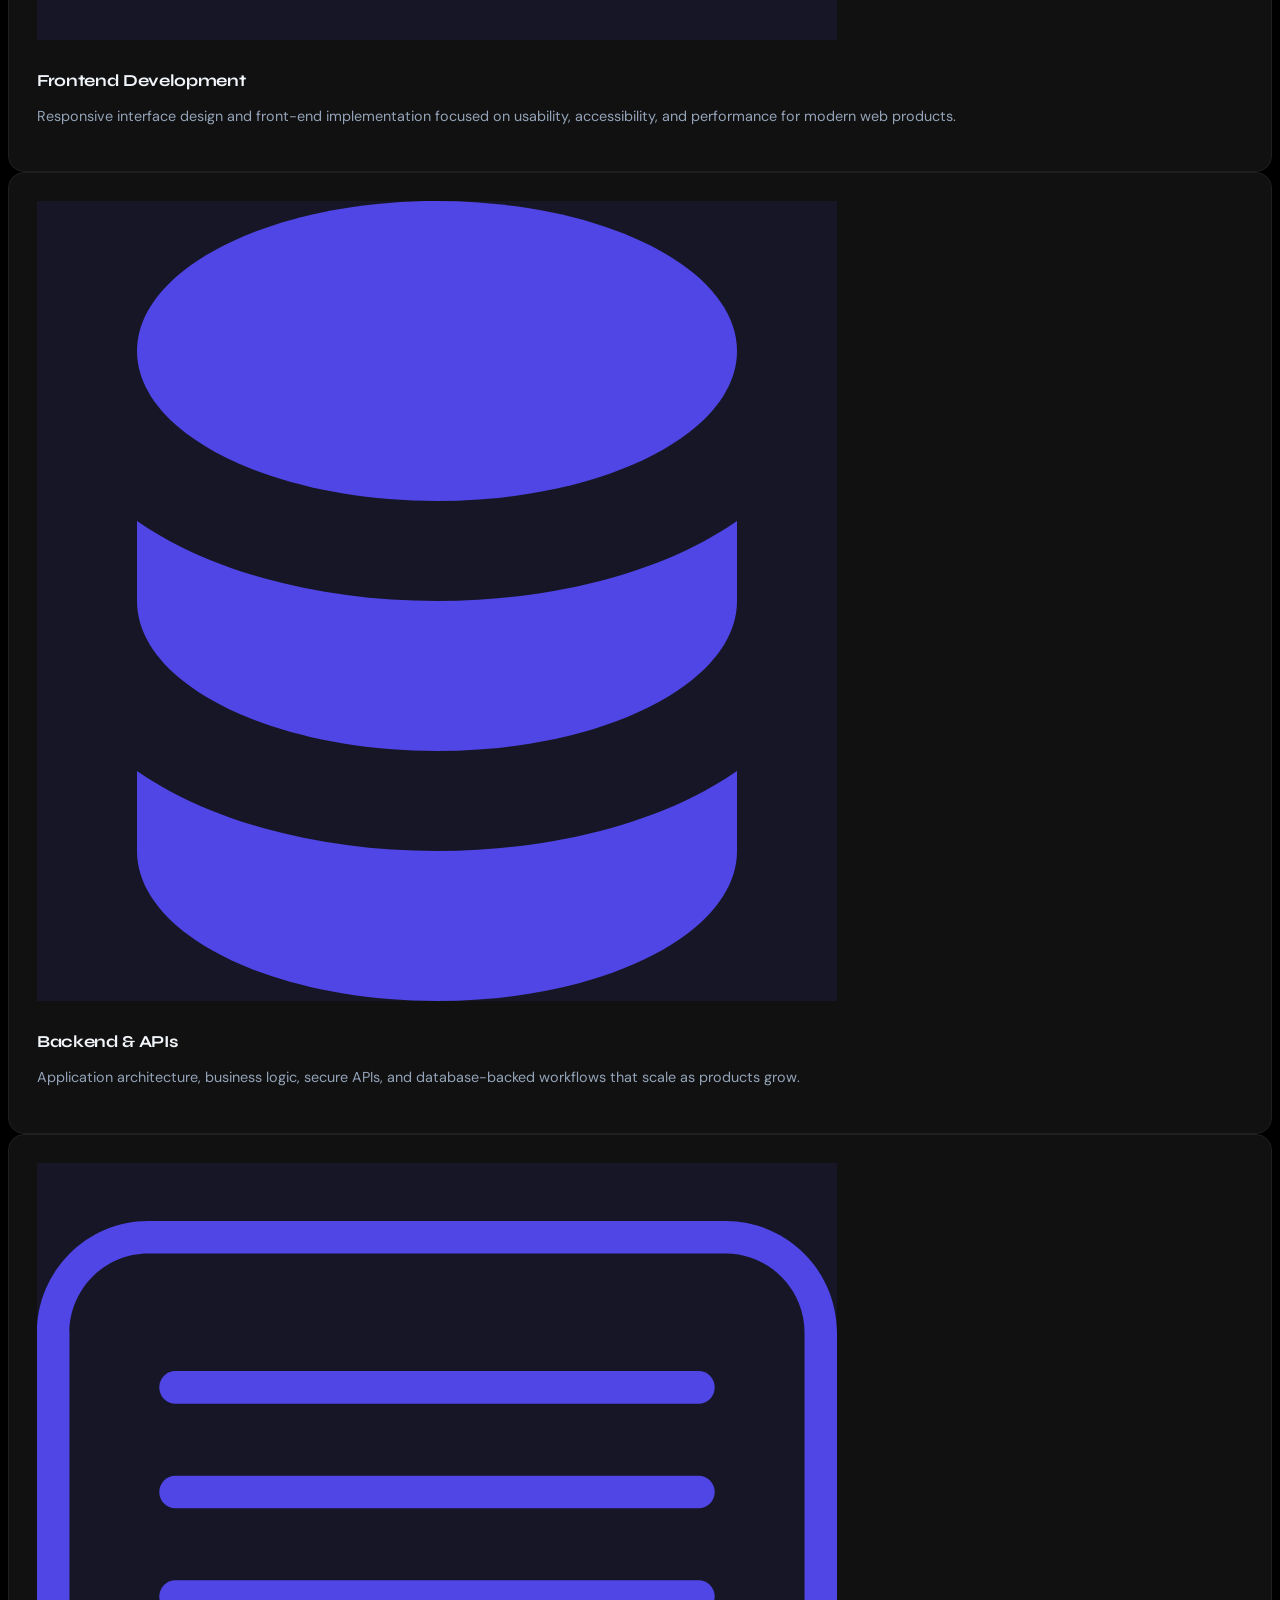
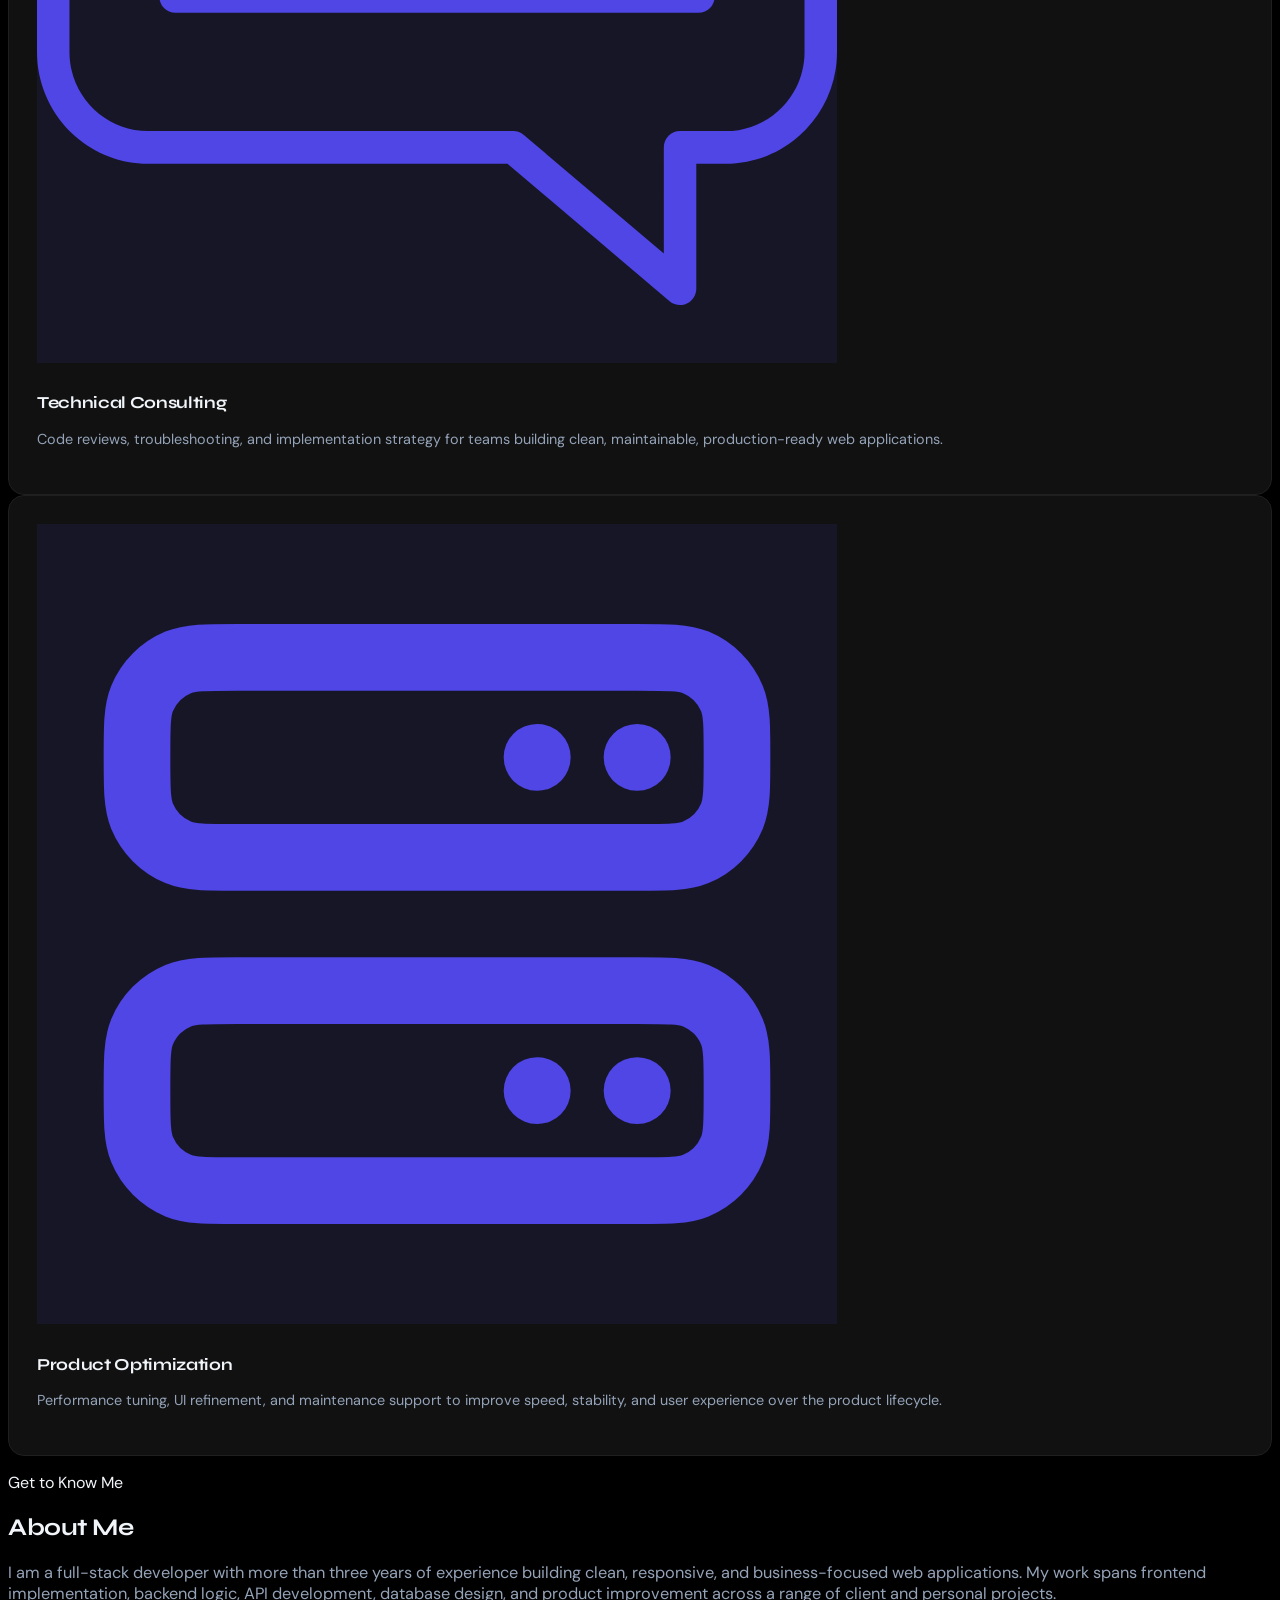
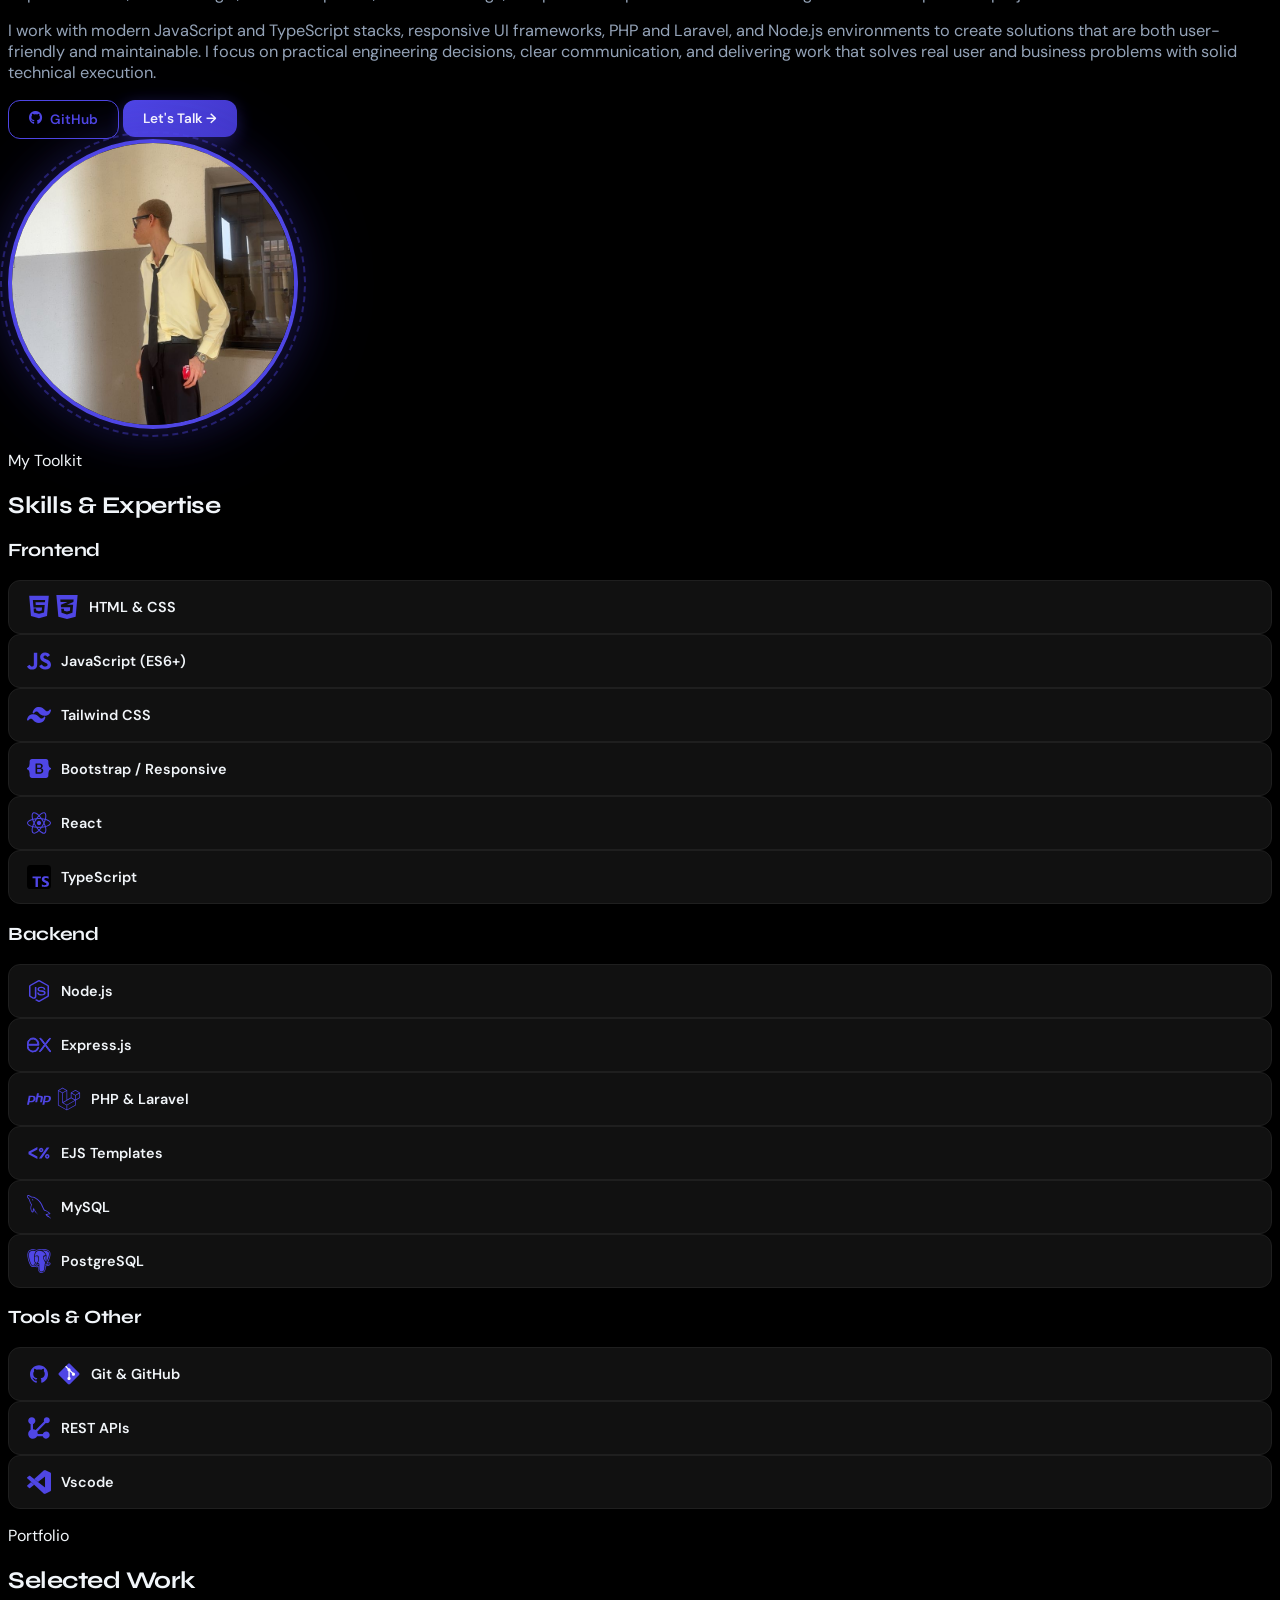
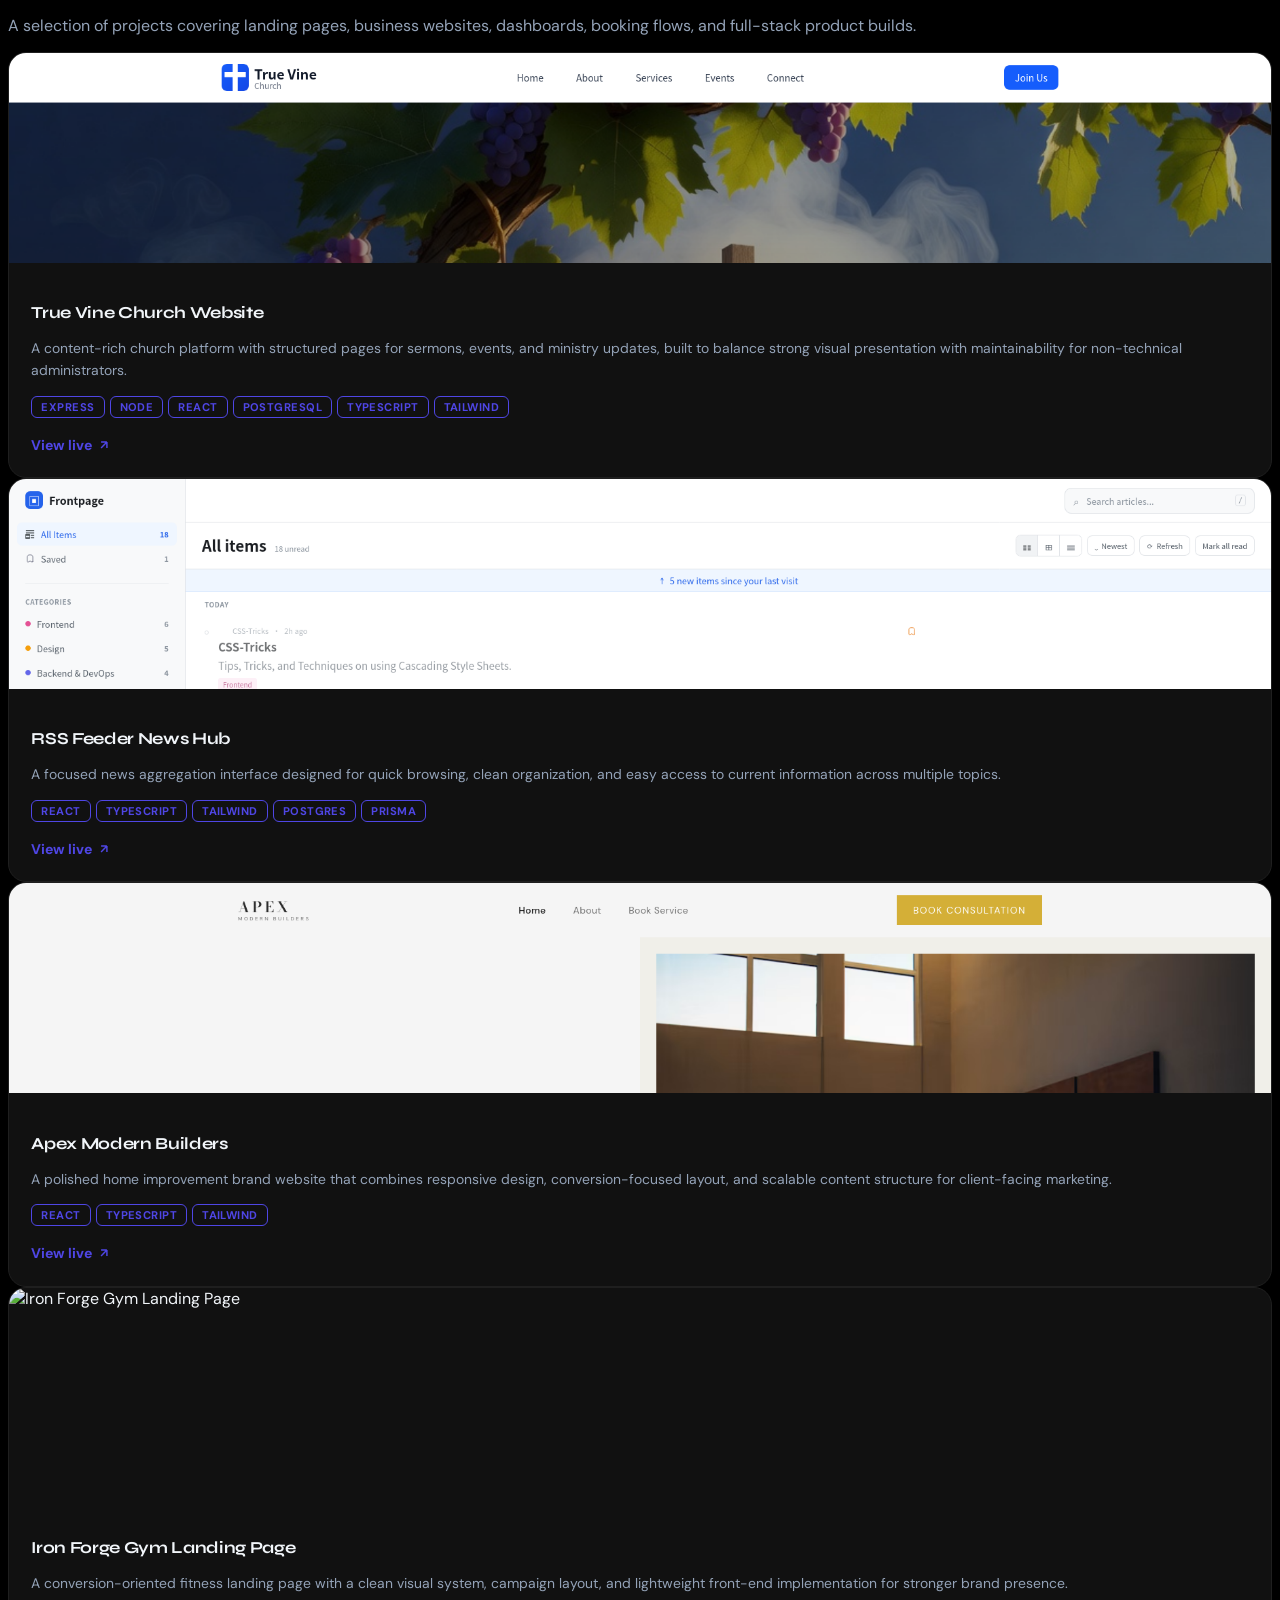
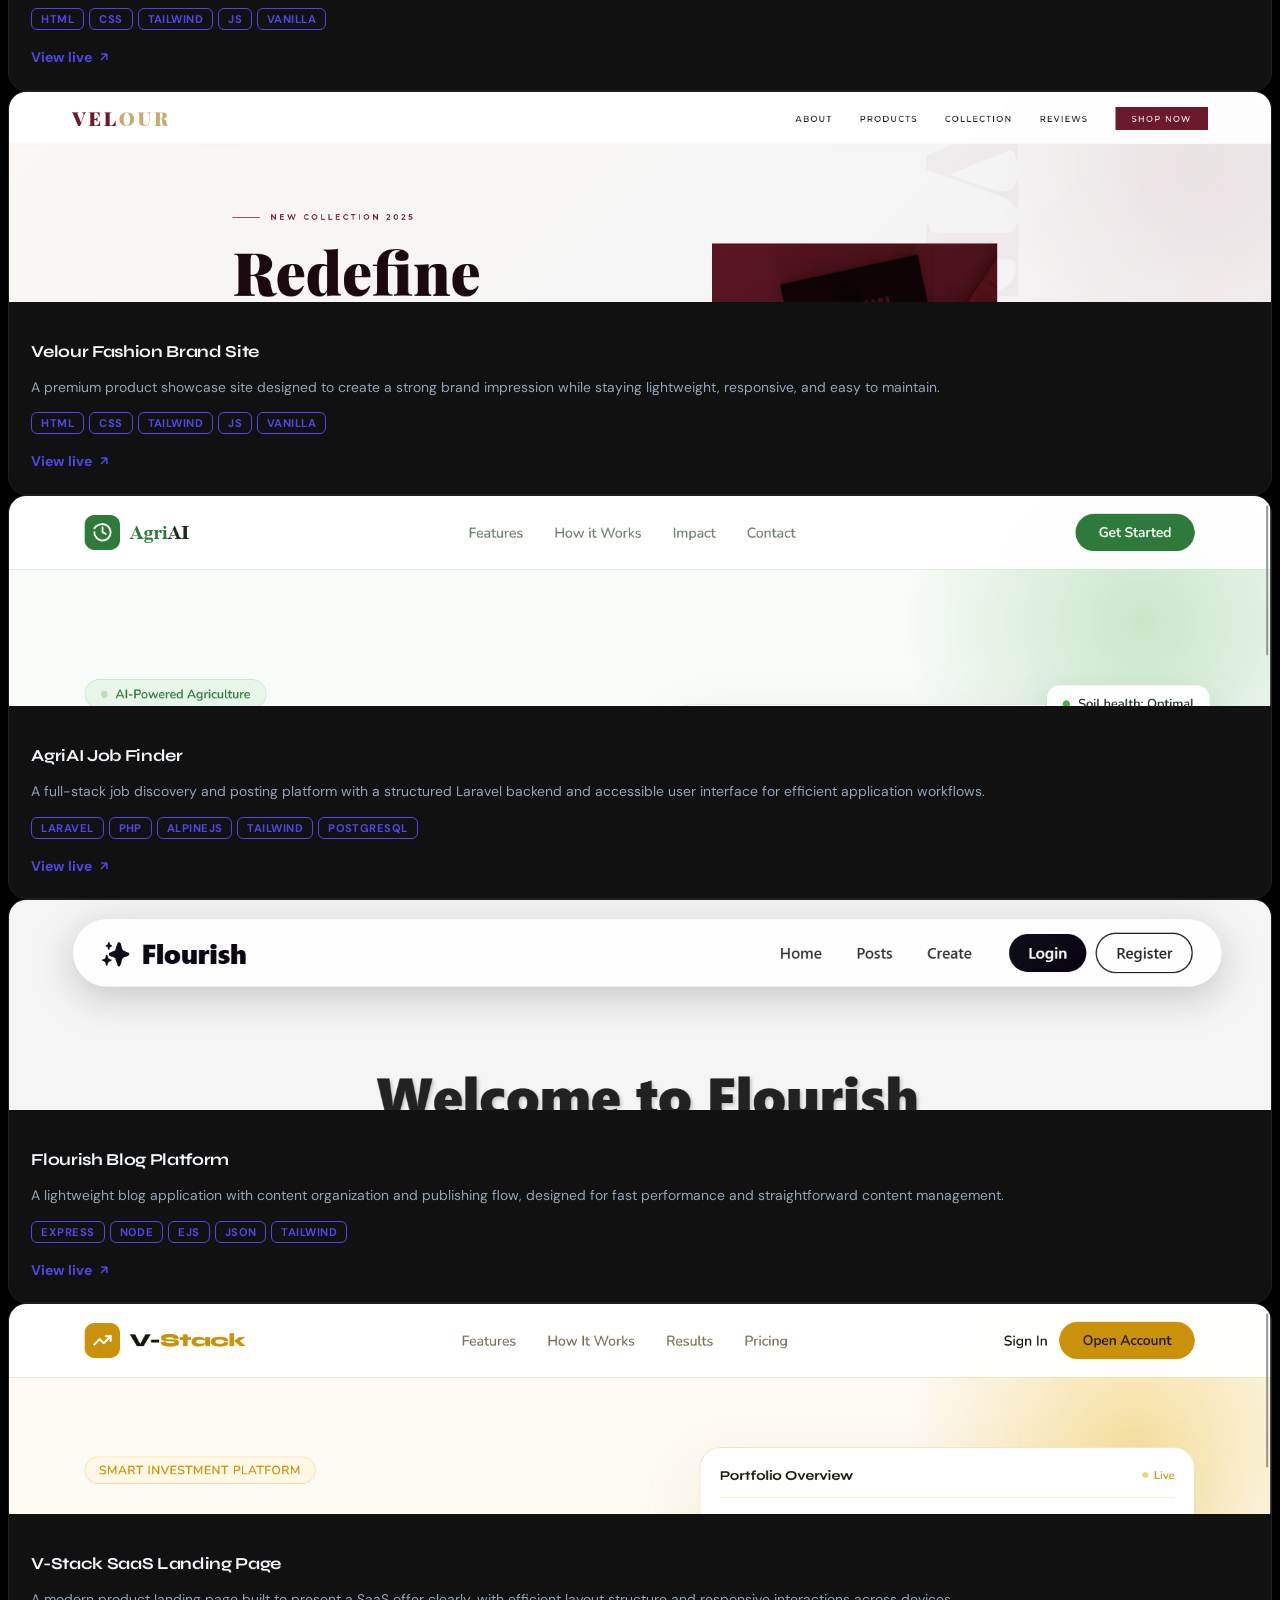
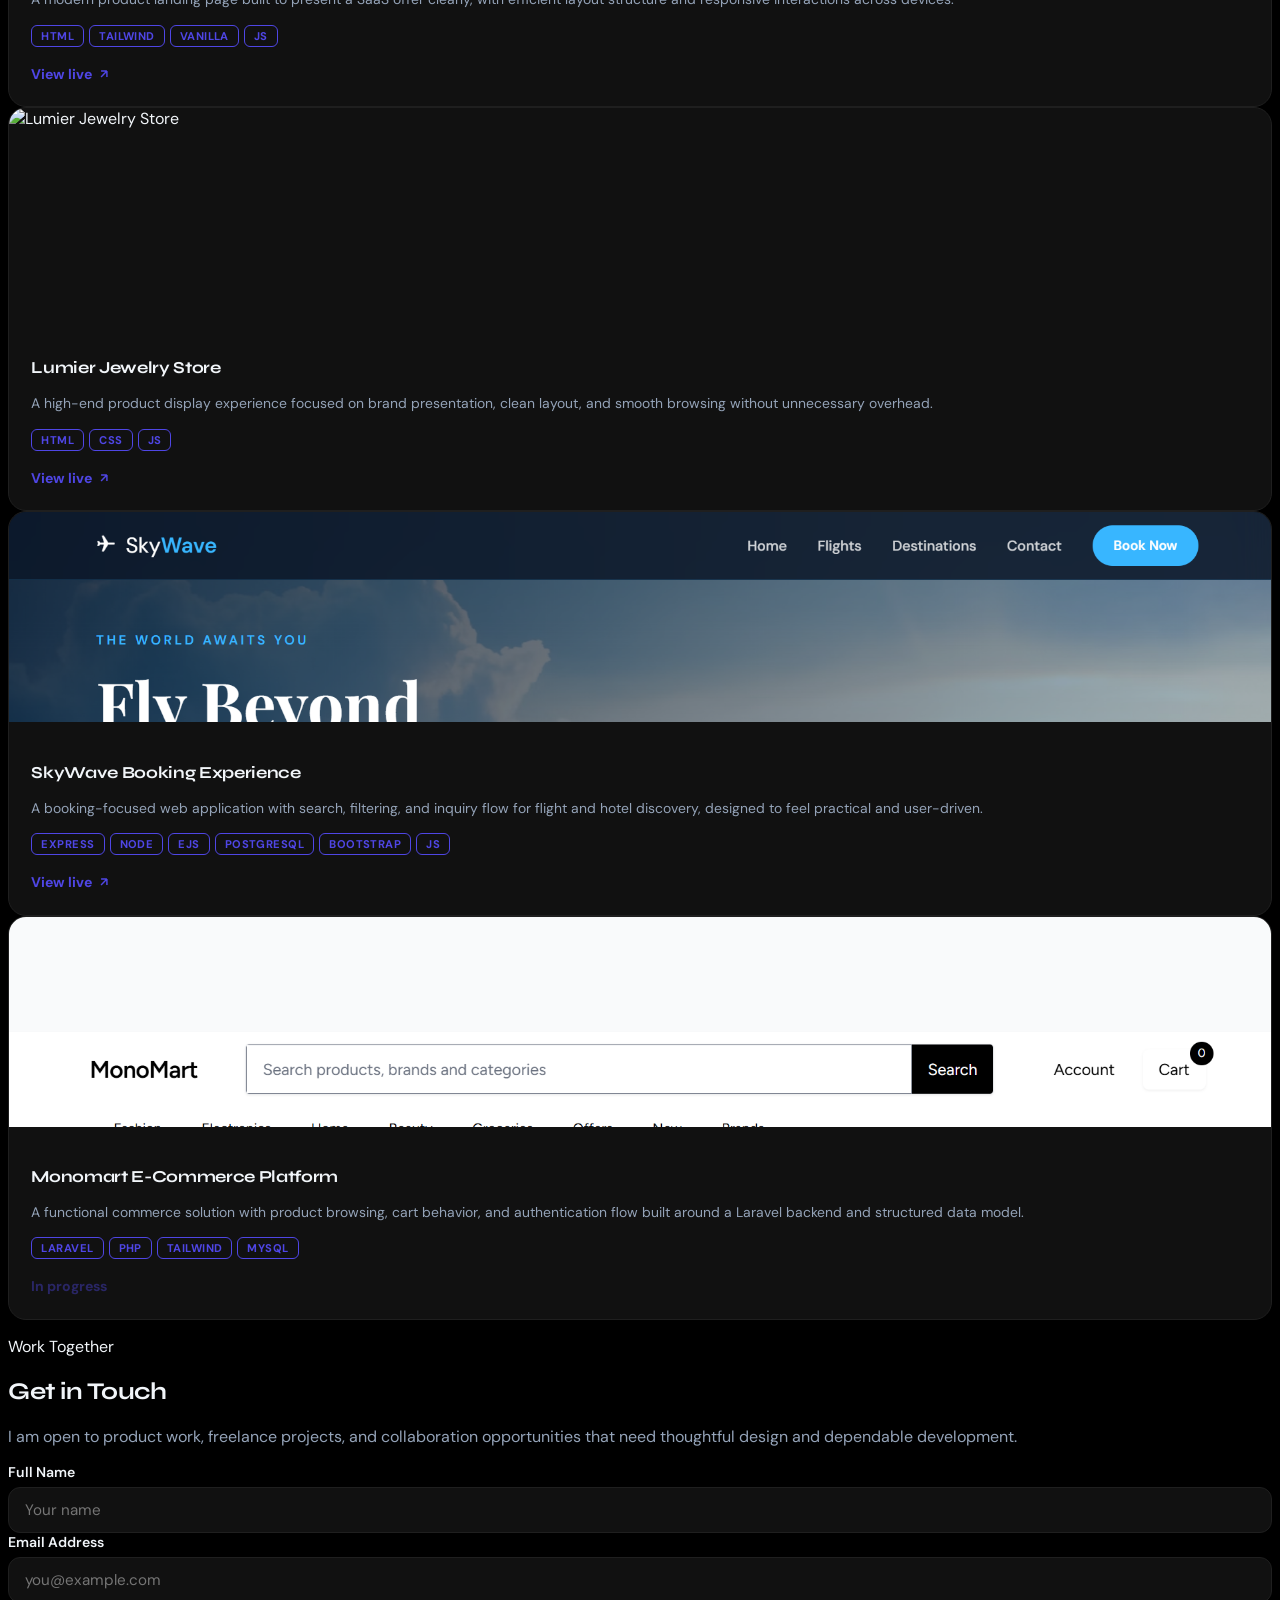
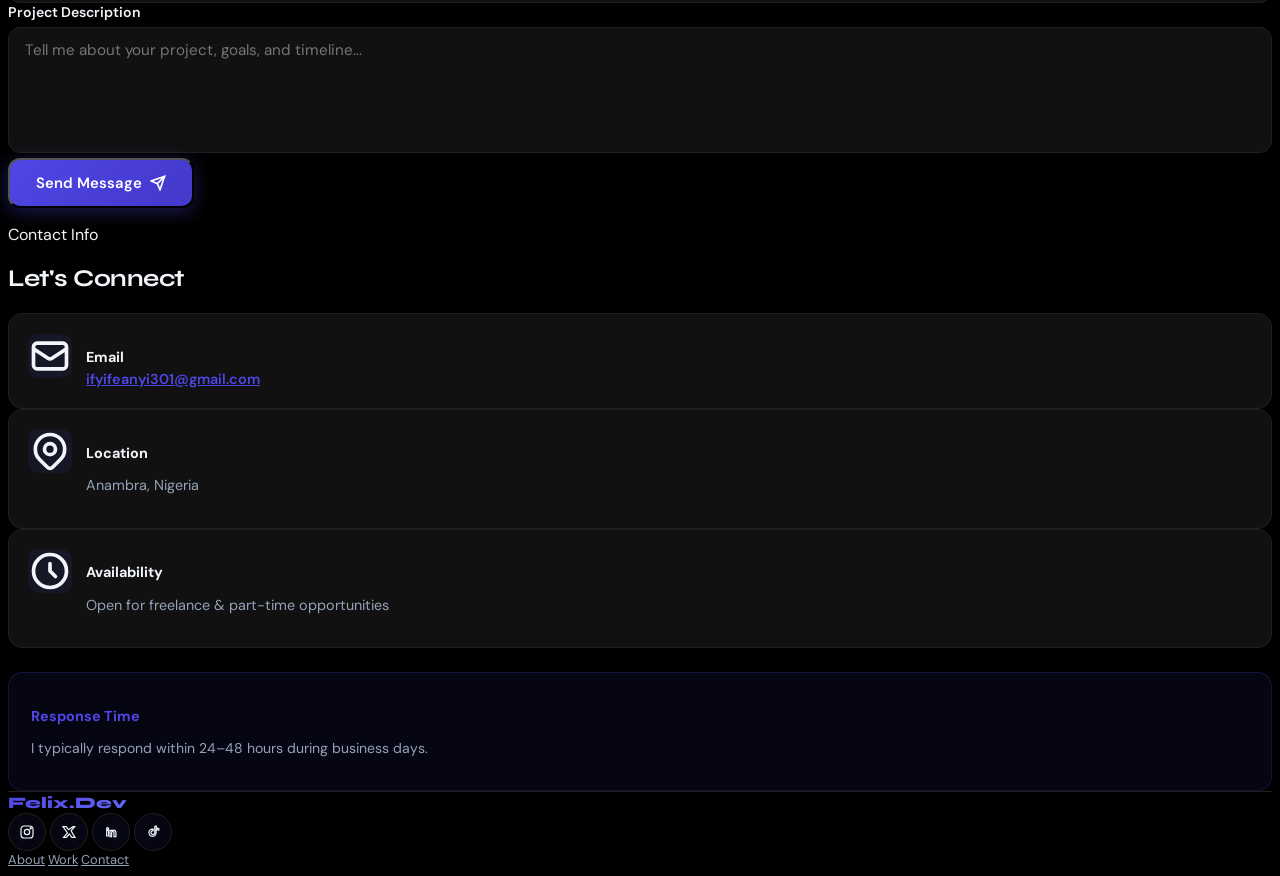
==== commit 76c3f854: "improved wirte up and date updates" ====
--- a/index.html
+++ b/index.html
@@ -37,8 +37,6 @@
                     <a href="#skills" class="text-sm font-medium">Skills</a>
                     <a href="#featured" class="text-sm font-medium">Projects</a>
                     <a href="#contact" class="text-sm font-medium">Contact</a>
-                    <a href="poster.html" class="text-sm font-medium">Card</a>
-
                 </div>
             </div>
 
@@ -48,7 +46,6 @@
                 <a href="#skills" class="block text-sm py-2 font-medium">Skills</a>
                 <a href="#featured" class="block text-sm py-2 font-medium">Projects</a>
                 <a href="#contact" class="block text-sm py-2 font-medium">Contact</a>
-
             </div>
     </nav>
 
@@ -62,7 +59,7 @@
             <div class="relative max-w-3xl mx-auto text-center reveal">
                 <div class="badge-open">
                     <span class="badge-dot"></span>
-                    Available for freelance & part-time work
+                    Available for freelance and product-focused work
                 </div>
 
                 <h1 class="hero-title mb-5">
@@ -71,8 +68,8 @@
                 </h1>
 
                 <p class="hero-sub mb-10 mx-auto">
-                    I build responsive websites and polished user interfaces using modern tools — PHP, Laravel,
-                    Express.js, and more.
+                    I design and build reliable digital products with a strong focus on user experience, code quality,
+                    and business impact across frontend and backend development.
                 </p>
 
                 <div class="flex flex-wrap gap-3 justify-center">
@@ -98,16 +95,16 @@
                 <div class="grid grid-cols-3 divide-x divide-gray-200 dark-divide"
                     style="border:1px solid var(--border);border-radius:14px;overflow:hidden;background:var(--surface);">
                     <div class="stat-card py-5 text-center">
-                        <div class="stat-num">6+</div>
-                        <div class="text-xs font-semibold mt-1" style="color:var(--muted);">Projects Shipped</div>
+                        <div class="stat-num">12+</div>
+                        <div class="text-xs font-semibold mt-1" style="color:var(--muted);">Projects Delivered</div>
                     </div>
                     <div class="stat-card py-5 text-center">
-                        <div class="stat-num">2+</div>
+                        <div class="stat-num">3+</div>
                         <div class="text-xs font-semibold mt-1" style="color:var(--muted);">Years Experience</div>
                     </div>
                     <div class="stat-card py-5 text-center">
-                        <div class="stat-num">5+</div>
-                        <div class="text-xs font-semibold mt-1" style="color:var(--muted);">Tech Stacks</div>
+                        <div class="stat-num">7+</div>
+                        <div class="text-xs font-semibold mt-1" style="color:var(--muted);">Core Stack Areas</div>
                     </div>
                 </div>
             </div>
@@ -118,36 +115,36 @@
             <div class="max-w-6xl mx-auto">
                 <div class="text-center mb-12 reveal">
                     <p class="section-label">What I Do</p>
-                    <h2 class="section-title">Services</h2>
+                    <h2 class="section-title">Core Services</h2>
                 </div>
                 <div class="grid grid-cols-1 md:grid-cols-2 lg:grid-cols-4 gap-5">
                     <div class="service-card reveal" style="transition-delay:0s">
                         <img src="./public/img/logo/tag.svg" alt="" class="w-6 h-6"
                             style="margin-bottom:8px; background:rgba(79,70,229,0.1);" />
-                        <h3>Front-end Development</h3>
-                        <p>Modern responsive interfaces using HTML, CSS, JavaScript and Tailwind. Focused on
-                            accessibility, performance, and clean code.</p>
+                        <h3>Frontend Development</h3>
+                        <p>Responsive interface design and front-end implementation focused on usability, accessibility,
+                            and performance for modern web products.</p>
                     </div>
                     <div class="service-card reveal" style="transition-delay:0.08s">
                         <img src="./public/img/logo/database.svg" alt="" class="w-6 h-6"
                             style="margin-bottom:8px; background:rgba(79,70,229,0.1);" />
-                        <h3>Database & Migrations</h3>
-                        <p>Robust database design and migrations for easy access, manipulation, and proper control of
-                            your data.</p>
+                        <h3>Backend & APIs</h3>
+                        <p>Application architecture, business logic, secure APIs, and database-backed workflows that scale
+                            as products grow.</p>
                     </div>
                     <div class="service-card reveal" style="transition-delay:0.16s">
                         <img src="./public/img/logo/consulting.svg" alt="" class="w-6 h-6"
                             style="margin-bottom:8px; background:rgba(79,70,229,0.1);" />
-                        <h3>Consulting</h3>
-                        <p>Technical direction, code review, and strategy for teams building modern web applications and
-                            resolving bugs.</p>
+                        <h3>Technical Consulting</h3>
+                        <p>Code reviews, troubleshooting, and implementation strategy for teams building clean, maintainable,
+                            production-ready web applications.</p>
                     </div>
                     <div class="service-card reveal" style="transition-delay:0.24s">
                         <img src="./public/img/logo/server.svg" alt="" class="w-6 h-6"
                             style="margin-bottom:8px; background:rgba(79,70,229,0.1);" />
-                        <h3>Backend with PHP</h3>
-                        <p>Solid backend and routing with PHP, Laravel, and Express.js — including database management
-                            and API development.</p>
+                        <h3>Product Optimization</h3>
+                        <p>Performance tuning, UI refinement, and maintenance support to improve speed, stability, and user
+                            experience over the product lifecycle.</p>
                     </div>
                 </div>
             </div>
@@ -161,18 +158,16 @@
                         <p class="section-label">Get to Know Me</p>
                         <h2 class="section-title mb-6">About Me</h2>
                         <p class="mb-4 leading-relaxed" style="color:var(--muted);font-size:1.02rem;">
-                            I'm a full-stack developer who enjoys turning ideas into clean, accessible, and scalable web
-                            applications. My experience spans HTML, CSS, JavaScript, TypeScript, React, Tailwind CSS,
-                            PHP/Laravel, Node.js, and Express.js. I enjoy building responsive user interfaces, designing
-                            RESTful APIs, and developing secure, maintainable backend systems. I'm passionate about
-                            solving real-world problems through technology and continuously expanding my skills in
-                            modern web development and software engineering.
-
+                            I am a full-stack developer with more than three years of experience building clean, responsive,
+                            and business-focused web applications. My work spans frontend implementation, backend logic,
+                            API development, database design, and product improvement across a range of client and personal
+                            projects.
                         </p>
                         <p class="leading-relaxed" style="color:var(--muted);font-size:1.02rem;">
-                            Outside of coding, I enjoy reading about markets and running small trading experiments. I
-                            pay close attention to detail and always test assumptions before shipping. I believe in
-                            writing code that's functional, maintainable, and user-focused.
+                            I work with modern JavaScript and TypeScript stacks, responsive UI frameworks, PHP and Laravel,
+                            and Node.js environments to create solutions that are both user-friendly and maintainable.
+                            I focus on practical engineering decisions, clear communication, and delivering work that solves
+                            real user and business problems with solid technical execution.
                         </p>
 
                         <div class="flex gap-4 mt-8">
@@ -293,9 +288,9 @@
             <div class="max-w-6xl mx-auto">
                 <div class="mb-12 reveal">
                     <p class="section-label">Portfolio</p>
-                    <h2 class="section-title">Featured Projects</h2>
-                    <p class="mt-3" style="color:var(--muted);font-size:1rem;">A selection of recent work showcasing
-                        design and engineering excellence</p>
+                    <h2 class="section-title">Selected Work</h2>
+                    <p class="mt-3" style="color:var(--muted);font-size:1rem;">A selection of projects covering landing pages,
+                        business websites, dashboards, booking flows, and full-stack product builds.</p>
                 </div>
                 <div class="grid grid-cols-1 md:grid-cols-2 gap-6 featured-projects">
                     <!-- injected by portfolio.js -->
@@ -310,8 +305,8 @@
                     <div class="reveal">
                         <p class="section-label">Work Together</p>
                         <h2 class="section-title mb-2">Get in Touch</h2>
-                        <p class="mb-8" style="color:var(--muted);font-size:1rem;">Interested in collaborating? Send me
-                            a message and I'll get back to you promptly.</p>
+                        <p class="mb-8" style="color:var(--muted);font-size:1rem;">I am open to product work, freelance projects,
+                            and collaboration opportunities that need thoughtful design and dependable development.</p>
 
                         <form class="space-y-5" action="https://formspree.io/f/xdawdplv" method="POST">
                             <div>
@@ -400,10 +395,8 @@
 
                         <div
                             style="margin-top:1.5rem;padding:1.2rem 1.4rem;border-radius:14px;background:rgba(79,70,229,0.08);border:1px solid rgba(79,70,229,0.2);">
-                            <p style="font-weight:700;font-size:0.9rem;color:#4f46e5;margin-bottom:4px;">⚡
-                                Response Time</p>
-                            <p style="color:var(--muted);font-size:0.88rem;">I typically respond within 24–48 hours
-                                during business days.</p>
+                            <p style="font-weight:700;font-size:0.9rem;color:#4f46e5;margin-bottom:4px;">Response Time</p>
+                            <p style="color:var(--muted);font-size:0.88rem;">I typically respond within 24–48 hours during business days.</p>
                         </div>
                     </div>
                 </div>
--- a/public/css/style.css
+++ b/public/css/style.css
@@ -412,7 +412,7 @@
 
 .project-img-wrap {
   height: 210px;
-  overflow-y: scroll;
+  overflow: hidden;
   position: relative;
 }
 
